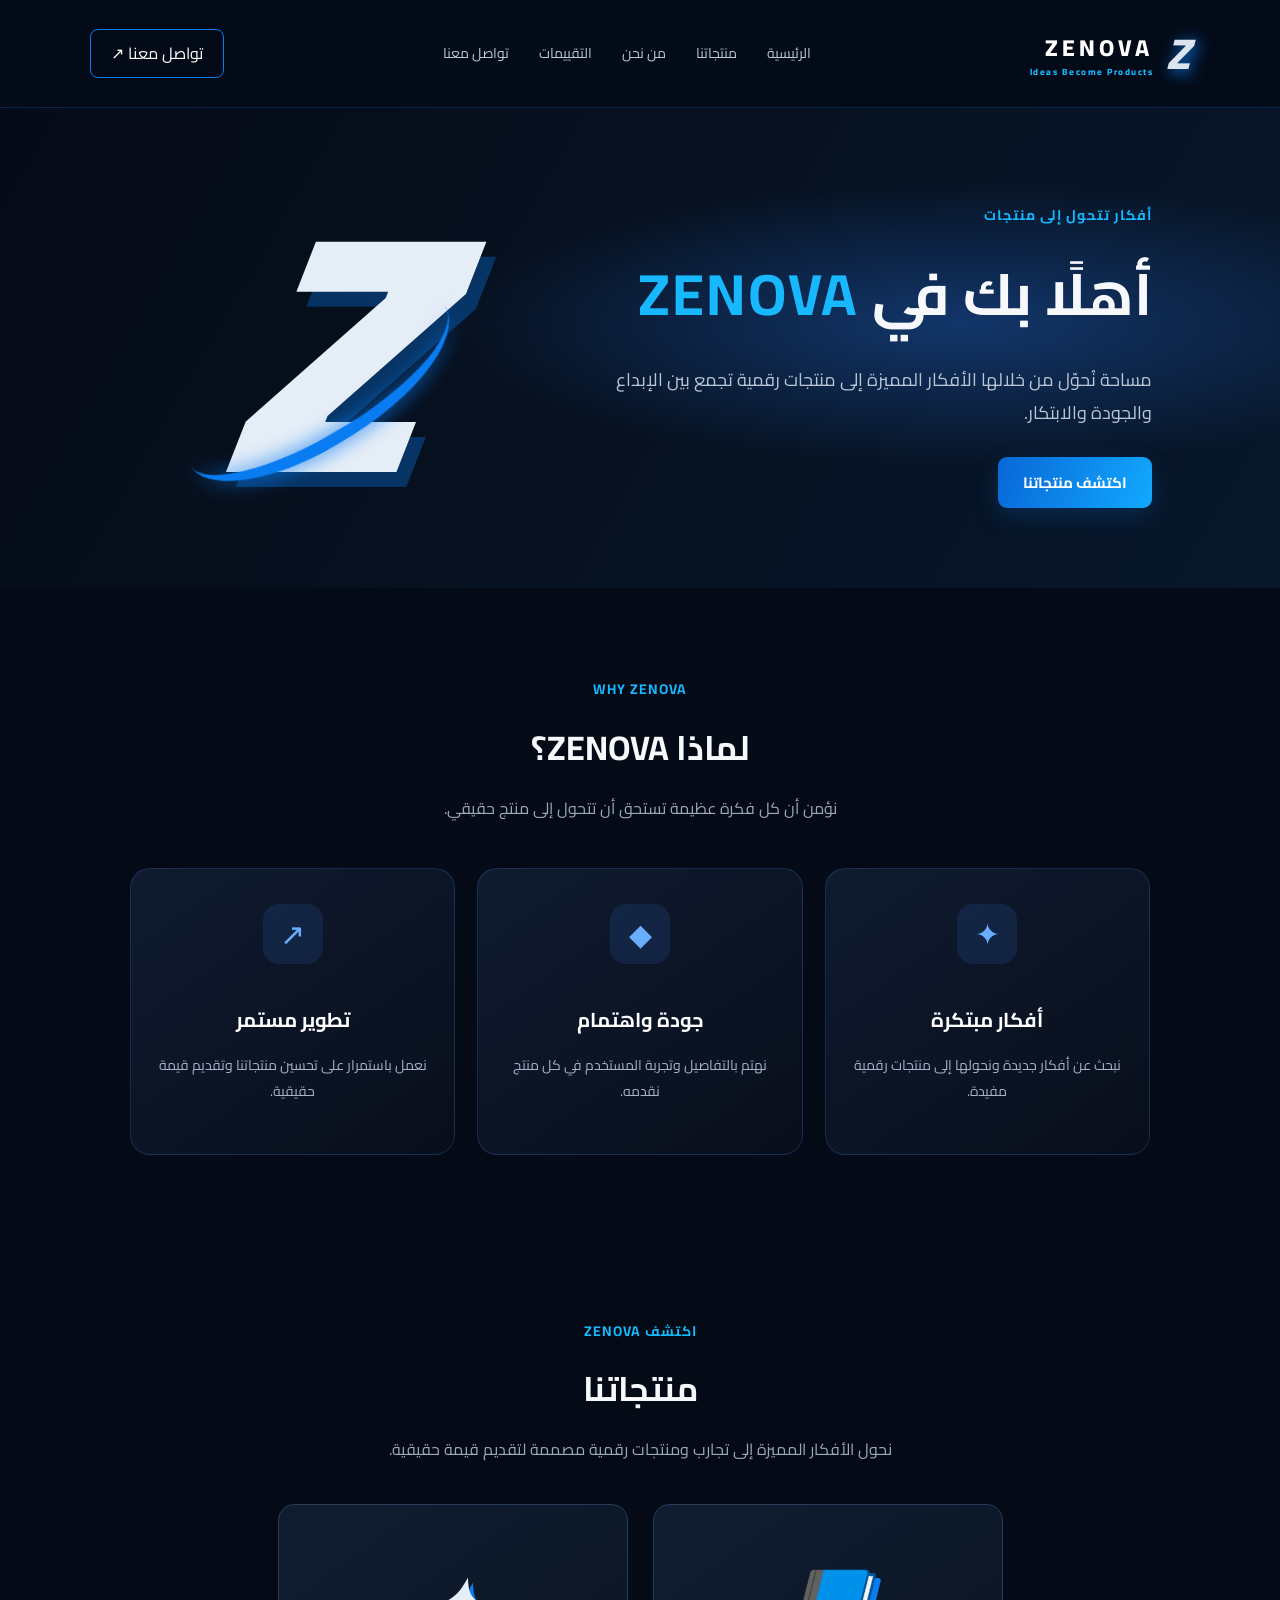
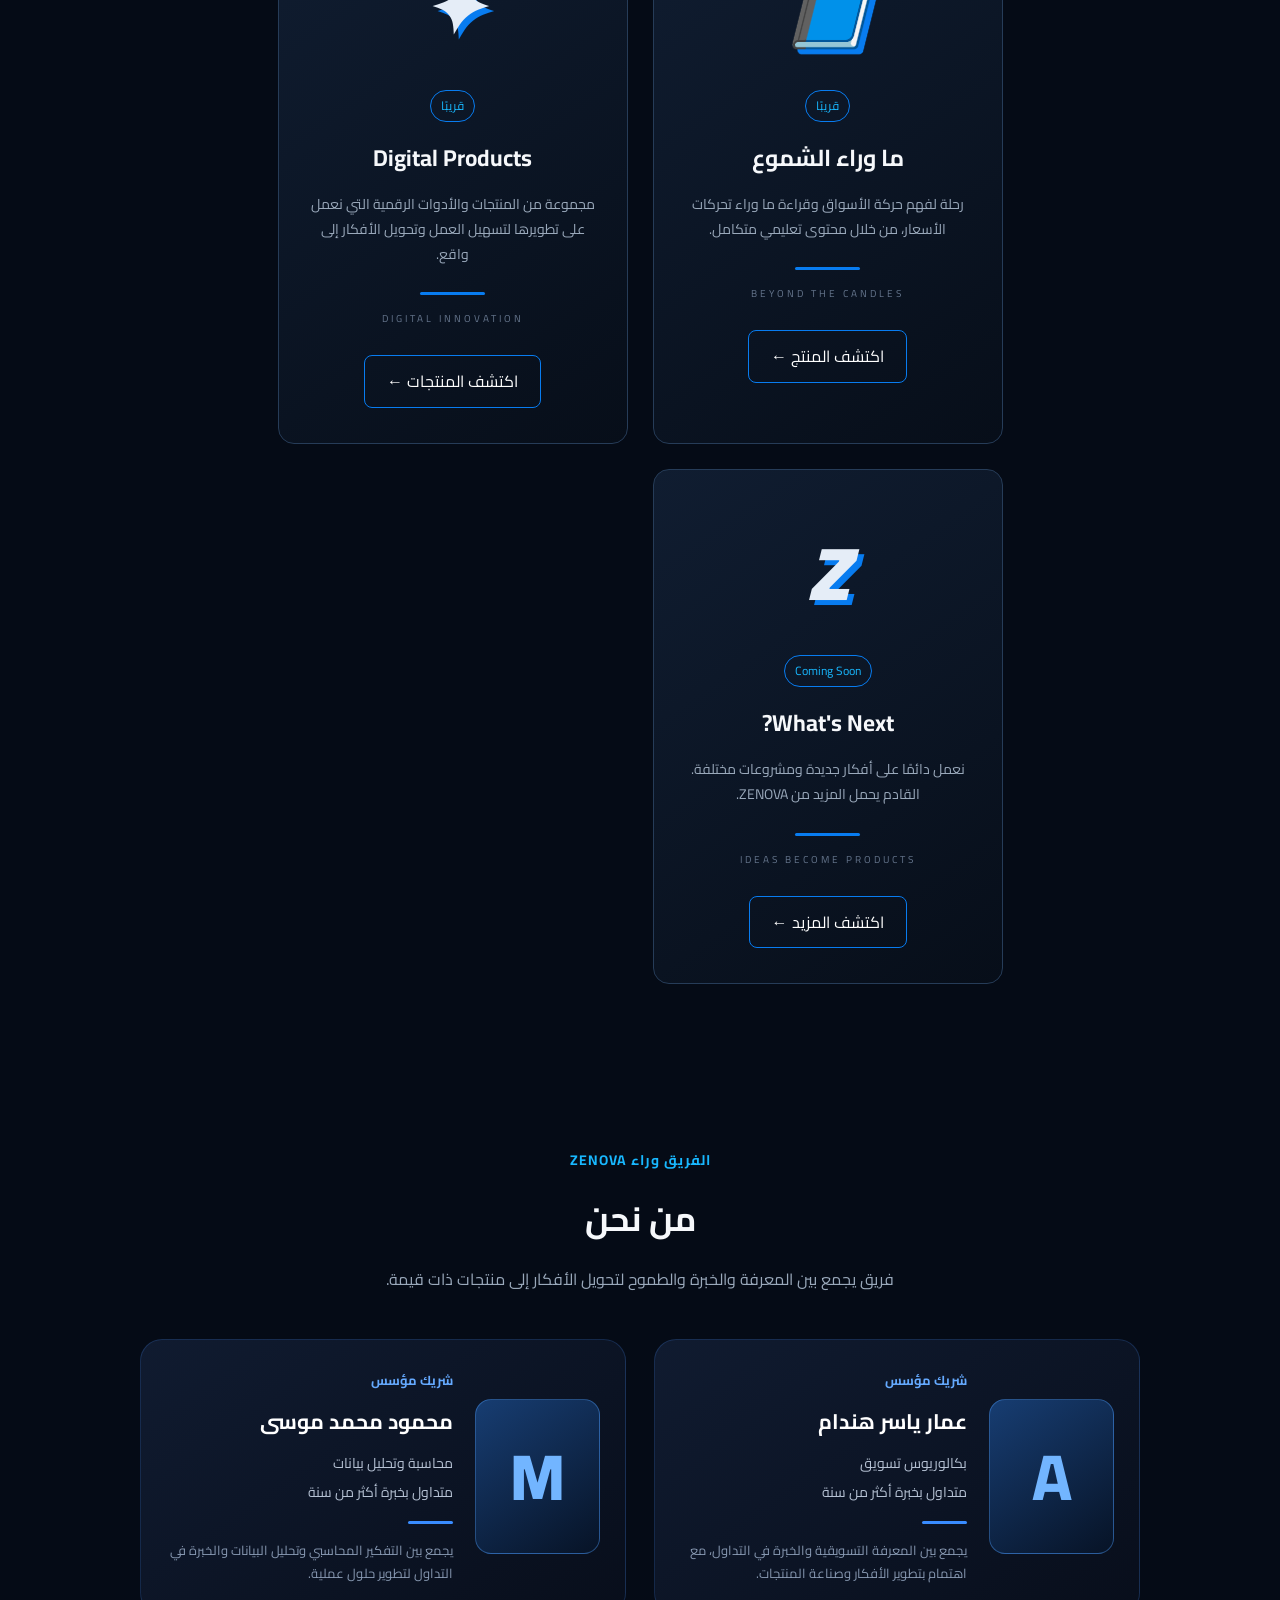
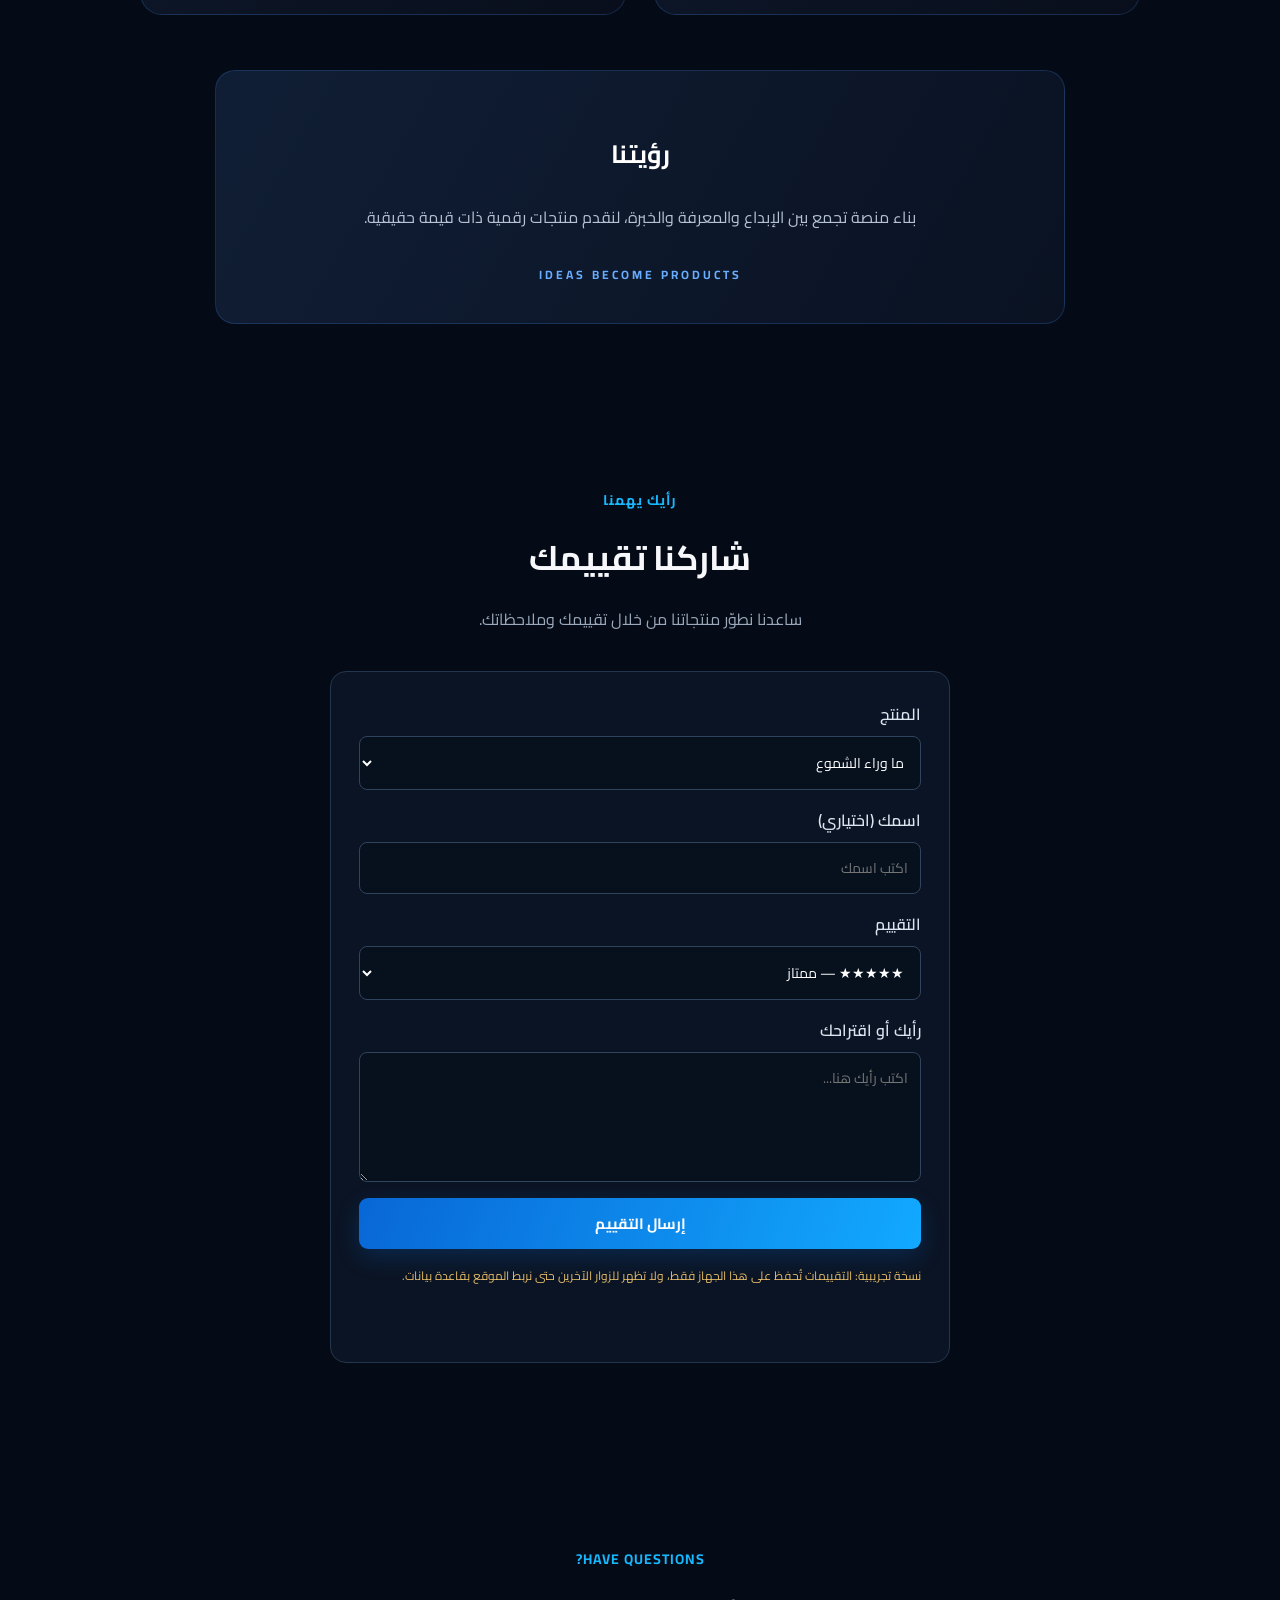
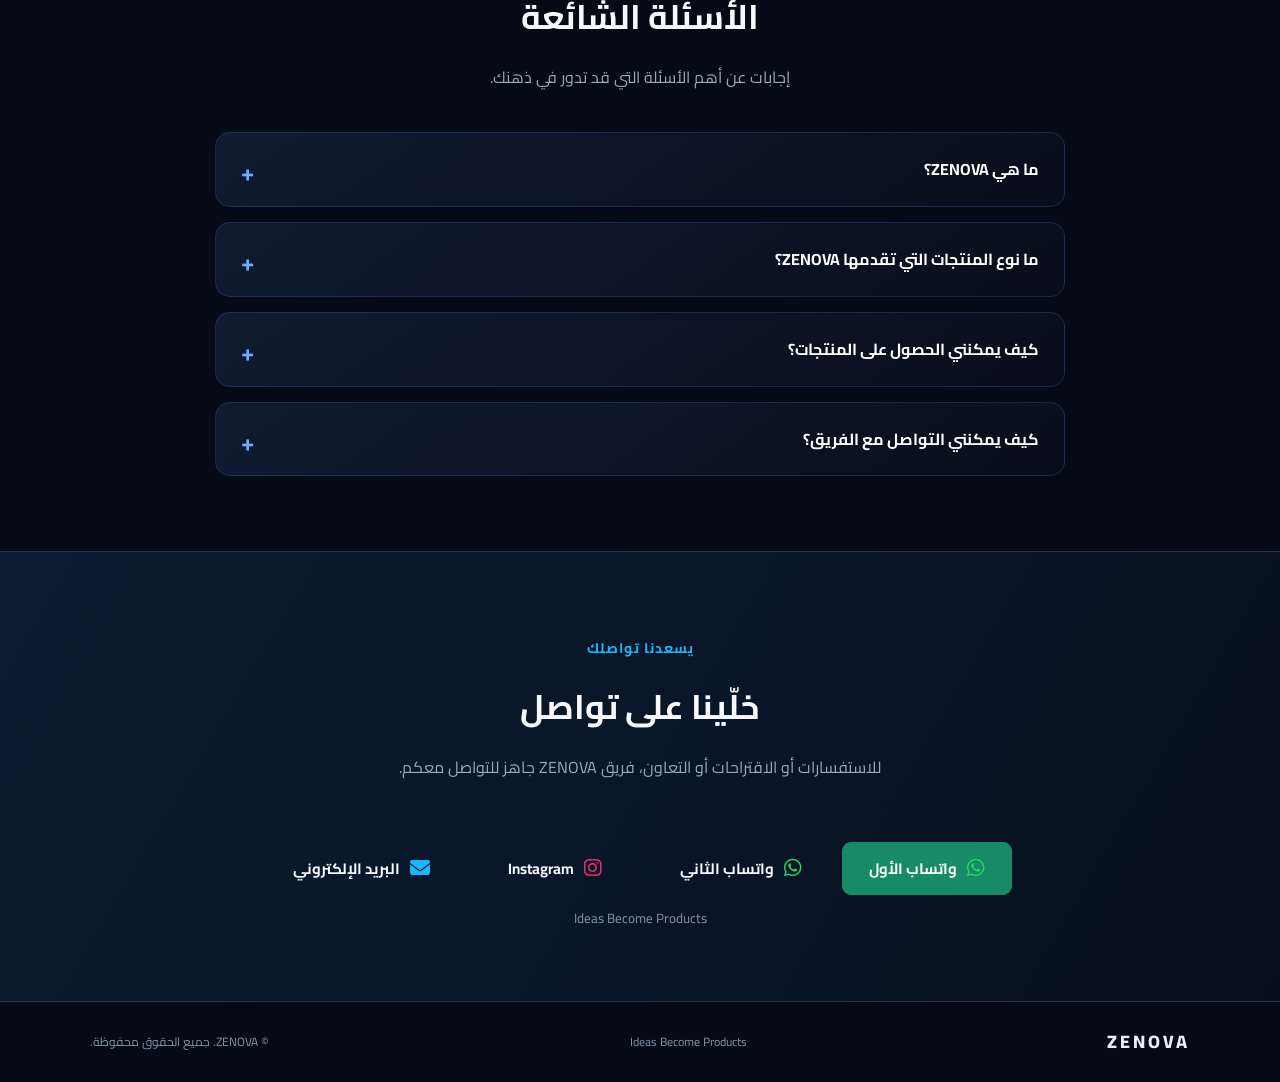
==== index.html @ 6ec50810 "Initial ZENOVA website" ====
﻿<!doctype html>
<html lang="ar" dir="rtl">
  <head>
    <meta charset="utf-8" />
    <meta name="viewport" content="width=device-width, initial-scale=1" />
    <meta name="description" content="ZENOVA — Ideas Become Products" />
    <title>ZENOVA | Ideas Become Products</title>
    <link rel="stylesheet" href="style.css" />
    <link
  rel="stylesheet"
  href="https://cdnjs.cloudflare.com/ajax/libs/font-awesome/6.7.2/css/all.min.css"
/>
  </head>
  <body>
    <header class="topbar">
      <a class="brand" href="#home">
        <span class="logo-mark">Z</span>
        <span class="brand-name">
          ZENOVA
          <small>Ideas Become Products</small>
        </span>
      </a>

      <nav class="main-nav">
        <a href="#home">الرئيسية</a>
        <a href="#products">منتجاتنا</a>
        <a href="#about">من نحن</a>
        <a href="#reviews">التقييمات</a>
        <a href="#contact">تواصل معنا</a>
      </nav>

      <a href="#contact" class="header-btn">تواصل معنا ↗</a>
    </header>

    <main>
      <section class="hero" id="home">
        <div class="hero-copy">
          <p class="eyebrow">أفكار تتحول إلى منتجات</p>

          <h1>أهلًا بك في <span>ZENOVA</span></h1>

          <p class="lead">
            مساحة نُحوّل من خلالها الأفكار المميزة إلى منتجات رقمية تجمع بين
            الإبداع والجودة والابتكار.
          </p>

          <a class="button primary" href="#products"> اكتشف منتجاتنا </a>
        </div>

        <div class="hero-mark" aria-hidden="true">
          <span class="hero-z">Z</span>
          <span class="hero-ribbon"></span>
        </div>
      </section>
      <section class="why-zenova section" id="why-us">
        <div class="section-heading">
          <p class="eyebrow">WHY ZENOVA</p>
          <h2>لماذا ZENOVA؟</h2>
          <p>نؤمن أن كل فكرة عظيمة تستحق أن تتحول إلى منتج حقيقي.</p>
        </div>

        <div class="why-grid">
          <article class="why-card">
            <span>✦</span>
            <h3>أفكار مبتكرة</h3>
            <p>نبحث عن أفكار جديدة ونحولها إلى منتجات رقمية مفيدة.</p>
          </article>

          <article class="why-card">
            <span>◆</span>
            <h3>جودة واهتمام</h3>
            <p>نهتم بالتفاصيل وتجربة المستخدم في كل منتج نقدمه.</p>
          </article>

          <article class="why-card">
            <span>↗</span>
            <h3>تطوير مستمر</h3>
            <p>نعمل باستمرار على تحسين منتجاتنا وتقديم قيمة حقيقية.</p>
          </article>
        </div>
      </section>

<section class="section" id="products">
  <div class="section-heading">
    <p class="eyebrow">اكتشف ZENOVA</p>
    <h2>منتجاتنا</h2>
    <p>
      نحول الأفكار المميزة إلى تجارب ومنتجات رقمية مصممة لتقديم قيمة حقيقية.
    </p>
  </div>

  <div class="products-grid">

    <article class="coming-card">
      <div class="coming-icon">📘</div>
      <span class="tag">قريبًا</span>
      <h3>ما وراء الشموع</h3>
      <p>
        رحلة لفهم حركة الأسواق وقراءة ما وراء تحركات الأسعار،
        من خلال محتوى تعليمي متكامل.
      </p>
      <div class="coming-line"></div>
      <span class="coming-label">BEYOND THE CANDLES</span>
      <a href="product.html?id=beyond-candles" class="header-btn product-link">
    اكتشف المنتج ←
</a>
    </article>

    <article class="coming-card">
      <div class="coming-icon">✦</div>
      <span class="tag">قريبًا</span>
      <h3>Digital Products</h3>
      <p>
        مجموعة من المنتجات والأدوات الرقمية التي نعمل على تطويرها
        لتسهيل العمل وتحويل الأفكار إلى واقع.
      </p>
      <div class="coming-line"></div>
      <span class="coming-label">DIGITAL INNOVATION</span>
      <a href="product.html?id=digital-tools" class="header-btn product-link">
    اكتشف المنتجات ←
</a>
    </article>

    <article class="coming-card">
      <div class="coming-icon">Z</div>
      <span class="tag">Coming Soon</span>
      <h3>What's Next?</h3>
      <p>
        نعمل دائمًا على أفكار جديدة ومشروعات مختلفة.
        القادم يحمل المزيد من ZENOVA.
      </p>
      <div class="coming-line"></div>
      <span class="coming-label">IDEAS BECOME PRODUCTS</span>
      <a href="product.html?id=coming-next" class="header-btn product-link">
    اكتشف المزيد ←
</a>
    </article>

  </div>
</section>
      <section class="section about" id="about">
        <div class="section-heading">
          <p class="eyebrow">الفريق وراء ZENOVA</p>
          <h2>من نحن</h2>
          <p>
            فريق يجمع بين المعرفة والخبرة والطموح لتحويل الأفكار إلى منتجات ذات
            قيمة.
          </p>
        </div>

        <div class="about-grid">
          <!-- Ammar -->
          <article class="about-card ammar-card">
            <div class="about-photo-placeholder">
              <span>A</span>
            </div>

            <div class="about-info">
              <span class="about-role">شريك مؤسس</span>
              <h3>عمار ياسر هندام</h3>

              <p>بكالوريوس تسويق</p>
              <p>متداول بخبرة أكثر من سنة</p>

              <div class="about-line"></div>

              <p class="about-description">
                يجمع بين المعرفة التسويقية والخبرة في التداول، مع اهتمام بتطوير
                الأفكار وصناعة المنتجات.
              </p>
            </div>
          </article>

          <!-- Mahmoud -->
          <article class="about-card mahmoud-card">
            <div class="about-photo-placeholder">
              <span>M</span>
            </div>

            <div class="about-info">
              <span class="about-role">شريك مؤسس</span>
              <h3>محمود محمد موسى</h3>

              <p>محاسبة وتحليل بيانات</p>
              <p>متداول بخبرة أكثر من سنة</p>

              <div class="about-line"></div>

              <p class="about-description">
                يجمع بين التفكير المحاسبي وتحليل البيانات والخبرة في التداول
                لتطوير حلول عملية.
              </p>
            </div>
          </article>
        </div>

        <div class="about-vision">
          <h3>رؤيتنا</h3>
          <p>
            بناء منصة تجمع بين الإبداع والمعرفة والخبرة، لنقدم منتجات رقمية ذات
            قيمة حقيقية.
          </p>
          <span>IDEAS BECOME PRODUCTS</span>
        </div>
      </section>
      <section class="section reviews" id="reviews">
        <div class="section-heading">
          <p class="eyebrow">رأيك يهمنا</p>
          <h2>شاركنا تقييمك</h2>
          <p>ساعدنا نطوّر منتجاتنا من خلال تقييمك وملاحظاتك.</p>
        </div>
        <form id="reviewForm" class="review-form">
          <label
            >المنتج
            <select id="product" required>
              <option value="ما وراء الشموع">ما وراء الشموع</option>
            </select>
          </label>
          <label
            >اسمك (اختياري)
            <input
              id="reviewer"
              type="text"
              maxlength="50"
              placeholder="اكتب اسمك"
            />
          </label>
          <label
            >التقييم
            <select id="rating" required>
              <option value="5">★★★★★ — ممتاز</option>
              <option value="4">★★★★☆ — جيد جدًا</option>
              <option value="3">★★★☆☆ — جيد</option>
              <option value="2">★★☆☆☆ — يحتاج تحسين</option>
              <option value="1">★☆☆☆☆ — غير راضٍ</option>
            </select>
          </label>
          <label
            >رأيك أو اقتراحك
            <textarea
              id="comment"
              rows="4"
              maxlength="700"
              required
              placeholder="اكتب رأيك هنا..."
            ></textarea>
          </label>
          <button class="button primary" type="submit">إرسال التقييم</button>
          <p class="form-note">
            نسخة تجريبية: التقييمات تُحفظ على هذا الجهاز فقط، ولا تظهر للزوار
            الآخرين حتى نربط الموقع بقاعدة بيانات.
          </p>
          <p id="formMessage" role="status"></p>
        </form>
        <div id="reviewList" class="review-list"></div>
      </section>
      <section class="section faq" id="faq">
        <div class="section-heading">
          <p class="eyebrow">HAVE QUESTIONS?</p>
          <h2>الأسئلة الشائعة</h2>
          <p>إجابات عن أهم الأسئلة التي قد تدور في ذهنك.</p>
        </div>

        <div class="faq-container">
          <details class="faq-item">
            <summary>ما هي ZENOVA؟</summary>
            <p>ZENOVA علامة تهتم بتحويل الأفكار إلى منتجات رقمية ذات قيمة.</p>
          </details>

          <details class="faq-item">
            <summary>ما نوع المنتجات التي تقدمها ZENOVA؟</summary>
            <p>نعمل على تقديم منتجات رقمية متنوعة في مجالات مختلفة.</p>
          </details>

          <details class="faq-item">
            <summary>كيف يمكنني الحصول على المنتجات؟</summary>
            <p>سيتم توضيح طريقة الحصول على كل منتج عند إطلاقه رسميًا.</p>
          </details>

          <details class="faq-item">
            <summary>كيف يمكنني التواصل مع الفريق؟</summary>
            <p>يمكنك التواصل معنا مباشرة عبر واتساب أو البريد الإلكتروني.</p>
          </details>
        </div>
      </section>
      <section class="contact" id="contact">
        <p class="eyebrow">يسعدنا تواصلك</p>

        <h2>خلّينا على تواصل</h2>

        <p>
          للاستفسارات أو الاقتراحات أو التعاون، فريق ZENOVA جاهز للتواصل معكم.
        </p>

        <div class="contact-buttons">
<div class="contact-buttons">

  <a class="button contact-btn whatsapp-btn"
     href="https://wa.me/2012070719783"
     target="_blank" rel="noopener noreferrer">
    <i class="fa-brands fa-whatsapp"></i>
    <span>واتساب الأول</span>
  </a>

  <a class="button contact-btn whatsapp-btn"
     href="https://wa.me/201092277561"
     target="_blank" rel="noopener noreferrer">
    <i class="fa-brands fa-whatsapp"></i>
    <span>واتساب الثاني</span>
  </a>

  <a class="button contact-btn instagram-btn"
     href="https://www.instagram.com/ammaryasserhendam/"
     target="_blank" rel="noopener noreferrer">
    <i class="fa-brands fa-instagram"></i>
    <span>Instagram</span>
  </a>

  <a class="button contact-btn email-btn"
     href="mailto:eyhjudgsjsjbbb37@gmail.com">
    <i class="fa-solid fa-envelope"></i>
    <span>البريد الإلكتروني</span>
  </a>

</div>
        </div>

        <small>Ideas Become Products</small>
      </section>
    </main>

    <footer>
      <a class="footer-brand" href="#home">ZENOVA</a>
      <span>Ideas Become Products</span>
      <span>© <span id="year"></span> ZENOVA. جميع الحقوق محفوظة.</span>
    </footer>
    <button id="backToTop" class="back-to-top" aria-label="العودة إلى أعلى الصفحة">
    ↑
</button>
    <script src="script.js"></script>
</html>
---- style.css ----
@import url('https://fonts.googleapis.com/css2?family=Cairo:wght@400;500;600;700;800&display=swap');
:root{--bg:#050b16;--panel:#0b1424;--panel2:#101d31;--blue:#087cf0;--cyan:#18b8ff;--silver:#dce5ef;--muted:#9aa9bb;--line:#24364d}
* {
    box-sizing: border-box;
}

html {
    scroll-behavior: smooth;
}

body {
    margin: 0;
    background: var(--bg);
    color: #f6f8fb;
    font-family: 'Cairo', Tahoma, sans-serif;
    line-height: 1.8;
}
a{color:inherit;text-decoration:none}.topbar{height:auto;min-height:82px;padding:14px 7%;display:flex;align-items:center;justify-content:space-between;gap:24px;border-bottom:1px solid var(--line);background:#050b16ee;position:sticky;top:0;z-index:5;backdrop-filter:blur(12px)}
.brand{display:flex;align-items:center;gap:12px}.mark{font-size:36px;font-weight:800;color:#e8eef6;line-height:1;position:relative}.mark span{color:var(--cyan);font-size:24px;position:absolute;top:-8px;right:-9px}.brand-name{font-size:22px;letter-spacing:4px;font-weight:700}.brand-name small{display:block;font-size:9px;letter-spacing:2px;color:var(--muted);margin-top:-7px}
nav{display:flex;gap:26px;font-size:14px;color:#c5d0dd}nav a:hover{color:var(--cyan)}
.hero{min-height:490px;padding:90px 10%;display:flex;align-items:center;justify-content:space-between;gap:40px;overflow:hidden;background:radial-gradient(ellipse at 75% 45%,#12366a 0,transparent 38%),linear-gradient(120deg,#050b16,#08172b)}
.hero-copy{max-width:610px}.eyebrow{color:var(--cyan);font-weight:700;font-size:14px;letter-spacing:1px}.hero h1{font-size:clamp(34px,5vw,58px);line-heigbodyht:1.25;margin:12px 0}.hero h1 span{color:var(--cyan);letter-spacing:2px}.lead{font-size:18px;color:#b9c6d5;max-width:570px;margin-bottom:28px}.hero-mark{font-size:clamp(180px,28vw,340px);font-weight:800;line-height:1;color:#e8eef6;text-shadow:12px 15px 0 #087cf055,0 0 65px #087cf066;transform:skew(-8deg)}
.button{display:inline-block;border:0;border-radius:9px;padding:11px 25px;font:700 15px 'Cairo',sans-serif;cursor:pointer;transition:.2s}.primary{background:linear-gradient(110deg,#0867d6,#12a9ff);color:white;box-shadow:0 8px 25px #087cf033}.primary:hover{transform:translateY(-2px);filter:brightness(1.12)}.outline{border:1px solid #7d91aa;color:#e8eef6;background:transparent}.outline:hover{border-color:var(--cyan);color:var(--cyan)}
.section{padding:75px 9%;max-width:1250px;margin:auto}.section-heading{text-align:center;margin-bottom:38px}.section-heading h2,.contact h2{font-size:34px;margin:3px 0}.section-heading p:last-child,.contact>p:not(.eyebrow){color:var(--muted)}
.product-card{display:flex;align-items:center;gap:48px;background:linear-gradient(135deg,#0c1728,#101f35);border:1px solid var(--line);border-radius:18px;padding:30px;max-width:850px;margin:auto}
.book-art{width:210px;min-width:210px;height:285px;padding:20px 16px;background:linear-gradient(145deg,#101a2a,#02050b);border:1px solid #53647b;box-shadow:12px 13px 25px #0008;display:flex;flex-direction:column;justify-content:space-between;text-align:center}
.book-art span{font-size:13px;letter-spacing:3px;color:#dbe6f2}.book-art strong{font-size:27px;line-height:1.5}.book-art b{color:#e5b84e}.book-art small{font-size:11px;color:#bdc9d7}.product-info h3{font-size:26px;margin:8px 0}.product-info p{color:#b3c0d0}.tag{font-size:12px;color:var(--cyan);border:1px solid #087cf066;padding:4px 10px;border-radius:20px}.coming-soon{text-align:center;color:var(--muted);margin-top:25px}
.reviews{max-width:900px}.review-form{max-width:620px;margin:auto;display:grid;gap:16px;background:var(--panel);border:1px solid var(--line);padding:28px;border-radius:16px}.review-form label{display:grid;gap:7px;color:#dce5ef;font-weight:600}.review-form input,.review-form select,.review-form textarea{width:100%;background:#07101d;color:white;border:1px solid #30445e;border-radius:8px;padding:12px;font:14px 'Cairo',sans-serif}.review-form input:focus,.review-form select:focus,.review-form textarea:focus{outline:1px solid var(--cyan);border-color:var(--cyan)}.form-note{font-size:12px;color:#e6bd69;margin:0}.review-list{max-width:620px;margin:20px auto}.review-item{padding:16px;margin-top:12px;border:1px solid var(--line);border-radius:10px;background:#091322}.stars{color:#f0c45d}
.contact{text-align:center;padding:70px 20px;background:linear-gradient(120deg,#0b1c32,#07101d);border-top:1px solid var(--line)}.contact small{display:block;color:#8495a9;margin-top:12px}
footer{padding:24px 7%;display:flex;align-items:center;justify-content:space-between;gap:15px;flex-wrap:wrap;color:#8495a9;font-size:12px;border-top:1px solid var(--line)}.footer-brand{font-size:18px;letter-spacing:3px;color:#e9eef5;font-weight:800}
@media(max-width:760px){.topbar{align-items:flex-start;flex-direction:column}.topbar nav{width:100%;gap:16px;overflow:auto;font-size:12px;padding-bottom:4px}.hero{padding:65px 7%;min-height:420px}.hero-mark{display:none}.section{padding:55px 6%}.product-card{flex-direction:column;gap:25px}.book-art{width:190px;min-width:190px;height:255px}.product-info{text-align:center}.review-form{padding:20px}footer{justify-content:center;text-align:center}}
/* ZENOVA Premium Header */

.topbar {
    min-height: 90px;
    padding: 15px 7%;
    display: flex;
    align-items: center;
    justify-content: space-between;
    gap: 25px;
    background: rgba(5, 11, 22, 0.96);
    border-bottom: 1px solid rgba(255,255,255,0.08);
    position: sticky;
    top: 0;
    z-index: 100;
    backdrop-filter: blur(15px);
}

.brand {
    display: flex;
    align-items: center;
    gap: 13px;
}

.logo-mark {
    font-size: 43px;
    font-weight: 800;
    font-style: italic;
    color: #dce5ef;
    text-shadow: 3px 3px 15px #087cf0;
}

.brand-name {
    font-size: 23px;
    font-weight: 800;
    letter-spacing: 4px;
    color: #ffffff;
}

.brand-name small {
    display: block;
    font-size: 9px;
    letter-spacing: 1.5px;
    color: #18b8ff;
    margin-top: -5px;
}

.main-nav {
    display: flex;
    align-items: center;
    gap: 30px;
}

.main-nav a {
    color: #bdc9d7;
    font-size: 14px;
    transition: 0.3s;
}

.main-nav a:hover {
    color: #18b8ff;
}

.header-btn {
    padding: 9px 20px;
    border: 1px solid #087cf0;
    border-radius: 8px;
    color: white;
    transition: 0.3s;
}

.header-btn:hover {
    background: #087cf0;
    box-shadow: 0 0 20px #087cf066;
}

@media(max-width: 760px) {
    .topbar {
        flex-wrap: wrap;
    }

    .main-nav {
        order: 3;
        width: 100%;
        justify-content: space-between;
        gap: 10px;
    }

    .main-nav a {
        font-size: 12px;
    }

    .header-btn {
        font-size: 12px;
    }
}
/* ZENOVA Hero Identity */

.hero {
    min-height: 440px;
    padding: 65px 10%;
    gap: 50px;
}

.hero-mark {
    position: relative;
    display: flex;
    align-items: center;
    justify-content: center;
    min-width: 400px;
    height: 350px;
    font-size: 340px;
    line-height: 1;
    transform: none;
}

.hero-z {
    font-weight: 900;
    font-style: italic;
    color: #e5edf7;
    text-shadow: 12px 15px 0 #087cf055;
    transform: skew(-8deg);
}

.hero-ribbon {
    position: absolute;
    width: 75%;
    height: 35%;
    left: 10%;
    top: 43%;
    border-bottom: 12px solid #087cf0;
    border-radius: 0 0 65% 45%;
    transform: rotate(-28deg);
    filter: drop-shadow(0 0 10px #087cf0);
}

@media(max-width: 760px) {
    .hero {
        min-height: auto;
        padding: 65px 7%;
    }

    .hero-mark {
        display: none;
    }
}
/* ZENOVA Products Section */

.products-grid {
    display: grid;
    grid-template-columns: repeat(auto-fit, minmax(260px, 350px));
    justify-content: center;
    gap: 25px;
    margin-top: 40px;
}

.coming-card {
    position: relative;
    padding: 35px 28px;
    min-height: 330px;
    background: linear-gradient(145deg, #101d31, #070e19);
    border: 1px solid #263c58;
    border-radius: 16px;
    text-align: center;
    overflow: hidden;
    transition: 0.3s ease;
}

.coming-card:hover {
    transform: translateY(-7px);
    border-color: #087cf0;
    box-shadow: 0 15px 35px #087cf022;
}

.coming-icon {
    font-size: 75px;
    font-weight: 900;
    font-style: italic;
    color: #e5edf7;
    text-shadow: 5px 5px 0 #087cf0;
    margin-bottom: 15px;
}

.coming-card .tag {
    display: inline-block;
    color: #18b8ff;
    border-color: #087cf0;
}

.coming-card h3 {
    font-size: 23px;
    margin: 15px 0 8px;
}

.coming-card p {
    color: #9aa9bb;
    font-size: 14px;
}

.coming-line {
    width: 65px;
    height: 3px;
    background: #087cf0;
    margin: 25px auto 15px;
    border-radius: 10px;
}

.coming-label {
    color: #64748b;
    font-size: 10px;
    letter-spacing: 3px;
}
/* =========================
   ZENOVA ABOUT SECTION
========================= */

.about {
    position: relative;
    overflow: hidden;
}

.about-grid {
    display: grid;
    grid-template-columns: repeat(2, 1fr);
    gap: 28px;
    max-width: 1000px;
    margin: 45px auto;
}

.about-card {
    background: linear-gradient(145deg, #101b30, #080e1b);
    border: 1px solid rgba(70, 145, 255, 0.2);
    border-radius: 22px;
    overflow: hidden;
    display: flex;
    align-items: center;
    gap: 22px;
    padding: 25px;
    transition: 0.35s ease;
}

.about-card:hover {
    transform: translateY(-7px);
    border-color: #368cff;
    box-shadow: 0 15px 40px rgba(0, 90, 200, 0.15);
}

.about-photo-placeholder {
    min-width: 125px;
    height: 155px;
    border-radius: 16px;
    background: linear-gradient(145deg, #173d72, #071326);
    border: 1px solid rgba(80, 160, 255, 0.4);
    display: flex;
    align-items: center;
    justify-content: center;
}

.about-photo-placeholder span {
    font-size: 65px;
    font-weight: 800;
    color: #72b5ff;
}

.about-info {
    flex: 1;
}

.about-role {
    color: #65aaff;
    font-size: 13px;
    font-weight: 700;
}

.about-info h3 {
    color: #fff;
    font-size: 21px;
    margin: 10px 0;
}

.about-info p {
    color: #b6c2d4;
    font-size: 14px;
    line-height: 1.8;
    margin: 4px 0;
}

.about-line {
    width: 45px;
    height: 3px;
    background: #398cff;
    margin: 15px 0;
    border-radius: 5px;
}

.about-info .about-description {
    color: #8798b1;
    font-size: 13px;
}

.about-vision {
    max-width: 850px;
    margin: 55px auto 0;
    padding: 35px;
    text-align: center;
    background: linear-gradient(120deg, #101e35, #0a1222);
    border: 1px solid rgba(70, 145, 255, 0.2);
    border-radius: 20px;
}

.about-vision h3 {
    color: #fff;
    font-size: 25px;
}

.about-vision p {
    color: #b6c2d4;
    line-height: 2;
}

.about-vision span {
    display: inline-block;
    margin-top: 15px;
    color: #69adff;
    letter-spacing: 3px;
    font-size: 12px;
    font-weight: bold;
}

@media (max-width: 700px) {
    .about-grid {
        grid-template-columns: 1fr;
    }

    .about-card {
        padding: 18px;
        gap: 15px;
    }

    .about-photo-placeholder {
        min-width: 95px;
        height: 125px;
    }

    .about-info h3 {
        font-size: 17px;
    }

    .about-vision {
        padding: 25px 18px;
    }
}
/* ZENOVA CONTACT BUTTONS */

.contact-buttons {
    display: flex;
    justify-content: center;
    align-items: center;
    gap: 15px;
    flex-wrap: wrap;
    margin-top: 30px;
}

.contact-buttons .button {
    min-width: 170px;
    text-align: center;
    transition: 0.3s ease;
}

.contact-buttons .button:first-child {
    background: #168b65;
    border: 1px solid #168b65;
    color: white;
}

.contact-buttons .button:first-child:hover {
    background: #10a875;
    transform: translateY(-4px);
    box-shadow: 0 8px 25px rgba(22, 139, 101, 0.25);
}

.contact-buttons .button.outline:hover {
    transform: translateY(-4px);
    box-shadow: 0 8px 25px rgba(55, 140, 255, 0.2);
}

@media (max-width: 500px) {
    .contact-buttons {
        flex-direction: column;
    }

    .contact-buttons .button {
        width: 100%;
    }
}
/* WHY ZENOVA SECTION */

.why-zenova {
    position: relative;
    overflow: hidden;
}

.why-grid {
    display: grid;
    grid-template-columns: repeat(3, 1fr);
    gap: 22px;
    max-width: 1100px;
    margin: 45px auto 0;
}

.why-card {
    padding: 35px 25px;
    text-align: center;
    background: linear-gradient(145deg, #101b30, #080e1b);
    border: 1px solid rgba(70, 145, 255, 0.2);
    border-radius: 20px;
    transition: 0.35s ease;
}

.why-card:hover {
    transform: translateY(-8px);
    border-color: #398cff;
    box-shadow: 0 15px 35px rgba(0, 90, 200, 0.15);
}

.why-card span {
    display: inline-flex;
    align-items: center;
    justify-content: center;
    width: 60px;
    height: 60px;
    margin-bottom: 18px;
    border-radius: 16px;
    background: rgba(57, 140, 255, 0.12);
    color: #69adff;
    font-size: 30px;
}

.why-card h3 {
    color: #fff;
    font-size: 20px;
    margin-bottom: 12px;
}

.why-card p {
    color: #a5b4ca;
    font-size: 14px;
    line-height: 1.9;
}
/* ZENOVA FAQ SECTION */

.faq-container {
    max-width: 850px;
    margin: 40px auto 0;
    display: flex;
    flex-direction: column;
    gap: 15px;
}

.faq-item {
    background: linear-gradient(145deg, #101b30, #080e1b);
    border: 1px solid rgba(70, 145, 255, 0.2);
    border-radius: 15px;
    padding: 22px 25px;
    transition: 0.3s ease;
}

.faq-item:hover,
.faq-item[open] {
    border-color: #398cff;
}

.faq-item summary {
    color: #fff;
    font-size: 16px;
    font-weight: 700;
    cursor: pointer;
    list-style: none;
    position: relative;
    padding-left: 30px;
}

.faq-item summary::-webkit-details-marker {
    display: none;
}

.faq-item summary::after {
    content: "+";
    position: absolute;
    left: 0;
    top: -4px;
    color: #69adff;
    font-size: 24px;
}

.faq-item[open] summary::after {
    content: "−";
}

.faq-item p {
    color: #a5b4ca;
    font-size: 14px;
    line-height: 2;
    margin: 18px 0 0;
}
/* BACK TO TOP BUTTON */

.back-to-top {
    position: fixed;
    bottom: 25px;
    left: 25px;
    width: 48px;
    height: 48px;
    border: 1px solid #398cff;
    border-radius: 14px;
    background: #101b30;
    color: #69adff;
    font-size: 25px;
    cursor: pointer;
    opacity: 0;
    visibility: hidden;
    transform: translateY(15px);
    transition: 0.3s ease;
    z-index: 999;
}

.back-to-top.show {
    opacity: 1;
    visibility: visible;
    transform: translateY(0);
}

.back-to-top:hover {
    background: #398cff;
    color: white;
    transform: translateY(-5px);
}
/* STICKY NAVBAR */

.topbar {
    position: sticky;
    top: 0;
    z-index: 1000;
    background: rgba(5, 12, 25, 0.95);
    backdrop-filter: blur(15px);
    border-bottom: 1px solid rgba(57, 140, 255, 0.2);
}
/* ZENOVA PREMIUM ANIMATIONS */

@keyframes zenovaReveal {
    from {
        opacity: 0;
        transform: translateY(35px);
        filter: blur(5px);
    }

    to {
        opacity: 1;
        transform: translateY(0);
        filter: blur(0);
    }
}

.section-heading {
    animation: zenovaReveal 1s ease both;
}

.about-card,
.why-card,
.faq-item {
    transition:
        transform 0.4s ease,
        border-color 0.4s ease,
        box-shadow 0.4s ease;
}

.about-card:hover,
.why-card:hover {
    transform: translateY(-8px);
    box-shadow: 0 15px 40px rgba(24, 120, 255, 0.18);
}

.button {
    transition: all 0.35s ease;
}

.button:hover {
    transform: translateY(-3px);
    box-shadow: 0 8px 25px rgba(24, 120, 255, 0.25);
}
/* SCROLL REVEAL EFFECT */

.reveal {
    opacity: 0;
    transform: translateY(35px);
    filter: blur(4px);
    transition: 
        opacity 0.8s ease,
        transform 0.8s ease,
        filter 0.8s ease;
}

.reveal.active {
    opacity: 1;
    transform: translateY(0);
    filter: blur(0);
}
.coming-card {
    position: relative;
    overflow: hidden;
    transition: transform 0.35s ease, border-color 0.35s ease, box-shadow 0.35s ease;
}

.coming-card:hover {
    transform: translateY(-10px);
    border-color: var(--cyan);
    box-shadow: 0 15px 40px rgba(8, 124, 240, 0.18);
}

.coming-icon {
    transition: transform 0.35s ease, text-shadow 0.35s ease;
}

.coming-card:hover .coming-icon {
    transform: scale(1.12);
    text-shadow: 0 0 20px var(--cyan);
}
/* Product Page Buttons */

.product-link,
.product-back {
    display: inline-flex;
    align-items: center;
    justify-content: center;
    width: fit-content;
    margin-top: 22px;
    padding: 11px 22px;
    text-decoration: none;
    white-space: nowrap;
    position: relative;
    z-index: 2;
}

.product-link {
    align-self: flex-start;
}

.product-back {
    margin-right: auto;
    margin-left: auto;
}

.coming-card .coming-label {
    display: block;
    margin-bottom: 5px;
}
.product-back {
    display: inline-flex;
    align-items: center;
    justify-content: center;
    margin: 25px auto 0;
    padding: 12px 28px;
    border: 1px solid var(--cyan);
    border-radius: 8px;
    color: #fff;
    background: linear-gradient(135deg, #087cf0, #064b9b);
    text-decoration: none;
    font-weight: 700;
    transition: 0.3s ease;
}

.product-back:hover {
    transform: translateY(-4px);
    box-shadow: 0 8px 25px rgba(8, 124, 240, 0.3);
}
/* BOOK REVIEWS */

.review-section {
    text-align: center;
}

.review-box {
    max-width: 750px;
    margin: 35px auto;
    padding: 35px;
}

.review-box h3 {
    color: #fff;
    margin-bottom: 25px;
}

.review-stars {
    display: flex;
    justify-content: center;
    gap: 12px;
    direction: ltr;
    margin-bottom: 25px;
}

.review-stars button {
    background: none;
    border: none;
    color: #536174;
    font-size: 38px;
    cursor: pointer;
    transition: 0.25s;
}

.review-stars button:hover,
.review-stars button.active {
    color: #ffc107;
    transform: scale(1.15);
}

#review-comment {
    width: 100%;
    min-height: 130px;
    padding: 15px;
    border: 1px solid #263b58;
    border-radius: 10px;
    background: #081323;
    color: #fff;
    font-family: inherit;
    font-size: 15px;
    resize: vertical;
    outline: none;
}

#review-comment:focus {
    border-color: #087cf0;
    box-shadow: 0 0 15px rgba(8, 124, 240, 0.15);
}

#review-message {
    margin-top: 15px;
    color: #18b8ff;
}
/* ZENOVA REVIEW CARDS */

#reviews-list {
    display: grid;
    grid-template-columns: repeat(auto-fit, minmax(250px, 1fr));
    gap: 20px;
    max-width: 950px;
    margin: 35px auto;
    text-align: right;
}

.review-item {
    background: linear-gradient(145deg, #101d31, #080f1c);
    border: 1px solid rgba(24, 184, 255, 0.2);
    border-radius: 14px;
    padding: 22px;
    transition: 0.3s ease;
}

.review-item:hover {
    transform: translateY(-5px);
    border-color: #087cf0;
    box-shadow: 0 8px 25px rgba(8, 124, 240, 0.15);
}

.review-item h3 {
    color: #ffc107;
    font-size: 25px;
    letter-spacing: 4px;
    margin-bottom: 12px;
}

.review-item p {
    color: #dce5ef;
    font-size: 15px;
    line-height: 1.9;
    overflow-wrap: anywhere;
}
/* ZENOVA Contact Buttons */
.contact-btn {
    display: inline-flex;
    align-items: center;
    justify-content: center;
    gap: 10px;
    transition: all 0.3s ease;
}

.contact-btn i {
    font-size: 20px;
    transition: transform 0.3s ease;
}

.contact-btn:hover {
    transform: translateY(-5px);
    box-shadow: 0 8px 25px rgba(8, 124, 240, 0.3);
}

.contact-btn:hover i {
    transform: scale(1.2);
}

.whatsapp-btn i {
    color: #25D366;
}

.instagram-btn i {
    color: #E1306C;
}

.email-btn i {
    color: #18b8ff;
}
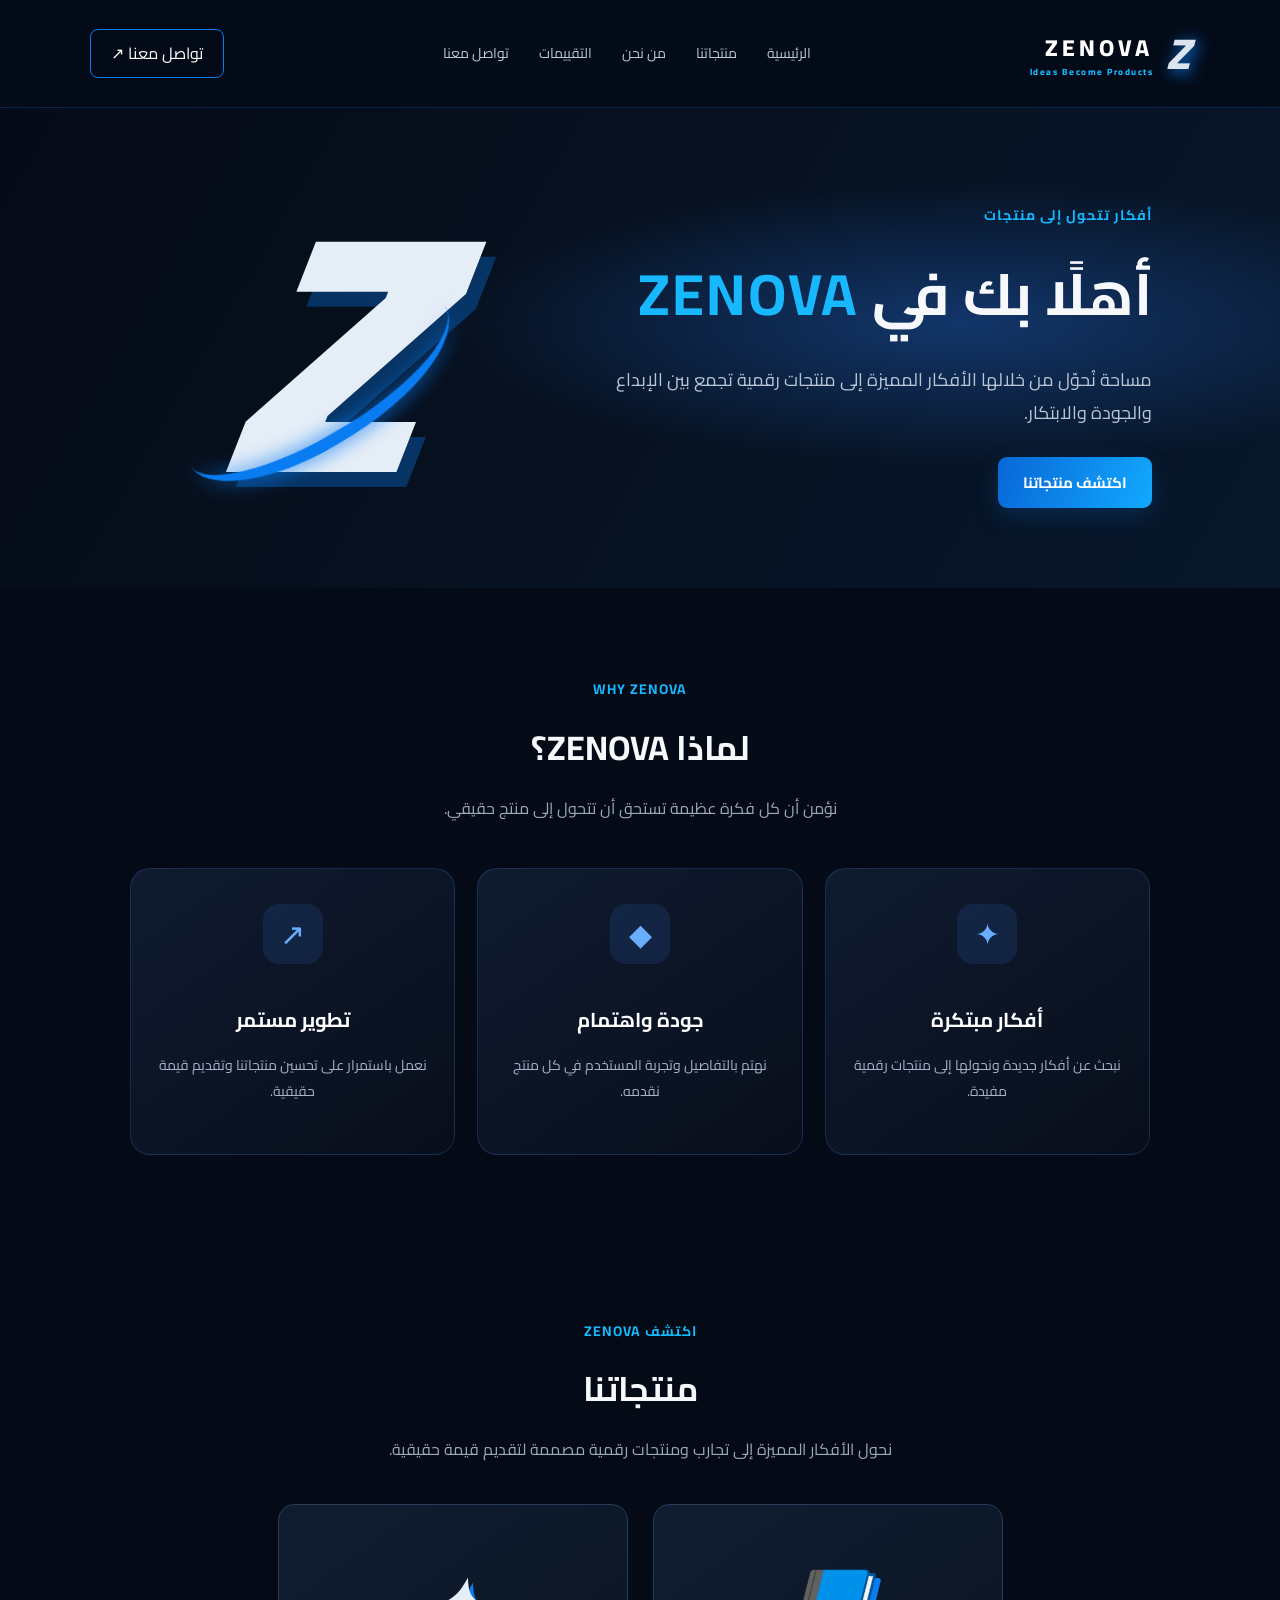
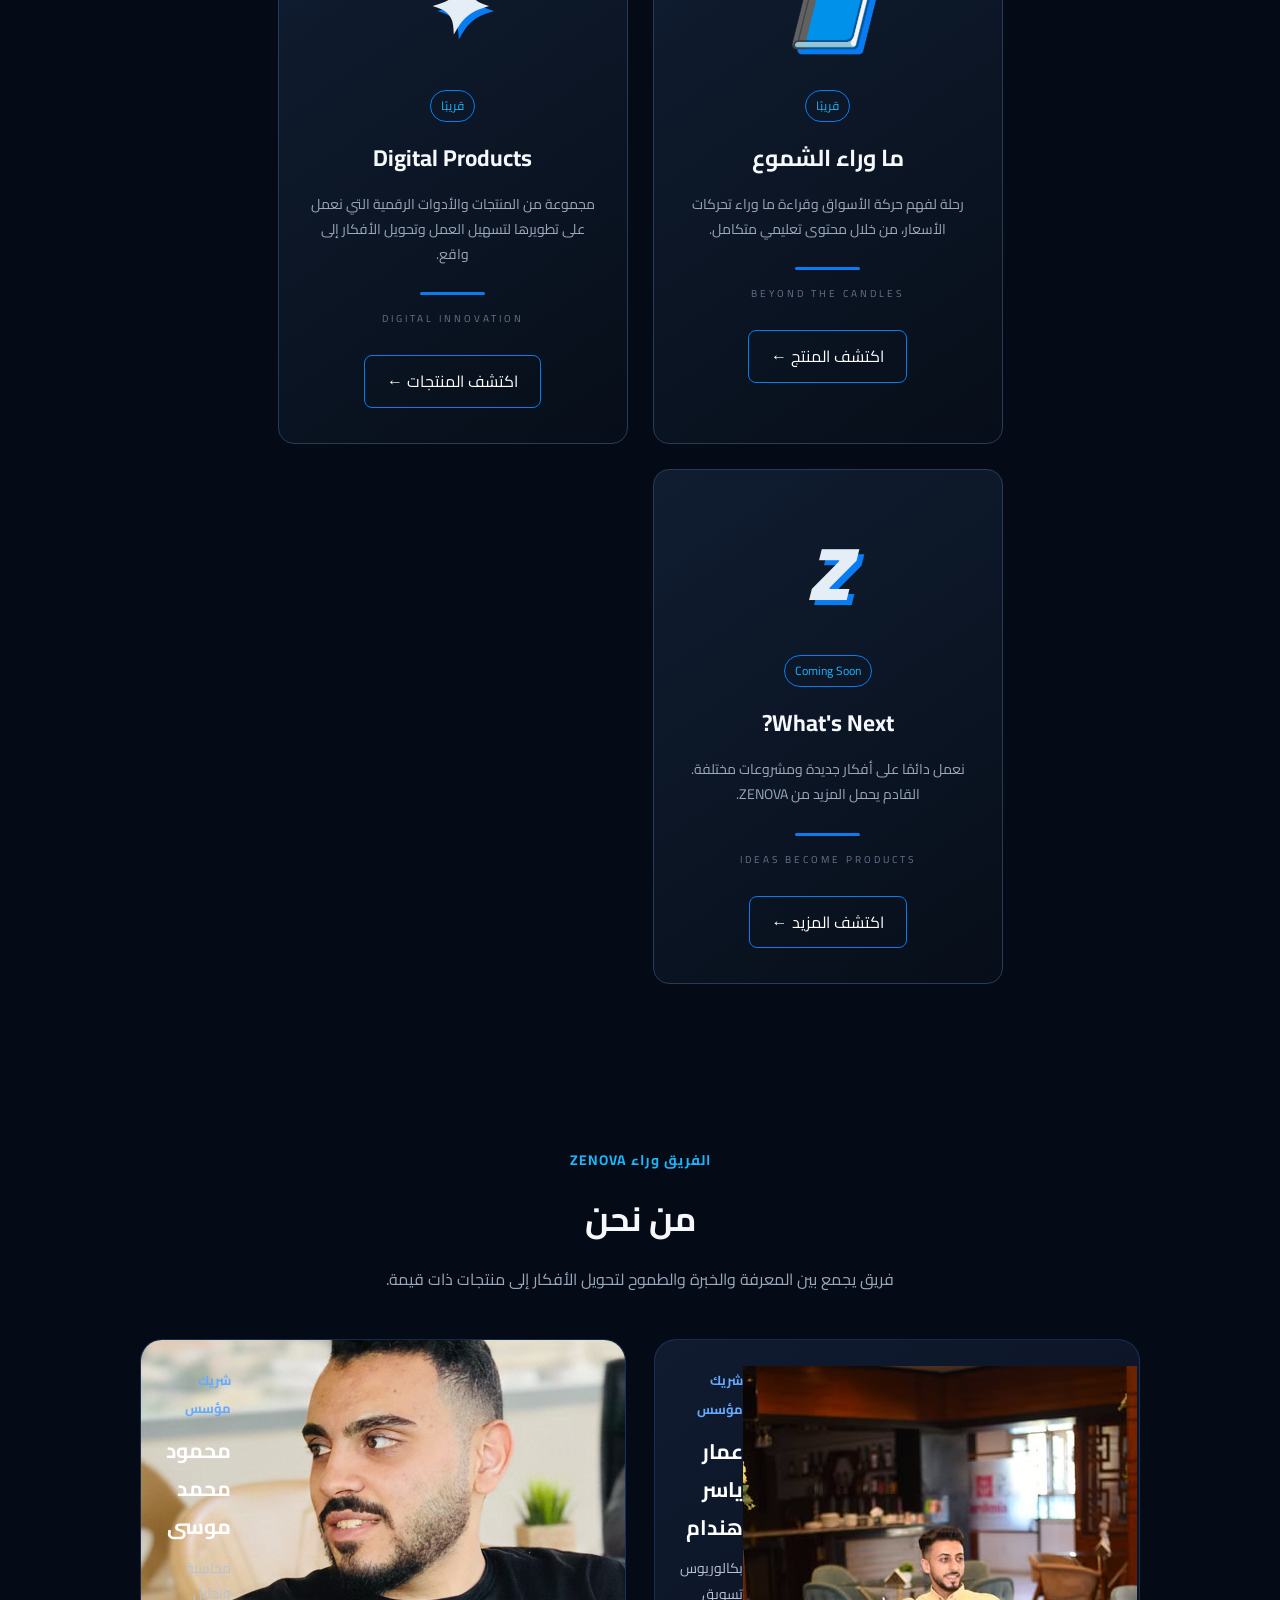
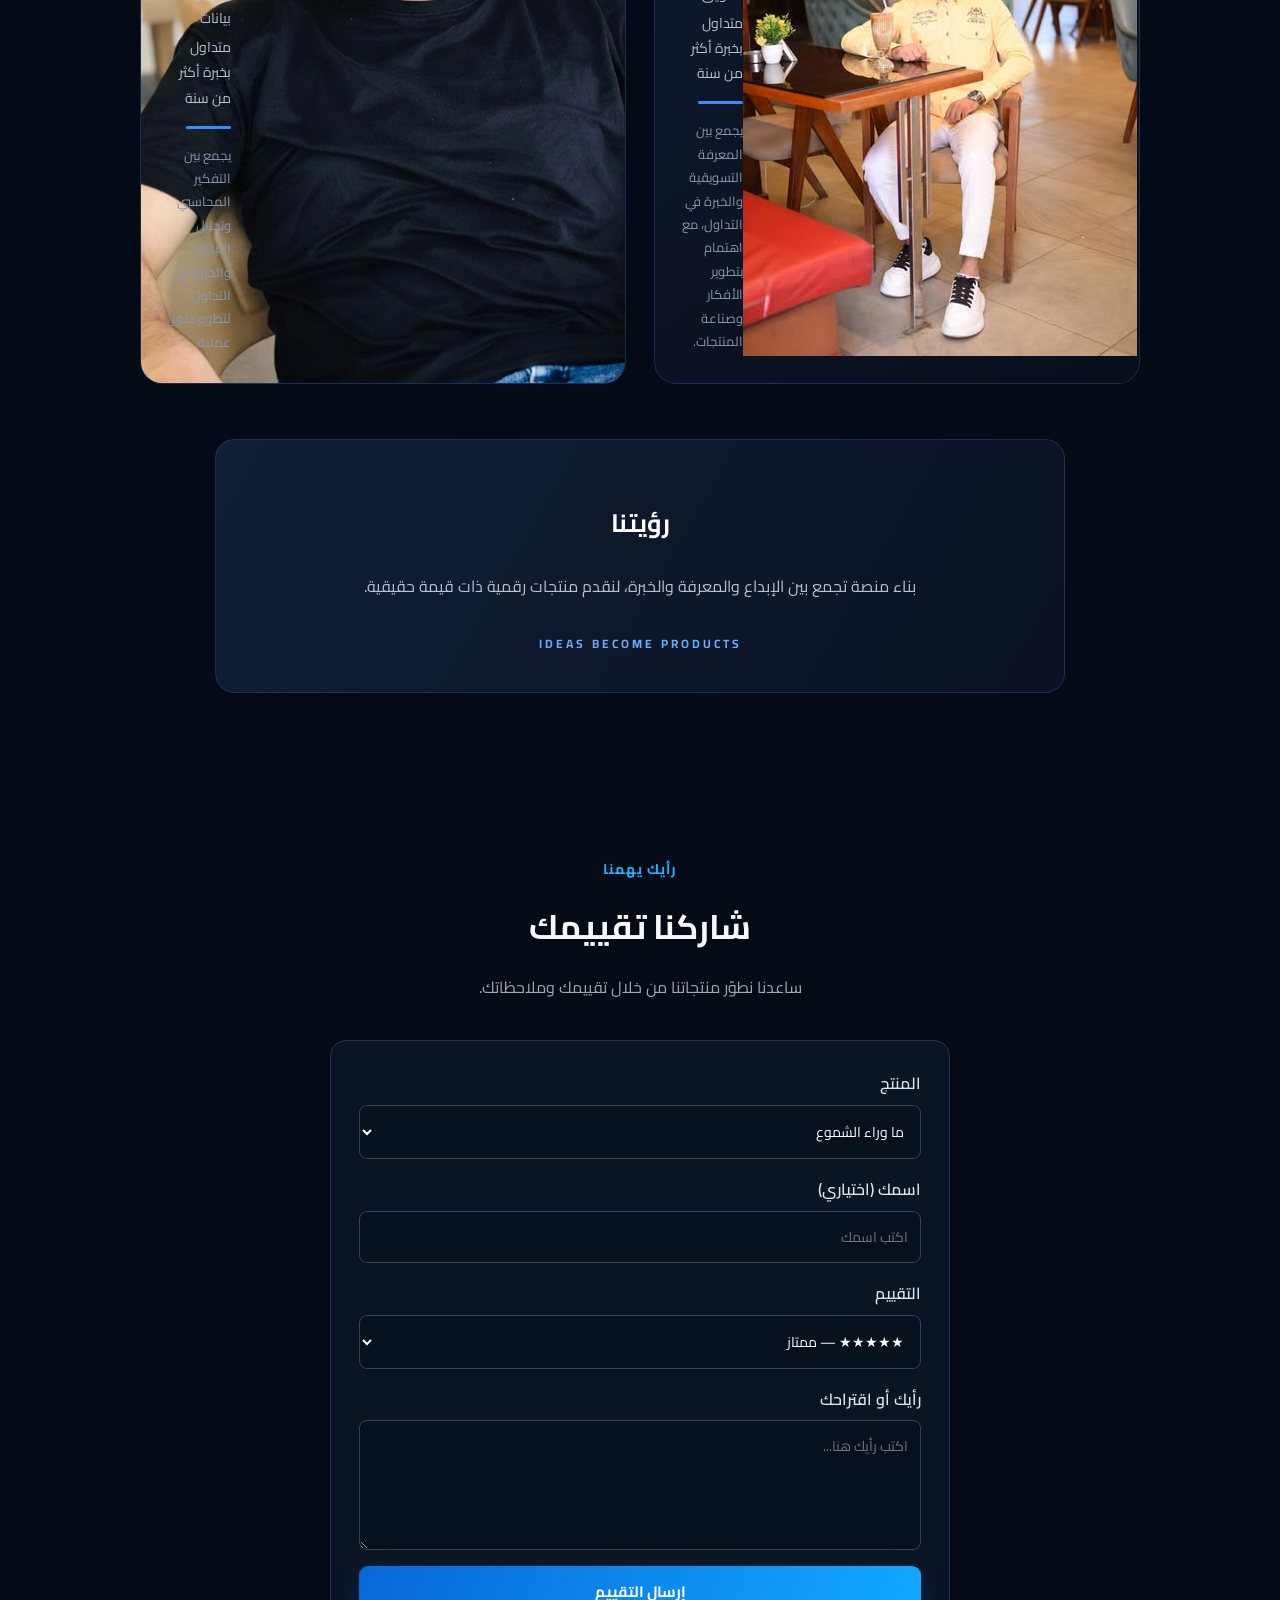
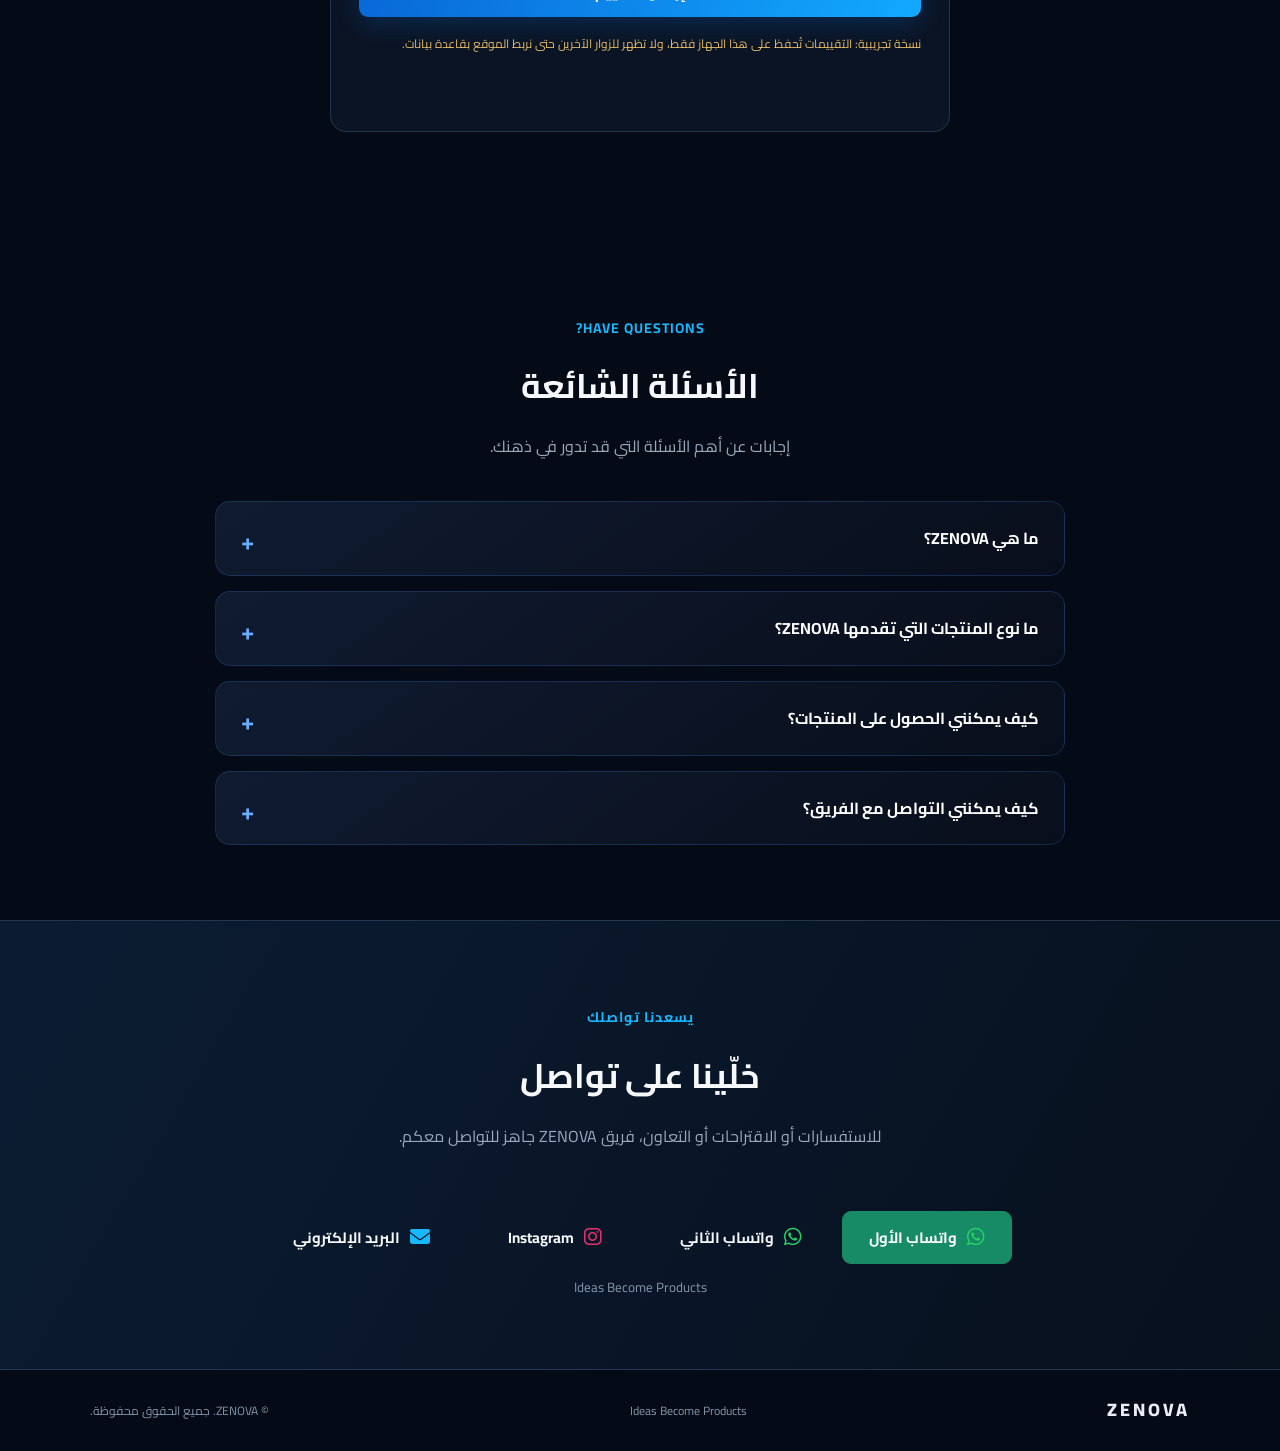
==== commit 55be7a84: "Update index.html" ====
--- a/index.html
+++ b/index.html
@@ -152,8 +152,8 @@
           <!-- Ammar -->
           <article class="about-card ammar-card">
             <div class="about-photo-placeholder">
-              <span>A</span>
-            </div>
+  <img src="images/ammar.jpg" alt="عمار ياسر هندام">
+</div>
 
             <div class="about-info">
               <span class="about-role">شريك مؤسس</span>
@@ -173,9 +173,9 @@
 
           <!-- Mahmoud -->
           <article class="about-card mahmoud-card">
-            <div class="about-photo-placeholder">
-              <span>M</span>
-            </div>
+           <div class="about-photo-placeholder">
+  <img src="images/mahmoud.png" alt="محمود محمد موسى">
+</div>
 
             <div class="about-info">
               <span class="about-role">شريك مؤسس</span>
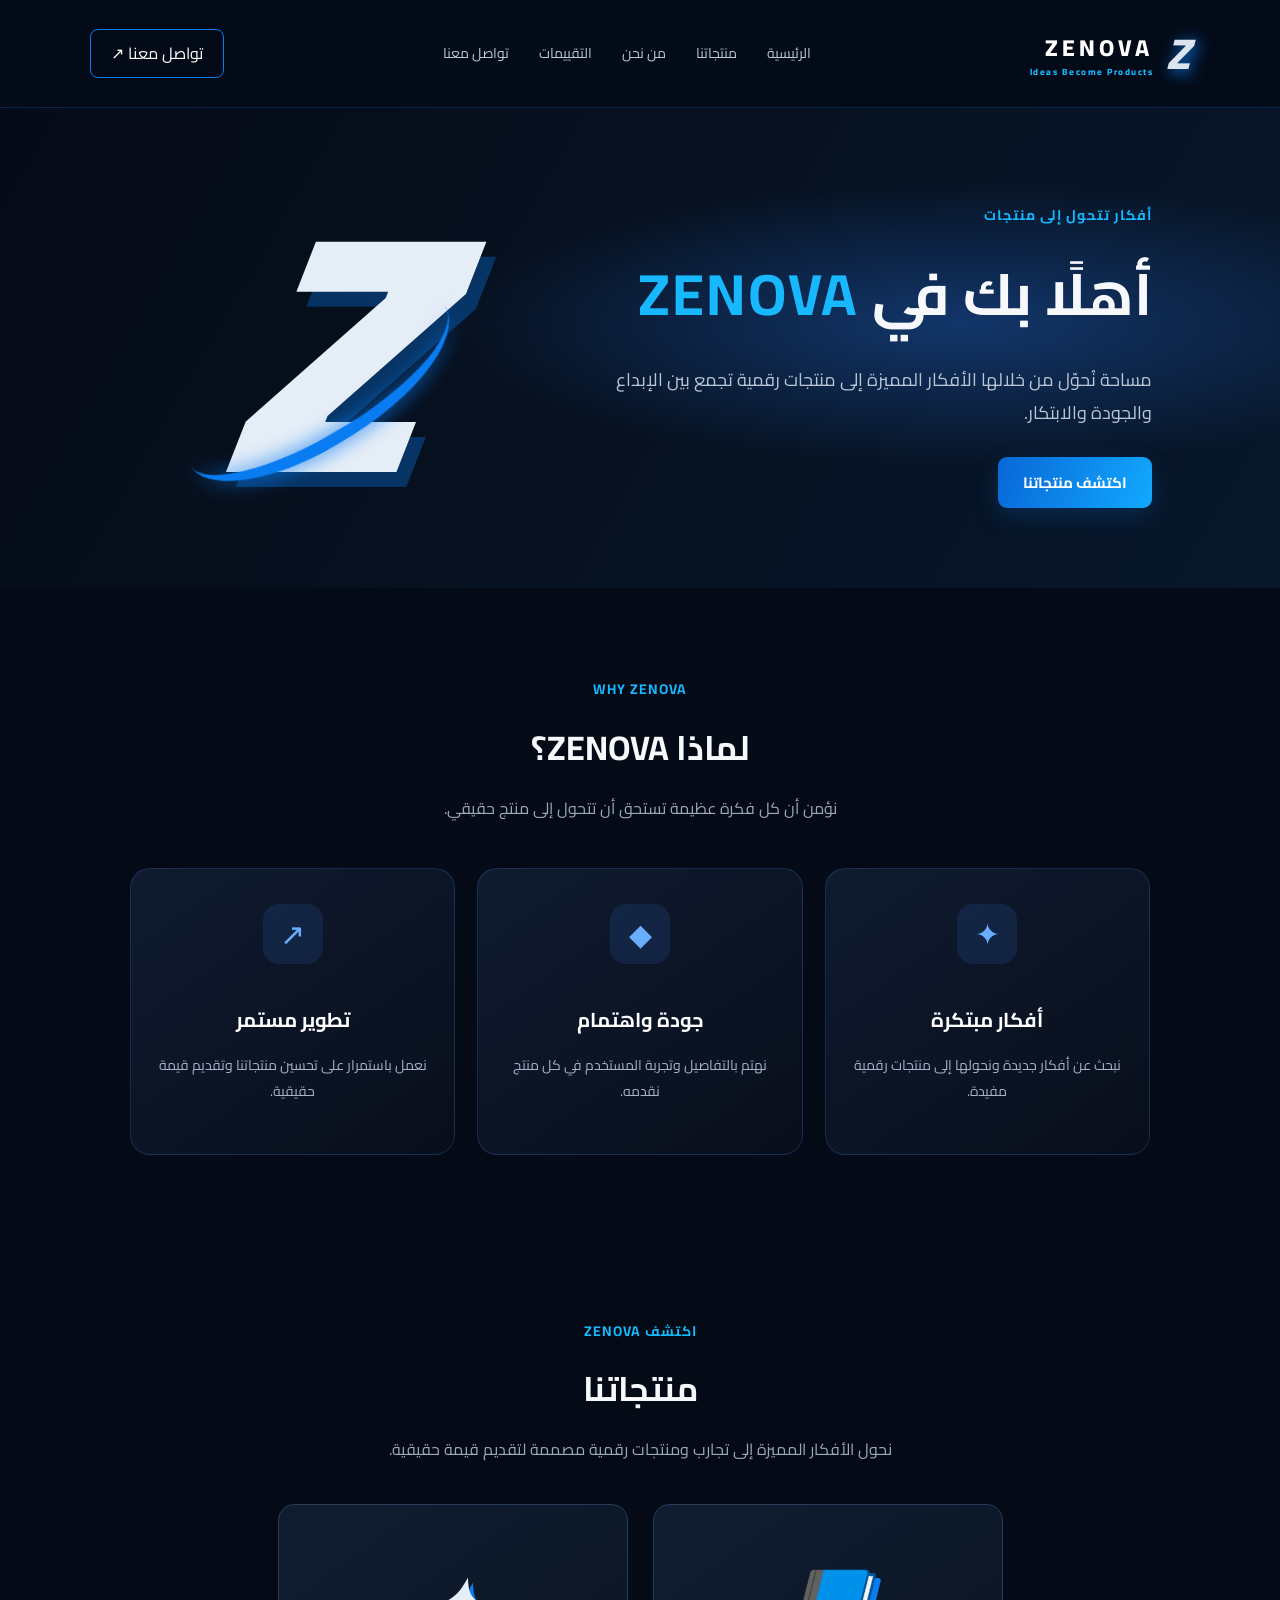
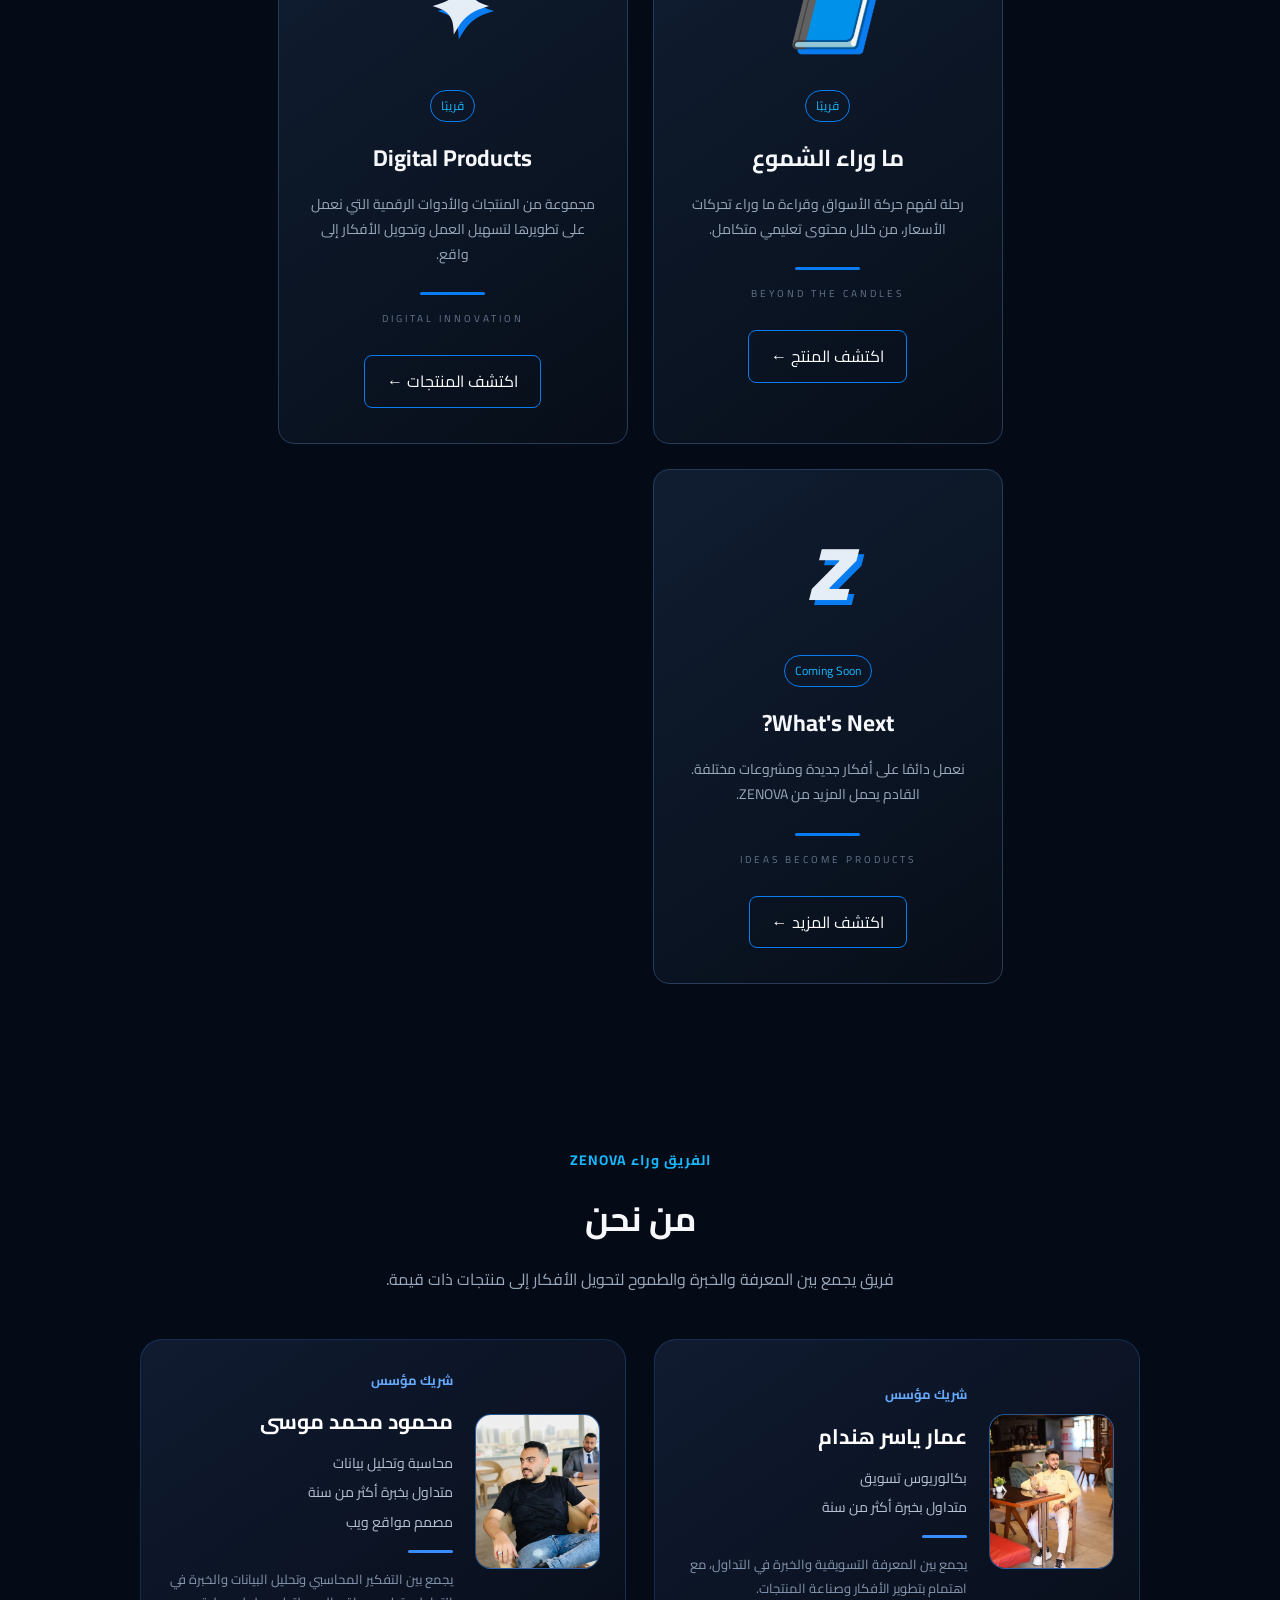
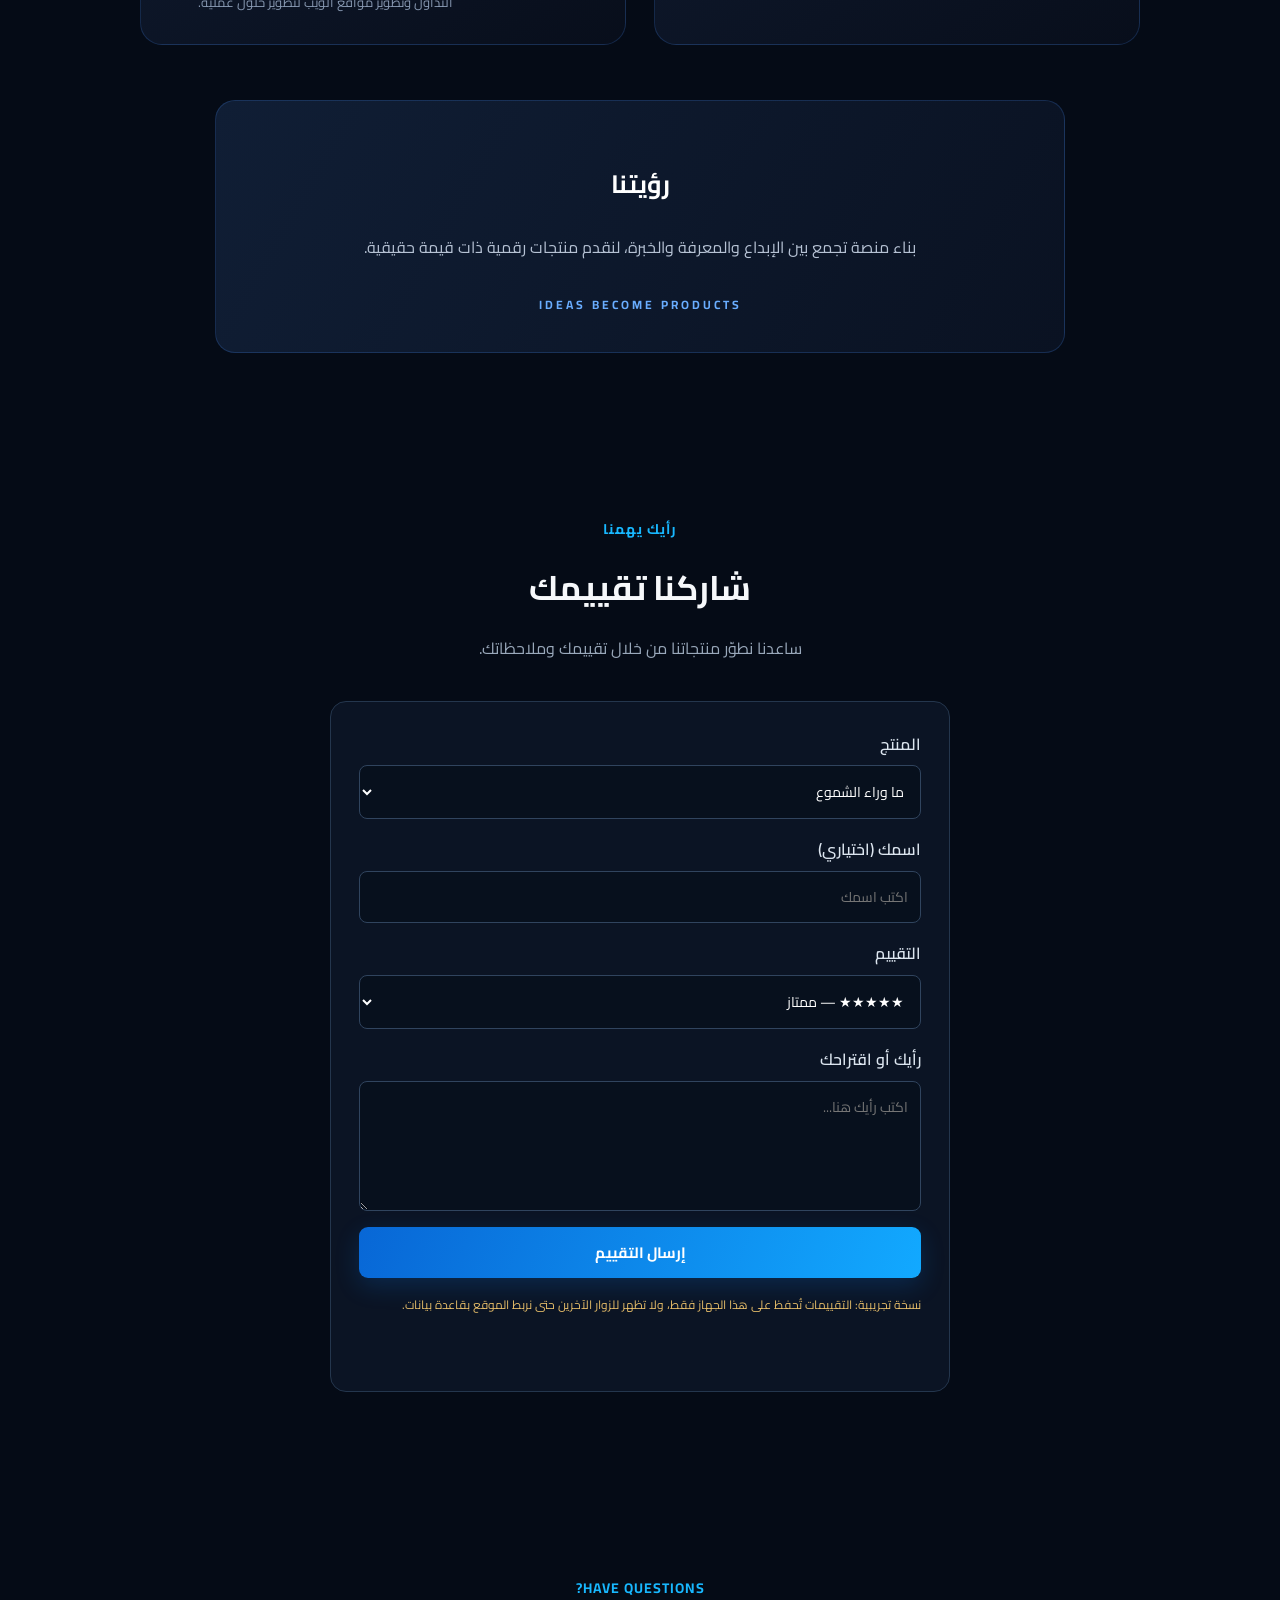
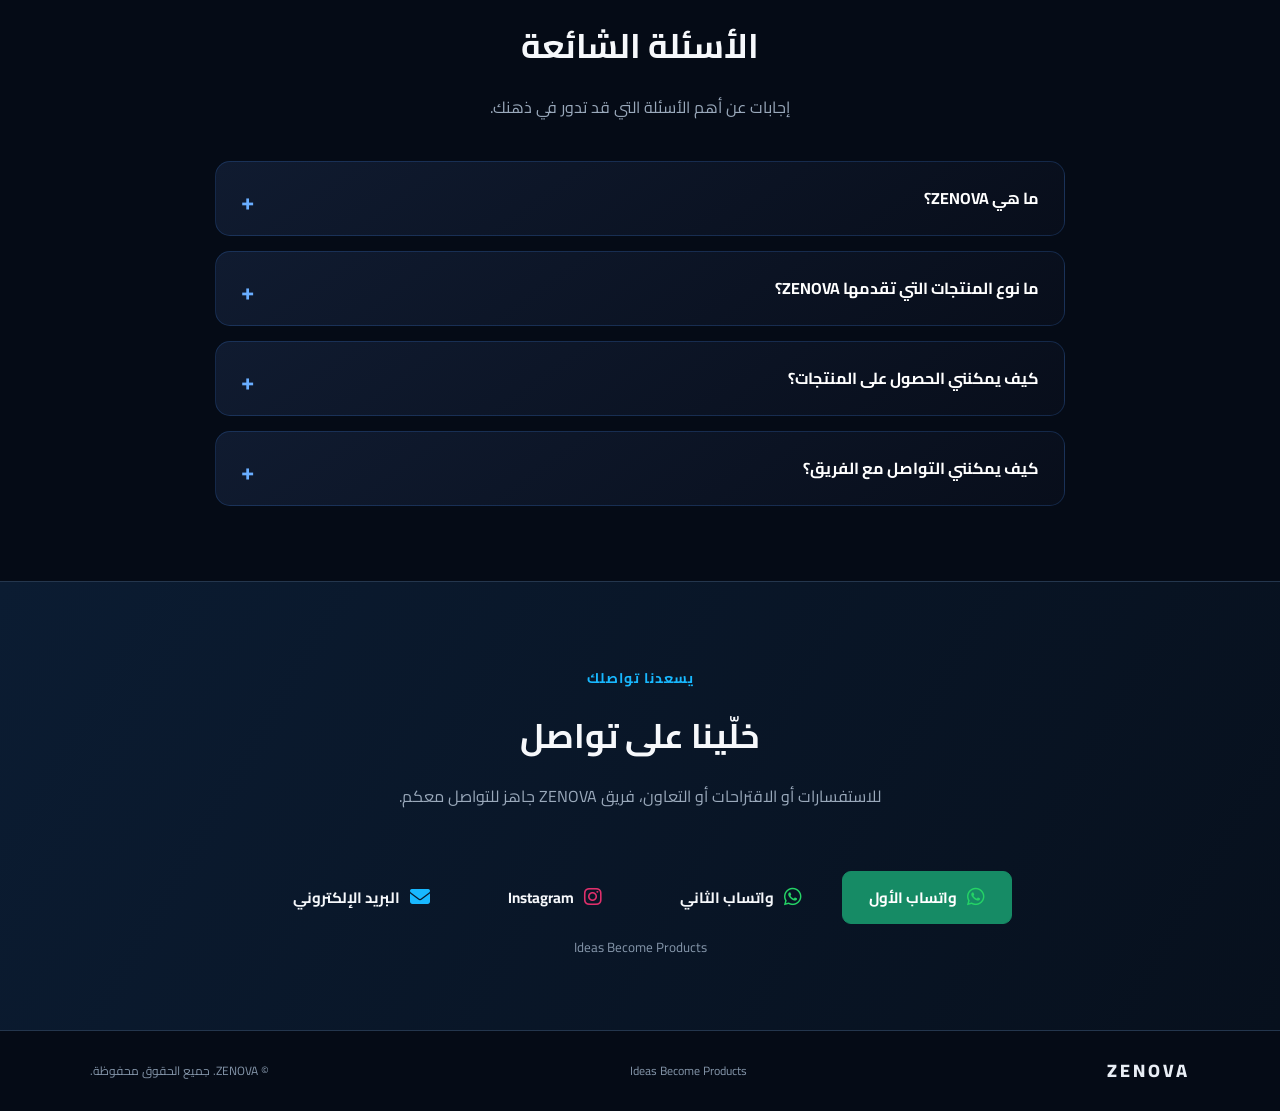
==== commit 3fba921e: "Update founders photos and responsive design" ====
--- a/index.html
+++ b/index.html
@@ -151,7 +151,7 @@
         <div class="about-grid">
           <!-- Ammar -->
           <article class="about-card ammar-card">
-            <div class="about-photo-placeholder">
+<div class="about-photo-placeholder">
   <img src="images/ammar.jpg" alt="عمار ياسر هندام">
 </div>
 
@@ -173,7 +173,7 @@
 
           <!-- Mahmoud -->
           <article class="about-card mahmoud-card">
-           <div class="about-photo-placeholder">
+          <div class="about-photo-placeholder">
   <img src="images/mahmoud.png" alt="محمود محمد موسى">
 </div>
 
@@ -183,12 +183,12 @@
 
               <p>محاسبة وتحليل بيانات</p>
               <p>متداول بخبرة أكثر من سنة</p>
-
+              <P>مصمم مواقع ويب</P>
               <div class="about-line"></div>
 
               <p class="about-description">
                 يجمع بين التفكير المحاسبي وتحليل البيانات والخبرة في التداول
-                لتطوير حلول عملية.
+ وتطوير مواقع الويب لتطوير حلول عملية.
               </p>
             </div>
           </article>
--- a/style.css
+++ b/style.css
@@ -274,7 +274,6 @@
     border-color: #368cff;
     box-shadow: 0 15px 40px rgba(0, 90, 200, 0.15);
 }
-
 .about-photo-placeholder {
     min-width: 125px;
     height: 155px;
@@ -284,6 +283,14 @@
     display: flex;
     align-items: center;
     justify-content: center;
+    overflow: hidden;
+}
+
+.about-photo-placeholder img {
+    width: 100%;
+    height: 100%;
+    object-fit: cover;
+    display: block;
 }
 
 .about-photo-placeholder span {
@@ -291,7 +298,6 @@
     font-weight: 800;
     color: #72b5ff;
 }
-
 .about-info {
     flex: 1;
 }
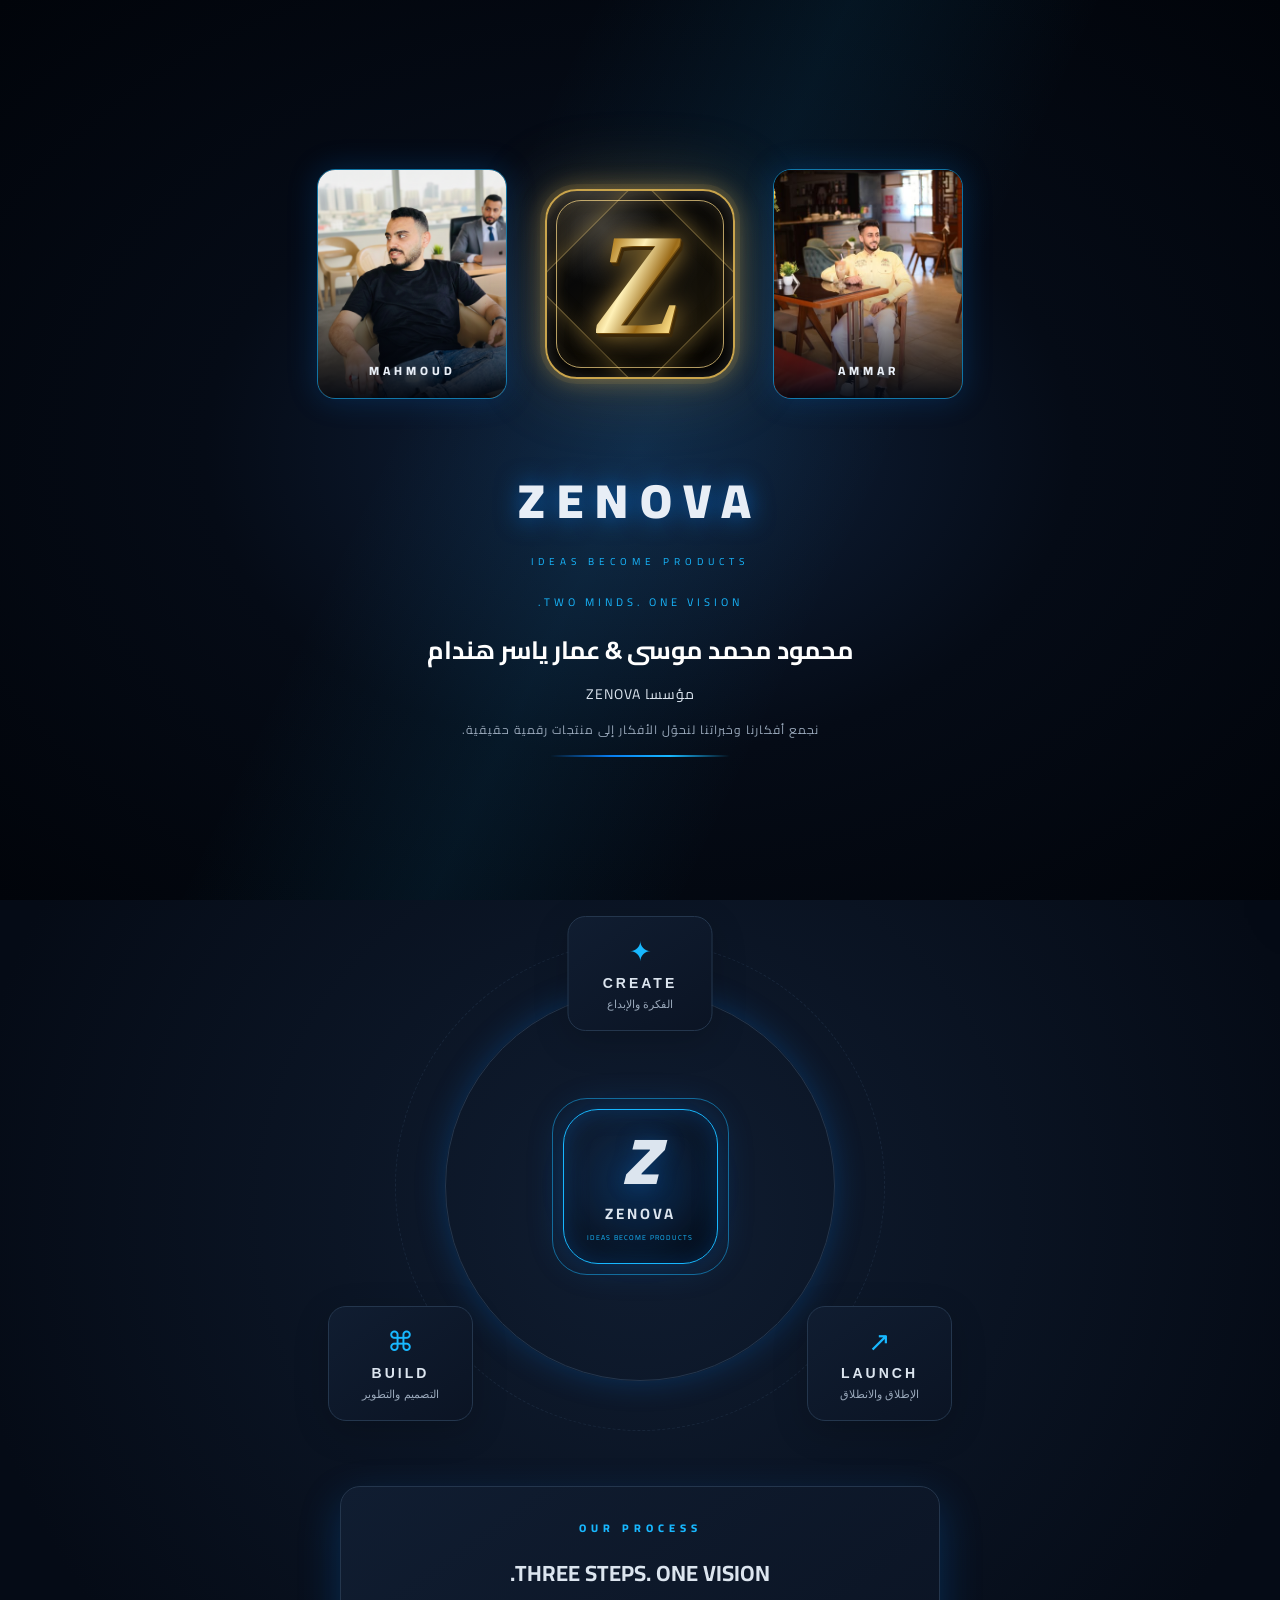
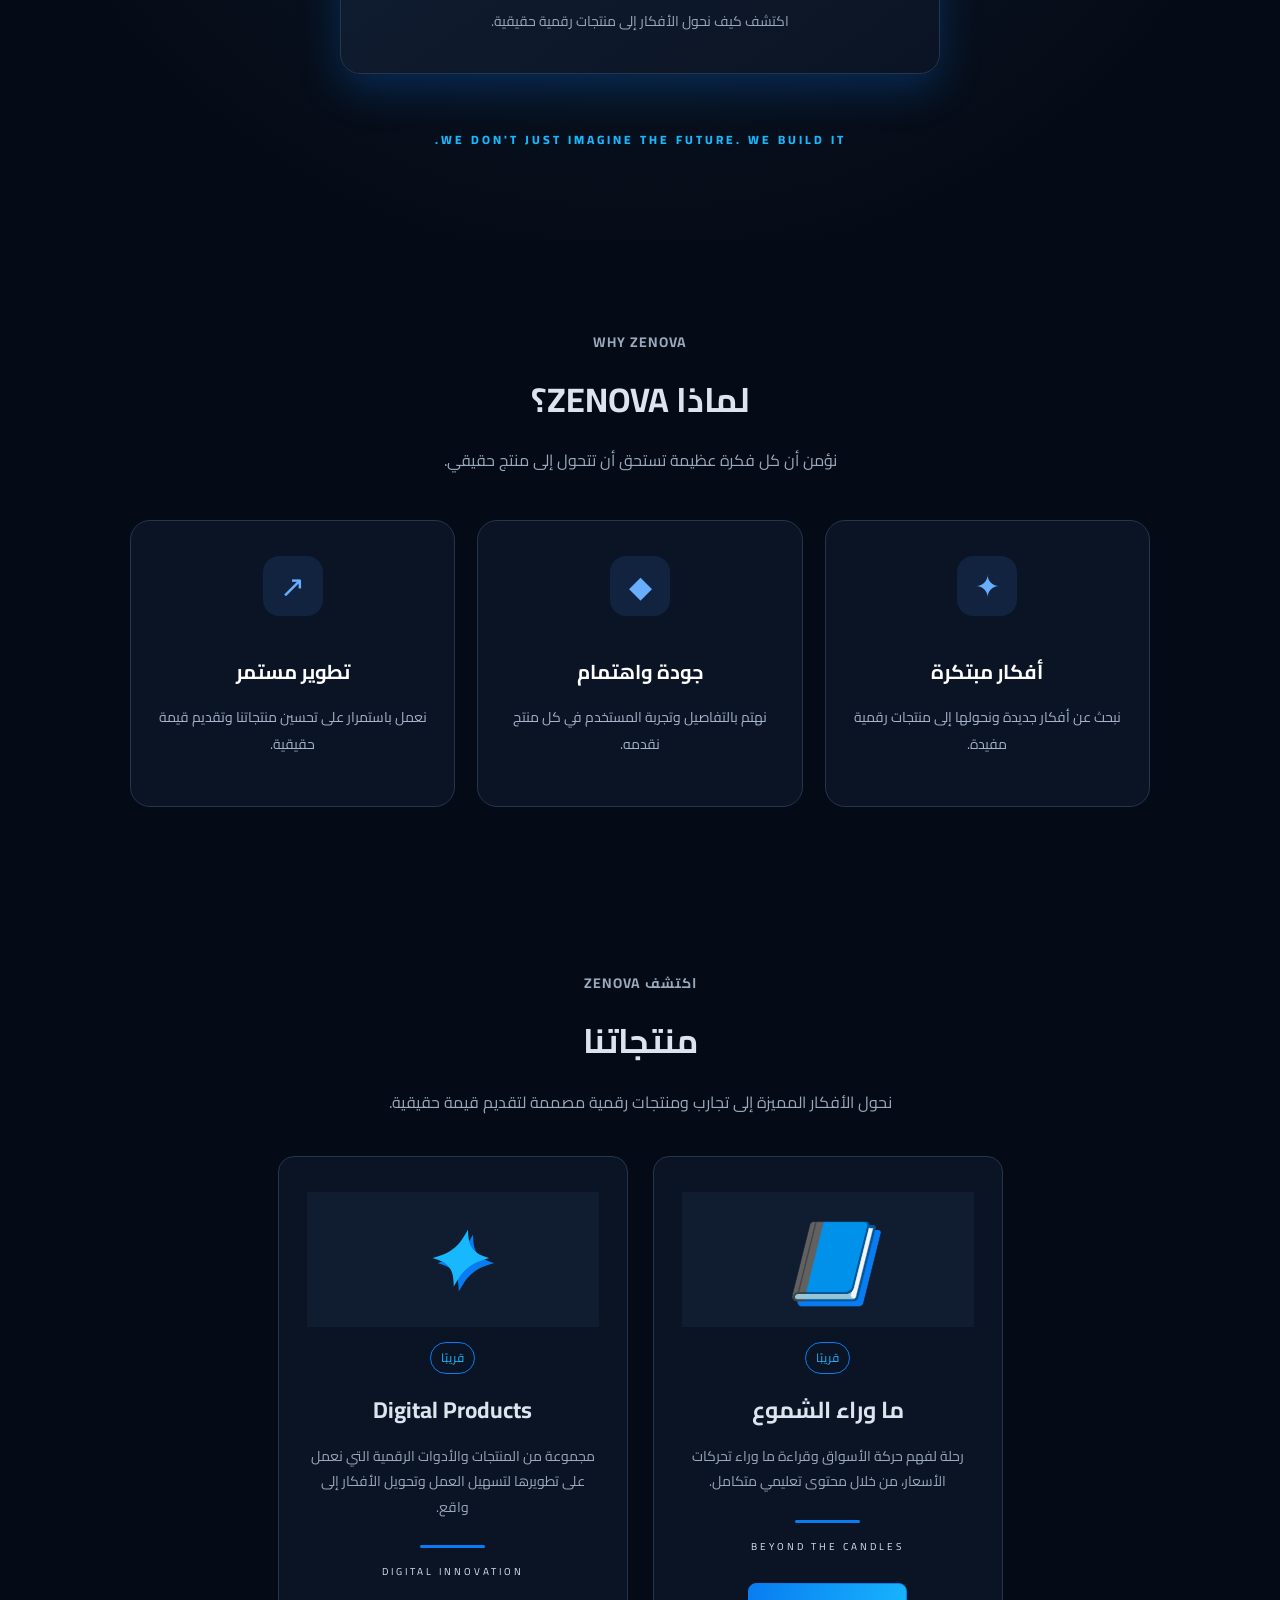
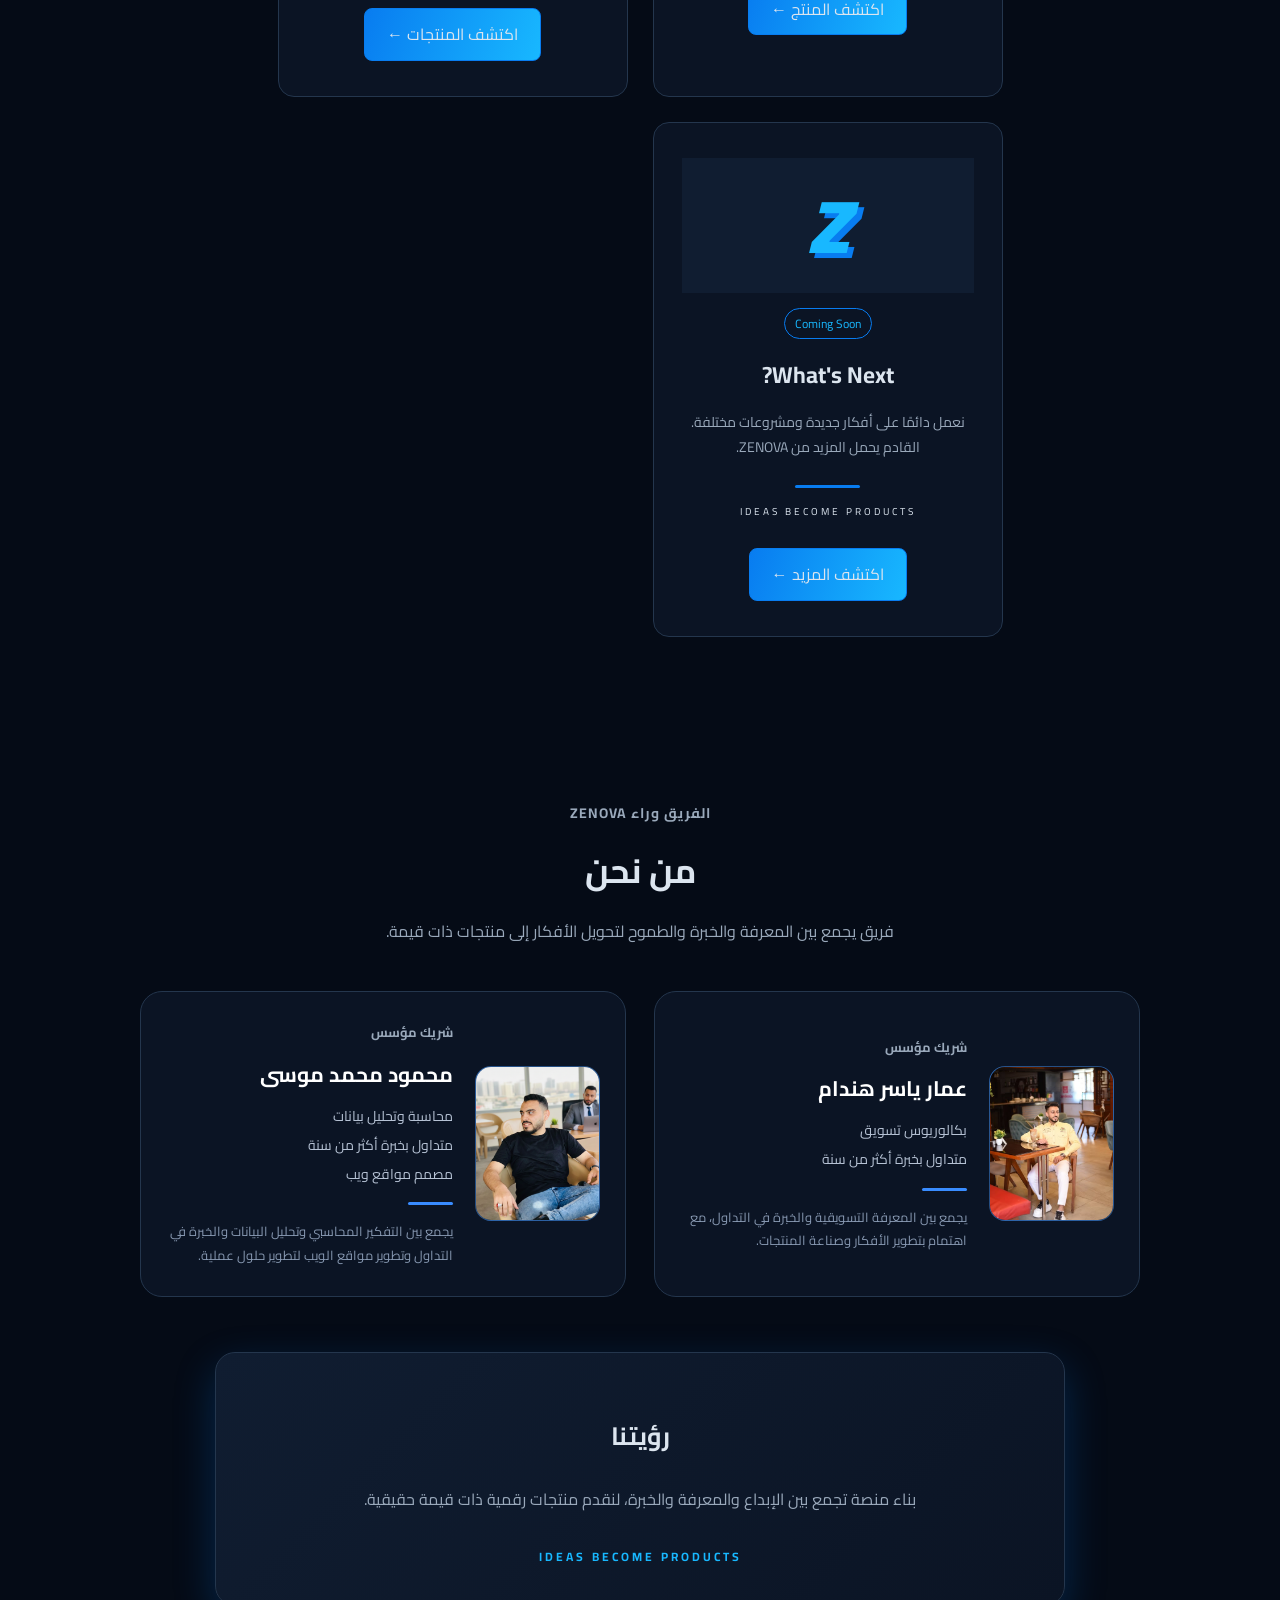
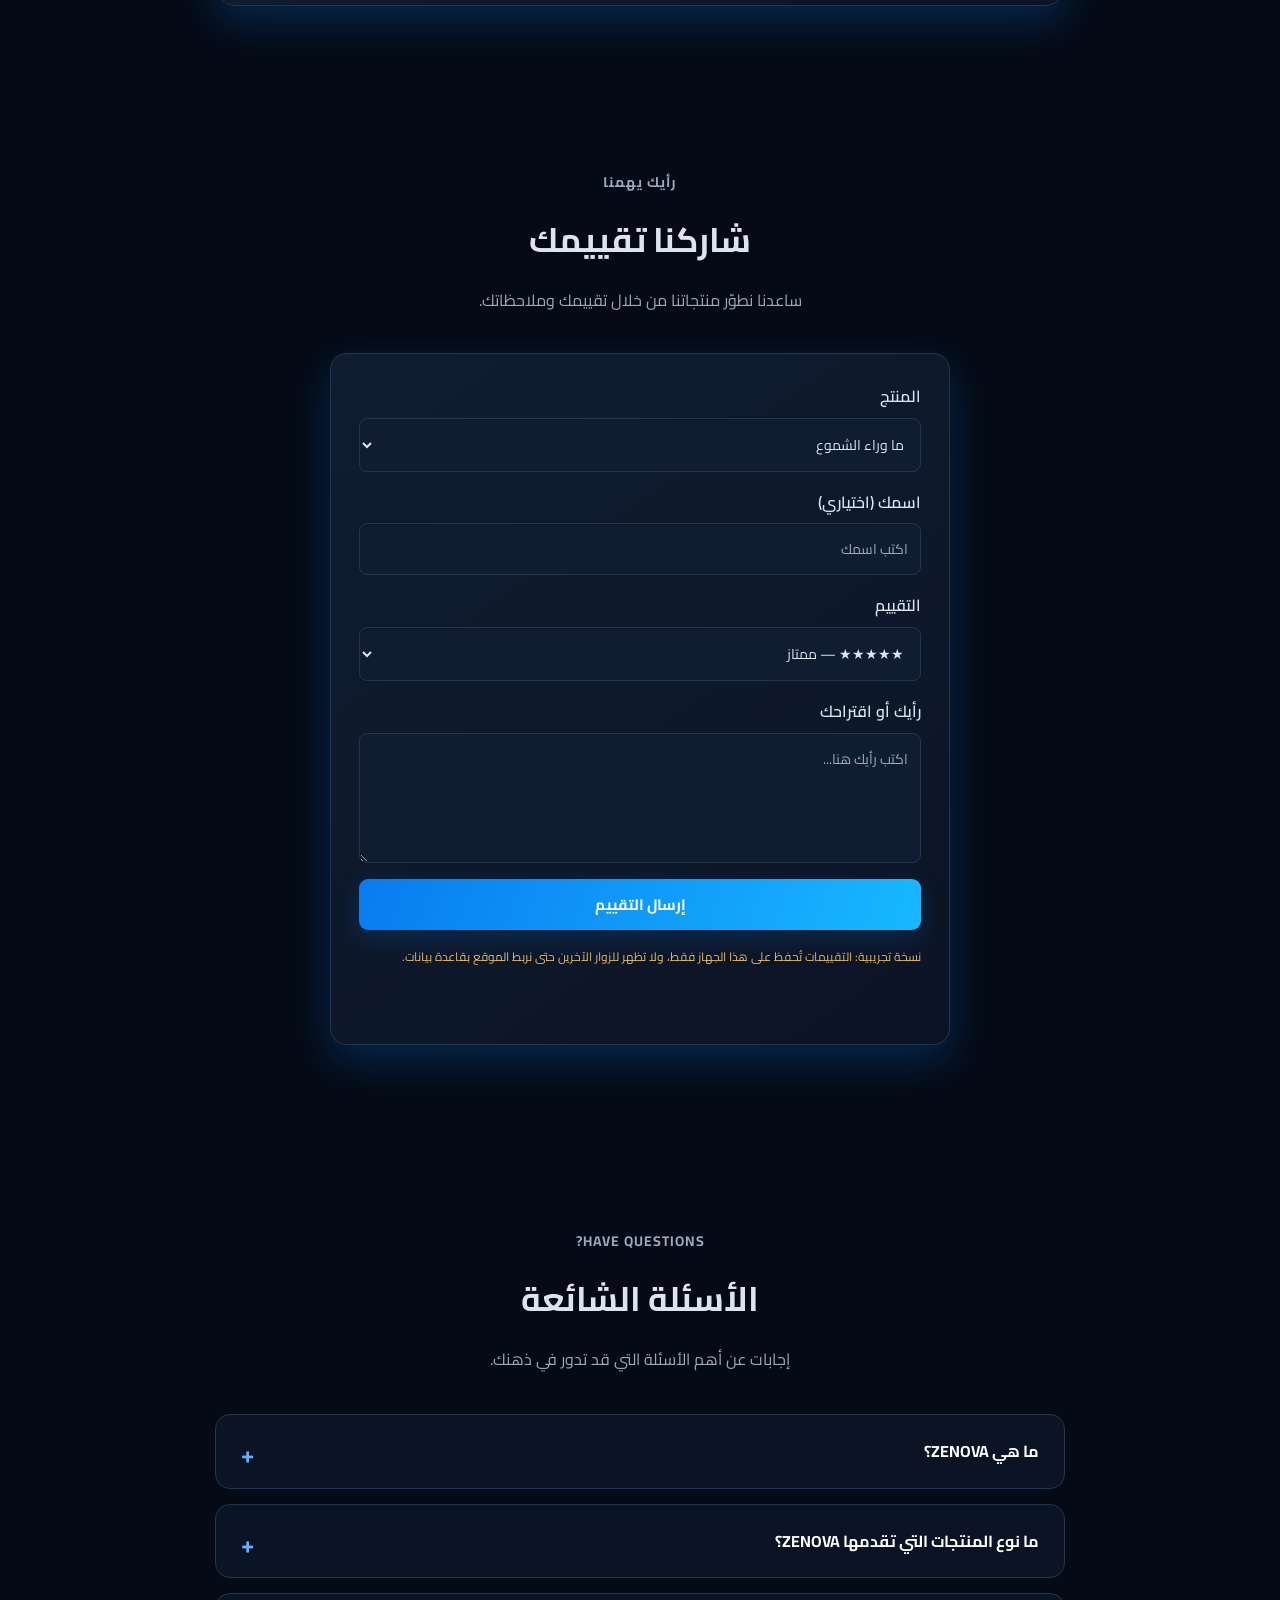
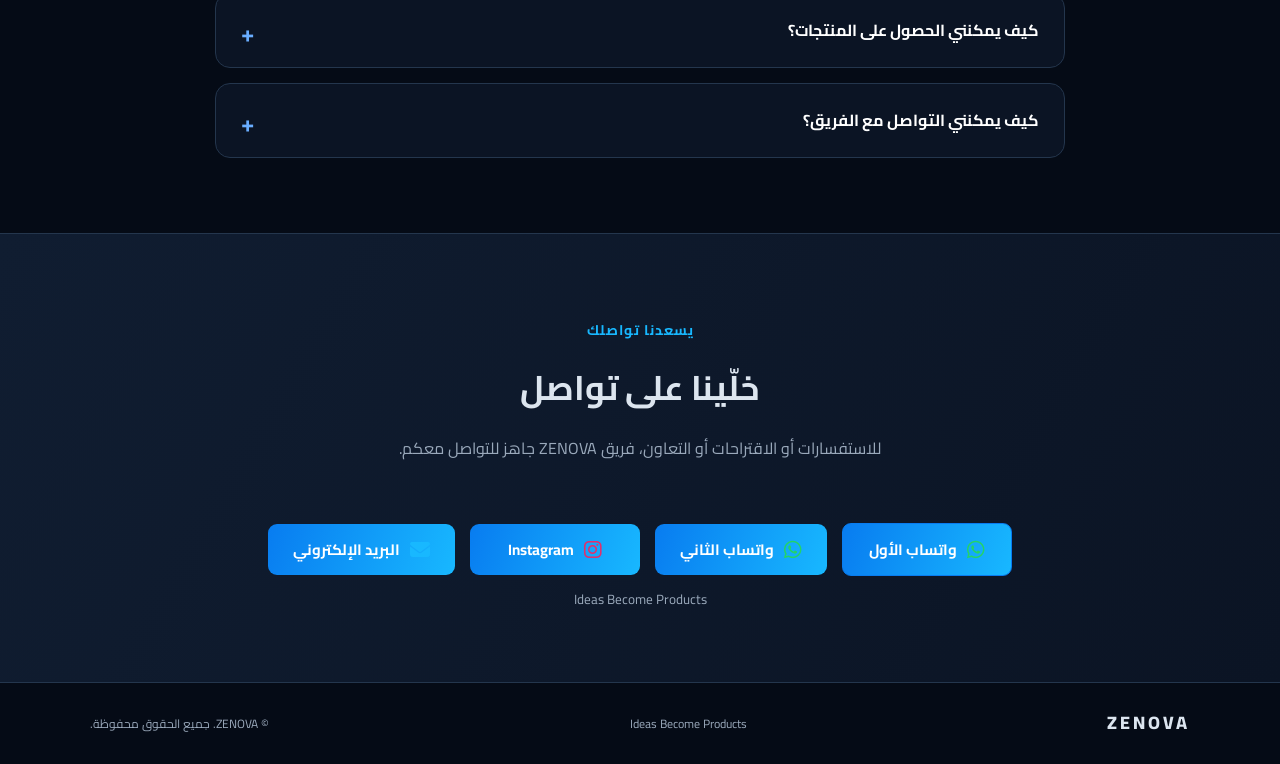
==== commit 7b004321: "Update ZENOVA website and universe experience" ====
--- a/index.html
+++ b/index.html
@@ -12,6 +12,48 @@
 />
   </head>
   <body>
+ <!-- ZENOVA CINEMATIC INTRO -->
+<div id="zenova-intro">
+
+  <div class="cinematic-stage">
+
+    <!-- Mahmoud -->
+    <div class="founder founder-left">
+      <img src="images/mahmoud.png" alt="ZENOVA Founder">
+      <span>MAHMOUD</span>
+    </div>
+
+    <!-- ZENOVA Symbol -->
+    <div class="cinematic-emblem">
+      <div class="emblem-glow"></div>
+      <span>Z</span>
+    </div>
+
+    <!-- Ammar -->
+    <div class="founder founder-right">
+      <img src="images/ammar.jpg" alt="ZENOVA Founder">
+      <span>AMMAR</span>
+    </div>
+
+  </div>
+
+  <div class="cinematic-brand">
+  <h1>ZENOVA</h1>
+  <p>IDEAS BECOME PRODUCTS</p>
+
+  <div class="founders-intro-text">
+    <span>TWO MINDS. ONE VISION.</span>
+    <h2>محمود محمد موسى & عمار ياسر هندام</h2>
+    <p>مؤسسا ZENOVA</p>
+    <p class="founders-message">
+      نجمع أفكارنا وخبراتنا لنحوّل الأفكار إلى منتجات رقمية حقيقية.
+    </p>
+  </div>
+
+  <div class="cinematic-line"></div>
+</div>
+
+</div>
     <header class="topbar">
       <a class="brand" href="#home">
         <span class="logo-mark">Z</span>
@@ -31,7 +73,71 @@
 
       <a href="#contact" class="header-btn">تواصل معنا ↗</a>
     </header>
-
+<!-- Appearance Settings Button -->
+<button class="appearance-toggle" id="appearanceToggle" aria-label="إعدادات المظهر">
+  ⚙
+</button>
+
+<!-- Appearance Overlay -->
+<div class="appearance-overlay" id="appearanceOverlay"></div>
+
+<!-- Appearance Panel -->
+<aside class="appearance-panel" id="appearancePanel">
+
+  <div class="appearance-header">
+    <div>
+      <span class="appearance-logo">Z</span>
+      <h2>ZENOVA</h2>
+      <p>Appearance Studio</p>
+    </div>
+    <button id="closeAppearance" class="appearance-close">×</button>
+  </div>
+
+  <p class="appearance-description">خصص مظهر الموقع حسب ذوقك</p>
+
+  <h3>اختر المظهر</h3>
+
+  <div class="theme-options">
+
+    <button class="theme-option" data-theme="original">
+      <span class="theme-preview original-preview"></span>
+      <span>
+        <strong>ZENOVA Original</strong>
+        <small>هويتنا الأصلية</small>
+      </span>
+    </button>
+
+    <button class="theme-option" data-theme="midnight">
+      <span class="theme-preview midnight-preview"></span>
+      <span>
+        <strong>Midnight Blue</strong>
+        <small>كحلي وأزرق كهربائي</small>
+      </span>
+    </button>
+
+    <button class="theme-option" data-theme="gold">
+      <span class="theme-preview gold-preview"></span>
+      <span>
+        <strong>Royal Gold</strong>
+        <small>أسود وذهبي فاخر</small>
+      </span>
+    </button>
+
+    <button class="theme-option" data-theme="arctic">
+      <span class="theme-preview arctic-preview"></span>
+      <span>
+        <strong>Arctic Silver</strong>
+        <small>أبيض وفضي عصري</small>
+      </span>
+    </button>
+
+  </div>
+
+  <div class="appearance-footer">
+    <button id="resetAppearance">↻ استعادة المظهر الأصلي</button>
+  </div>
+
+</aside>
     <main>
       <section class="hero" id="home">
         <div class="hero-copy">
@@ -52,6 +158,57 @@
           <span class="hero-ribbon"></span>
         </div>
       </section>
+      <!-- ZENOVA UNIVERSE -->
+<section class="zenova-universe" id="universe">
+
+  <div class="universe-heading">
+    <span>DISCOVER OUR WORLD</span>
+    <h2>FROM IDEAS TO REALITY</h2>
+    <p>كل منتج عظيم يبدأ بفكرة، ونحن نحولها إلى واقع.</p>
+  </div>
+
+  <div class="universe-stage">
+
+    <div class="universe-orbit orbit-one"></div>
+    <div class="universe-orbit orbit-two"></div>
+
+    <div class="universe-core">
+      <span>Z</span>
+      <strong>ZENOVA</strong>
+      <small>IDEAS BECOME PRODUCTS</small>
+    </div>
+
+    <button class="universe-node node-create" data-step="create">
+      <span>✦</span>
+      <strong>CREATE</strong>
+      <small>الفكرة والإبداع</small>
+    </button>
+
+    <button class="universe-node node-build" data-step="build">
+      <span>⌘</span>
+      <strong>BUILD</strong>
+      <small>التصميم والتطوير</small>
+    </button>
+
+    <button class="universe-node node-launch" data-step="launch">
+      <span>↗</span>
+      <strong>LAUNCH</strong>
+      <small>الإطلاق والانطلاق</small>
+    </button>
+
+  </div>
+
+  <div class="universe-details" id="universeDetails">
+    <span>OUR PROCESS</span>
+    <h3>THREE STEPS. ONE VISION.</h3>
+    <p>اكتشف كيف نحول الأفكار إلى منتجات رقمية حقيقية.</p>
+  </div>
+
+  <div class="universe-footer">
+    WE DON'T JUST IMAGINE THE FUTURE. WE BUILD IT.
+  </div>
+
+</section>
       <section class="why-zenova section" id="why-us">
         <div class="section-heading">
           <p class="eyebrow">WHY ZENOVA</p>
@@ -151,10 +308,9 @@
         <div class="about-grid">
           <!-- Ammar -->
           <article class="about-card ammar-card">
-<div class="about-photo-placeholder">
-  <img src="images/ammar.jpg" alt="عمار ياسر هندام">
-</div>
-
+            <div class="about-photo-placeholder">
+              <img src="images/ammar.jpg" alt="عمار ياسر هندام">
+            </div>
             <div class="about-info">
               <span class="about-role">شريك مؤسس</span>
               <h3>عمار ياسر هندام</h3>
@@ -174,9 +330,8 @@
           <!-- Mahmoud -->
           <article class="about-card mahmoud-card">
           <div class="about-photo-placeholder">
-  <img src="images/mahmoud.png" alt="محمود محمد موسى">
-</div>
-
+            <img src="images/mahmoud.png" alt="محمود محمد موسى">
+          </div>
             <div class="about-info">
               <span class="about-role">شريك مؤسس</span>
               <h3>محمود محمد موسى</h3>
--- a/style.css
+++ b/style.css
@@ -275,7 +275,10 @@
     box-shadow: 0 15px 40px rgba(0, 90, 200, 0.15);
 }
 .about-photo-placeholder {
+    width: 125px;
     min-width: 125px;
+    max-width: 125px;
+    flex: 0 0 125px;
     height: 155px;
     border-radius: 16px;
     background: linear-gradient(145deg, #173d72, #071326);
@@ -290,18 +293,21 @@
     width: 100%;
     height: 100%;
     object-fit: cover;
+    object-position: center;
     display: block;
 }
 
-.about-photo-placeholder span {
-    font-size: 65px;
-    font-weight: 800;
-    color: #72b5ff;
+.about-photo-placeholder img {
+    width: 100%;
+    height: 100%;
+    object-fit: cover;
+    object-position: center;
+    display: block;
 }
 .about-info {
     flex: 1;
-}
-
+    min-width: 0;
+}
 .about-role {
     color: #65aaff;
     font-size: 13px;
@@ -374,9 +380,12 @@
     }
 
     .about-photo-placeholder {
-        min-width: 95px;
-        height: 125px;
-    }
+    width: 95px;
+    min-width: 95px;
+    max-width: 95px;
+    flex: 0 0 95px;
+    height: 125px;
+}
 
     .about-info h3 {
         font-size: 17px;
@@ -843,4 +852,1910 @@
 
 .email-btn i {
     color: #18b8ff;
+}
+/* Why ZENOVA - Mobile Layout */
+@media (max-width: 700px) {
+    .why-grid {
+        grid-template-columns: 1fr;
+        gap: 18px;
+    }
+}
+/* =================================
+   ZENOVA APPEARANCE STUDIO
+================================= */
+
+.appearance-toggle {
+  position: fixed;
+  left: 22px;
+  top: 45%;
+  z-index: 9998;
+  width: 55px;
+  height: 55px;
+  border: 1px solid #168cff;
+  border-radius: 50%;
+  background: #08182d;
+  color: #18b8ff;
+  font-size: 27px;
+  cursor: pointer;
+  box-shadow: 0 0 20px #087cf066;
+  transition: .3s ease;
+}
+
+.appearance-toggle:hover {
+  transform: rotate(70deg) scale(1.1);
+  box-shadow: 0 0 30px #087cf0;
+}
+
+.appearance-overlay {
+  position: fixed;
+  inset: 0;
+  z-index: 9998;
+  background: rgba(0,0,0,.55);
+  opacity: 0;
+  visibility: hidden;
+  transition: .3s ease;
+}
+
+.appearance-panel {
+  position: fixed;
+  top: 0;
+  right: -390px;
+  width: 350px;
+  max-width: 88%;
+  height: 100vh;
+  z-index: 9999;
+  padding: 28px 22px;
+  overflow-y: auto;
+  background: linear-gradient(160deg,#0c192d,#050b16);
+  border-left: 1px solid #087cf066;
+  color: #fff;
+  box-shadow: -15px 0 50px #0008;
+  transition: right .4s cubic-bezier(.22,1,.36,1);
+}
+
+.appearance-panel.active {
+  right: 0;
+}
+
+.appearance-overlay.active {
+  opacity: 1;
+  visibility: visible;
+}
+
+.appearance-header {
+  display: flex;
+  align-items: center;
+  justify-content: space-between;
+  text-align: center;
+  padding-bottom: 22px;
+  border-bottom: 1px solid #ffffff18;
+}
+
+.appearance-logo {
+  display: inline-flex;
+  align-items: center;
+  justify-content: center;
+  width: 48px;
+  height: 48px;
+  font-size: 32px;
+  font-weight: 900;
+  color: #18b8ff;
+  border: 1px solid #18b8ff;
+  border-radius: 13px;
+  box-shadow: 0 0 18px #087cf066;
+}
+
+.appearance-header h2 {
+  margin: 9px 0 0;
+  letter-spacing: 3px;
+}
+
+.appearance-header p {
+  margin: 4px 0 0;
+  color: #18b8ff;
+  font-size: 12px;
+}
+
+.appearance-close {
+  background: transparent;
+  border: 0;
+  color: #fff;
+  font-size: 30px;
+  cursor: pointer;
+}
+
+.appearance-description {
+  color: #aab8ca;
+  text-align: center;
+  margin: 22px 0 30px;
+}
+
+.appearance-panel h3 {
+  font-size: 16px;
+  margin-bottom: 16px;
+}
+
+.theme-options {
+  display: grid;
+  gap: 12px;
+}
+
+.theme-option {
+  display: flex;
+  align-items: center;
+  gap: 14px;
+  width: 100%;
+  padding: 12px;
+  border: 1px solid #ffffff20;
+  border-radius: 13px;
+  background: #ffffff08;
+  color: #fff;
+  text-align: right;
+  cursor: pointer;
+  transition: .25s ease;
+}
+
+.theme-option:hover {
+  border-color: #18b8ff;
+  transform: translateX(-4px);
+  background: #087cf022;
+}
+
+.theme-option.selected {
+  border-color: #18b8ff;
+  background: #087cf026;
+  box-shadow: 0 0 15px #087cf033;
+}
+
+.theme-option strong,
+.theme-option small {
+  display: block;
+}
+
+.theme-option strong {
+  font-size: 14px;
+}
+
+.theme-option small {
+  color: #9aa9bb;
+  margin-top: 5px;
+  font-size: 11px;
+}
+
+.theme-preview {
+  width: 65px;
+  height: 48px;
+  flex-shrink: 0;
+  border-radius: 9px;
+  border: 1px solid #ffffff30;
+}
+
+.original-preview {
+  background: linear-gradient(135deg,#050b16,#087cf0,#18b8ff);
+}
+
+.midnight-preview {
+  background: linear-gradient(135deg,#020817,#063c91,#00baff);
+}
+
+.gold-preview {
+  background: linear-gradient(135deg,#080808,#80601a,#e8bd53);
+}
+
+.arctic-preview {
+  background: linear-gradient(135deg,#fff,#c7d4e5,#71849d);
+}
+
+.appearance-footer {
+  margin-top: 28px;
+  padding-top: 20px;
+  border-top: 1px solid #ffffff18;
+}
+
+#resetAppearance {
+  width: 100%;
+  padding: 13px;
+  border: 1px solid #087cf0;
+  border-radius: 10px;
+  background: #087cf018;
+  color: #18b8ff;
+  font-weight: 700;
+  cursor: pointer;
+  transition: .25s;
+}
+
+#resetAppearance:hover {
+  background: #087cf0;
+  color: white;
+}
+
+@media(max-width:600px) {
+  .appearance-toggle {
+    left: 14px;
+    width: 47px;
+    height: 47px;
+  }
+
+  .appearance-panel {
+    width: 320px;
+    padding: 22px 17px;
+  }
+}
+/* =================================
+   ZENOVA - THEME COLOR SYSTEM
+================================= */
+
+/* Original Theme */
+:root,
+body[data-theme="original"] {
+  --bg: #050b16;
+  --panel: #0b1424;
+  --panel2: #101d31;
+  --blue: #087cf0;
+  --cyan: #18b8ff;
+  --silver: #dce5ef;
+  --muted: #9aa9bb;
+  --line: #24364d;
+  --theme-glow: rgba(8,124,240,.25);
+}
+
+/* Midnight Blue */
+body[data-theme="midnight"] {
+  --bg: #020817;
+  --panel: #07152b;
+  --panel2: #0b2140;
+  --blue: #1769ff;
+  --cyan: #00c8ff;
+  --silver: #e1efff;
+  --muted: #9bb8d8;
+  --line: #183b67;
+  --theme-glow: rgba(0,200,255,.3);
+}
+
+/* Royal Gold */
+body[data-theme="gold"] {
+  --bg: #0b0906;
+  --panel: #17130c;
+  --panel2: #241d10;
+  --blue: #c49a3a;
+  --cyan: #f0c75e;
+  --silver: #f5e8c9;
+  --muted: #c2b28e;
+  --line: #594522;
+  --theme-glow: rgba(212,170,65,.25);
+}
+
+/* Arctic Silver */
+body[data-theme="arctic"] {
+  --bg: #edf2f7;
+  --panel: #ffffff;
+  --panel2: #e1e9f2;
+  --blue: #536f91;
+  --cyan: #7898bd;
+  --silver: #172b43;
+  --muted: #64748b;
+  --line: #cbd5e1;
+  --theme-glow: rgba(83,111,145,.18);
+}
+
+/* Smooth Theme Transition */
+body,
+.topbar,
+.product-card,
+.section,
+.appearance-panel,
+footer {
+  transition:
+    background-color .35s ease,
+    color .35s ease,
+    border-color .35s ease,
+    box-shadow .35s ease;
+}
+/* =========================================
+   ZENOVA - FULL THEME ADAPTATION
+========================================= */
+
+body {
+  background: var(--bg);
+  color: var(--silver);
+}
+
+.topbar {
+  background: color-mix(in srgb, var(--bg) 92%, transparent);
+  border-color: var(--line);
+}
+
+.brand-name,
+.mark,
+.hero-mark,
+.hero-z,
+.footer-brand {
+  color: var(--silver);
+}
+
+.brand-name small,
+.mark span {
+  color: var(--cyan);
+}
+
+.main-nav,
+nav {
+  color: var(--muted);
+}
+
+nav a:hover {
+  color: var(--cyan);
+}
+
+.hero {
+  background:
+    radial-gradient(ellipse at 75% 45%, var(--theme-glow), transparent 48%),
+    linear-gradient(120deg, var(--bg), var(--panel2));
+}
+
+.hero h1,
+.section-heading h2,
+.contact h2,
+.product-info h3 {
+  color: var(--silver);
+}
+
+.hero h1 span,
+.eyebrow,
+.product-info .tag {
+  color: var(--cyan);
+}
+
+.lead,
+.product-info p,
+.review-form label {
+  color: var(--muted);
+}
+
+.product-card,
+.about-card,
+.why-card,
+.review-item,
+.review-form,
+.faq-item {
+  background: var(--panel);
+  border-color: var(--line);
+  color: var(--silver);
+}
+
+.book-art {
+  background: linear-gradient(145deg, var(--panel2), var(--bg));
+  border-color: var(--line);
+}
+
+.button.primary,
+.header-btn {
+  background: linear-gradient(110deg, var(--blue), var(--cyan));
+  border-color: var(--blue);
+  color: #fff;
+}
+
+.button.outline {
+  border-color: var(--blue);
+  color: var(--silver);
+}
+
+.button.outline:hover {
+  color: var(--cyan);
+  border-color: var(--cyan);
+}
+
+.contact {
+  background: linear-gradient(120deg, var(--panel2), var(--panel));
+  border-color: var(--line);
+}
+
+footer {
+  background: var(--bg);
+  color: var(--muted);
+  border-color: var(--line);
+}
+
+.review-form input,
+.review-form select,
+.review-form textarea {
+  background: var(--bg);
+  color: var(--silver);
+  border-color: var(--line);
+}
+
+.appearance-toggle {
+  border-color: var(--blue);
+  color: var(--cyan);
+  box-shadow: 0 0 20px var(--theme-glow);
+}
+
+.appearance-logo {
+  color: var(--cyan);
+  border-color: var(--blue);
+}
+
+.theme-option.selected {
+  border-color: var(--cyan);
+  background: var(--theme-glow);
+}
+
+
+/* =========================================
+   ZENOVA — COMPLETE THEME COLOR SYSTEM
+========================================= */
+
+/* Logo */
+.logo-mark,
+.mark,
+.hero-mark,
+.hero-z,
+.footer-brand {
+  color: var(--silver) !important;
+}
+
+/* Header */
+.topbar {
+  background: color-mix(in srgb, var(--bg) 94%, transparent) !important;
+  border-color: var(--line) !important;
+}
+.brand-name { color: var(--silver) !important; }
+.brand-name small { color: var(--muted) !important; }
+.main-nav a { color: var(--muted) !important; }
+.main-nav a:hover { color: var(--cyan) !important; }
+
+/* Hero */
+.hero {
+  background:
+    radial-gradient(ellipse at 75% 45%, var(--theme-glow), transparent 42%),
+    linear-gradient(120deg, var(--bg), var(--panel2)) !important;
+}
+.hero h1,
+.hero-copy h1 { color: var(--silver) !important; }
+.hero h1 span,
+.eyebrow,
+.hero-ribbon { color: var(--cyan) !important; }
+.lead { color: var(--muted) !important; }
+.hero-mark {
+  text-shadow: 12px 15px 0 var(--theme-glow), 0 0 65px var(--theme-glow) !important;
+}
+
+/* Sections and headings */
+.section-heading h2,
+.contact h2,
+.about h2,
+.why-zenova h2 { color: var(--silver) !important; }
+.section-heading p,
+.section-heading p:last-child,
+.contact > p:not(.eyebrow) { color: var(--muted) !important; }
+
+/* Cards */
+.product-card,
+.coming-card,
+.about-card,
+.why-card,
+.faq-item,
+.review-item,
+.review-box {
+  background: var(--panel) !important;
+  border-color: var(--line) !important;
+  color: var(--silver) !important;
+}
+
+.product-card:hover,
+.coming-card:hover,
+.about-card:hover,
+.why-card:hover,
+.faq-item:hover,
+.review-item:hover {
+  border-color: var(--cyan) !important;
+}
+
+.about-info,
+.about-vision,
+.product-info,
+.coming-label { color: var(--silver) !important; }
+
+.about-role,
+.about-line,
+.coming-line { color: var(--muted) !important; }
+
+.coming-icon {
+  color: var(--cyan) !important;
+  background: var(--panel2) !important;
+}
+
+/* Book cover */
+.book-art {
+  background: linear-gradient(145deg, var(--panel2), var(--bg)) !important;
+  border-color: var(--line) !important;
+}
+
+/* Buttons */
+.header-btn,
+.button.primary,
+.contact-btn {
+  background: linear-gradient(110deg, var(--blue), var(--cyan)) !important;
+  border-color: var(--blue) !important;
+  color: #fff !important;
+}
+
+.button.outline,
+.product-link,
+.product-back {
+  color: var(--silver) !important;
+  border-color: var(--blue) !important;
+}
+
+.button.outline:hover,
+.product-link:hover,
+.product-back:hover {
+  color: var(--cyan) !important;
+  border-color: var(--cyan) !important;
+}
+
+/* Reviews */
+.review-form {
+  background: var(--panel) !important;
+  border-color: var(--line) !important;
+}
+.review-form label { color: var(--silver) !important; }
+
+.review-form input,
+.review-form select,
+.review-form textarea {
+  background: var(--panel2) !important;
+  color: var(--silver) !important;
+  border-color: var(--line) !important;
+}
+
+.review-form input::placeholder,
+.review-form textarea::placeholder {
+  color: var(--muted) !important;
+}
+
+/* Contact and footer */
+.contact {
+  background: linear-gradient(120deg, var(--panel2), var(--panel)) !important;
+  border-color: var(--line) !important;
+}
+.contact small,
+footer { color: var(--muted) !important; }
+footer {
+  background: var(--bg) !important;
+  border-color: var(--line) !important;
+}
+
+/* Appearance Studio */
+.appearance-panel {
+  background: var(--panel) !important;
+  color: var(--silver) !important;
+  border-color: var(--line) !important;
+}
+.appearance-description { color: var(--muted) !important; }
+.appearance-header h2 { color: var(--silver) !important; }
+
+/* Arctic Silver readability */
+body[data-theme="arctic"] .button.primary,
+body[data-theme="arctic"] .header-btn,
+body[data-theme="arctic"] .contact-btn {
+  color: #fff !important;
+}
+
+body[data-theme="arctic"] .hero-mark {
+  text-shadow: 8px 10px 0 rgba(83,111,145,.12), 0 0 45px rgba(83,111,145,.18) !important;
+}
+
+
+/* =========================================
+   ZENOVA — PEARL CHAMPAGNE THEME
+========================================= */
+
+body[data-theme="arctic"] {
+  --bg: #f3f0e9;
+  --panel: #fffdf9;
+  --panel2: #eae5da;
+  --blue: #9b783e;
+  --cyan: #c5a66b;
+  --silver: #253247;
+  --muted: #687386;
+  --line: #ded6c8;
+  --theme-glow: rgba(197,166,107,.22);
+
+  background: var(--bg) !important;
+  color: var(--silver) !important;
+}
+
+/* General text visibility */
+body[data-theme="arctic"] h1,
+body[data-theme="arctic"] h2,
+body[data-theme="arctic"] h3,
+body[data-theme="arctic"] h4,
+body[data-theme="arctic"] p,
+body[data-theme="arctic"] span,
+body[data-theme="arctic"] strong,
+body[data-theme="arctic"] small,
+body[data-theme="arctic"] label,
+body[data-theme="arctic"] li,
+body[data-theme="arctic"] a {
+  color: var(--silver);
+}
+
+/* Header */
+body[data-theme="arctic"] .topbar {
+  background: rgba(255,253,249,.94) !important;
+  border-bottom: 1px solid var(--line) !important;
+  box-shadow: 0 5px 25px rgba(37,50,71,.05);
+}
+
+body[data-theme="arctic"] .main-nav a {
+  color: #586477 !important;
+}
+
+body[data-theme="arctic"] .main-nav a:hover,
+body[data-theme="arctic"] .brand-name small {
+  color: var(--blue) !important;
+}
+
+/* Hero */
+body[data-theme="arctic"] .hero {
+  background:
+    radial-gradient(ellipse at 75% 40%, rgba(197,166,107,.22), transparent 45%),
+    linear-gradient(120deg,#f8f6f0,#eae5da) !important;
+}
+
+body[data-theme="arctic"] .hero h1,
+body[data-theme="arctic"] .hero-mark,
+body[data-theme="arctic"] .brand-name {
+  color: #253247 !important;
+}
+
+body[data-theme="arctic"] .hero h1 span,
+body[data-theme="arctic"] .eyebrow,
+body[data-theme="arctic"] .hero-ribbon {
+  color: #a27d40 !important;
+}
+
+/* Cards */
+body[data-theme="arctic"] .product-card,
+body[data-theme="arctic"] .coming-card,
+body[data-theme="arctic"] .about-card,
+body[data-theme="arctic"] .why-card,
+body[data-theme="arctic"] .faq-item,
+body[data-theme="arctic"] .review-item,
+body[data-theme="arctic"] .review-box,
+body[data-theme="arctic"] .review-form {
+  background: #fffdf9 !important;
+  border: 1px solid #e2dacd !important;
+  box-shadow: 0 12px 35px rgba(37,50,71,.055);
+  color: #253247 !important;
+}
+
+body[data-theme="arctic"] .product-card:hover,
+body[data-theme="arctic"] .about-card:hover,
+body[data-theme="arctic"] .why-card:hover,
+body[data-theme="arctic"] .coming-card:hover {
+  border-color: #c5a66b !important;
+  box-shadow: 0 16px 40px rgba(155,120,62,.12);
+}
+
+/* Card text */
+body[data-theme="arctic"] .product-info *,
+body[data-theme="arctic"] .about-info *,
+body[data-theme="arctic"] .about-vision *,
+body[data-theme="arctic"] .why-card *,
+body[data-theme="arctic"] .faq-item *,
+body[data-theme="arctic"] .review-item * {
+  color: #253247;
+}
+
+body[data-theme="arctic"] .about-role,
+body[data-theme="arctic"] .about-line,
+body[data-theme="arctic"] .coming-label,
+body[data-theme="arctic"] .contact small {
+  color: #687386 !important;
+}
+
+/* Gold details */
+body[data-theme="arctic"] .product-info .tag,
+body[data-theme="arctic"] .coming-icon,
+body[data-theme="arctic"] .stars,
+body[data-theme="arctic"] .about-role {
+  color: #a27d40 !important;
+}
+
+/* Book cover */
+body[data-theme="arctic"] .book-art {
+  background: linear-gradient(145deg,#35445a,#182538) !important;
+  border: 1px solid #b99a61 !important;
+  box-shadow: 12px 15px 30px rgba(37,50,71,.2);
+}
+
+body[data-theme="arctic"] .book-art * {
+  color: #f7f1e5 !important;
+}
+
+/* Buttons */
+body[data-theme="arctic"] .header-btn,
+body[data-theme="arctic"] .button.primary,
+body[data-theme="arctic"] .contact-btn {
+  background: linear-gradient(110deg,#94713a,#c5a66b) !important;
+  color: #fff !important;
+  border: 1px solid #b89558 !important;
+  box-shadow: 0 7px 20px rgba(155,120,62,.18);
+}
+
+body[data-theme="arctic"] .button.outline,
+body[data-theme="arctic"] .product-link,
+body[data-theme="arctic"] .product-back {
+  color: #35445a !important;
+  border-color: #b99a61 !important;
+}
+
+/* Forms */
+body[data-theme="arctic"] .review-form input,
+body[data-theme="arctic"] .review-form select,
+body[data-theme="arctic"] .review-form textarea {
+  background: #f8f6f0 !important;
+  color: #253247 !important;
+  border-color: #d8cfbf !important;
+}
+
+body[data-theme="arctic"] .review-form input::placeholder,
+body[data-theme="arctic"] .review-form textarea::placeholder {
+  color: #8992a0 !important;
+}
+
+/* Contact and footer */
+body[data-theme="arctic"] .contact {
+  background: linear-gradient(120deg,#eae5da,#f8f6f0) !important;
+}
+
+body[data-theme="arctic"] footer {
+  background: #e8e2d7 !important;
+  color: #586477 !important;
+}
+
+/* Appearance panel */
+body[data-theme="arctic"] .appearance-panel {
+  background: #fffdf9 !important;
+  color: #253247 !important;
+  border-color: #ded6c8 !important;
+}
+
+body[data-theme="arctic"] .appearance-panel * {
+  color: #253247;
+}
+
+body[data-theme="arctic"] .appearance-panel .appearance-logo {
+  color: #a27d40 !important;
+}
+
+
+/* =========================================
+   PEARL CHAMPAGNE — VISION & BOOK REVIEWS
+========================================= */
+
+body[data-theme="arctic"] .about-vision {
+  background: linear-gradient(135deg,#fffdf9,#eee7d9) !important;
+  border: 1px solid #d8c7a6 !important;
+  box-shadow: 0 16px 45px rgba(115,91,51,.10) !important;
+}
+
+body[data-theme="arctic"] .about-vision h3 {
+  color: #29364a !important;
+}
+
+body[data-theme="arctic"] .about-vision p {
+  color: #647084 !important;
+}
+
+body[data-theme="arctic"] .about-vision span {
+  color: #a27d40 !important;
+}
+
+/* Book review section */
+body[data-theme="arctic"] .review-section {
+  background: transparent !important;
+}
+
+body[data-theme="arctic"] .review-section .section-heading h2 {
+  color: #29364a !important;
+}
+
+body[data-theme="arctic"] .review-section .section-heading p {
+  color: #687386 !important;
+}
+
+body[data-theme="arctic"] .review-box {
+  background: linear-gradient(145deg,#fffdf9,#f4efe5) !important;
+  border: 1px solid #ded2bd !important;
+  border-radius: 22px !important;
+  box-shadow: 0 18px 50px rgba(72,59,38,.09) !important;
+  color: #29364a !important;
+}
+
+body[data-theme="arctic"] .review-box h3,
+body[data-theme="arctic"] #reviews-summary h3 {
+  color: #29364a !important;
+}
+
+body[data-theme="arctic"] .review-stars button {
+  color: #c9c0af !important;
+}
+
+body[data-theme="arctic"] .review-stars button:hover,
+body[data-theme="arctic"] .review-stars button.active {
+  color: #c49a48 !important;
+}
+
+body[data-theme="arctic"] #review-comment {
+  background: #fffefa !important;
+  color: #29364a !important;
+  border: 1px solid #d9cdb8 !important;
+}
+
+body[data-theme="arctic"] #review-comment::placeholder {
+  color: #9299a3 !important;
+}
+
+body[data-theme="arctic"] #review-comment:focus {
+  border-color: #b89558 !important;
+  box-shadow: 0 0 15px rgba(184,149,88,.15) !important;
+}
+
+body[data-theme="arctic"] #review-message,
+body[data-theme="arctic"] #average-rating,
+body[data-theme="arctic"] #reviews-count {
+  color: #8b6a35 !important;
+}
+
+body[data-theme="arctic"] #reviews-list > * {
+  background: #fffdf9 !important;
+  color: #29364a !important;
+  border-color: #ded2bd !important;
+}
+
+body[data-theme="arctic"] #reviews-list p {
+  color: #647084 !important;
+}
+
+body[data-theme="arctic"] .review-box button[type="submit"] {
+  background: linear-gradient(110deg,#94713a,#c5a66b) !important;
+  color: #fff !important;
+  border-color: #b89558 !important;
+}
+
+
+/* =========================================
+   ZENOVA - UNIVERSAL THEME FIX
+========================================= */
+
+/* Vision Section */
+.about-vision {
+  background: linear-gradient(135deg, var(--panel2), var(--panel)) !important;
+  border: 1px solid var(--line) !important;
+  box-shadow: 0 15px 40px var(--theme-glow) !important;
+  color: var(--silver) !important;
+}
+
+.about-vision h3 {
+  color: var(--silver) !important;
+}
+
+.about-vision p {
+  color: var(--muted) !important;
+}
+
+.about-vision span {
+  color: var(--cyan) !important;
+}
+
+/* Book Reviews */
+.review-section {
+  color: var(--silver) !important;
+}
+
+.review-section .section-heading h2,
+.review-section .section-heading h3,
+.review-box h3,
+#reviews-summary h3 {
+  color: var(--silver) !important;
+}
+
+.review-section .section-heading p {
+  color: var(--muted) !important;
+}
+
+.review-box,
+.review-form {
+  background: linear-gradient(145deg, var(--panel2), var(--panel)) !important;
+  border: 1px solid var(--line) !important;
+  color: var(--silver) !important;
+  box-shadow: 0 15px 40px var(--theme-glow) !important;
+}
+
+#review-comment {
+  background: var(--bg) !important;
+  color: var(--silver) !important;
+  border: 1px solid var(--line) !important;
+}
+
+#review-comment::placeholder {
+  color: var(--muted) !important;
+}
+
+#review-comment:focus {
+  border-color: var(--cyan) !important;
+  box-shadow: 0 0 15px var(--theme-glow) !important;
+}
+
+#review-message,
+#average-rating,
+#reviews-count {
+  color: var(--cyan) !important;
+}
+
+.review-stars button {
+  color: var(--muted);
+}
+
+#reviews-list > *,
+.review-item {
+  background: var(--panel2) !important;
+  color: var(--silver) !important;
+  border: 1px solid var(--line) !important;
+}
+
+#reviews-list p,
+.review-item p {
+  color: var(--muted) !important;
+}
+
+.review-box button[type="submit"] {
+  background: linear-gradient(110deg, var(--blue), var(--cyan)) !important;
+  color: #fff !important;
+  border-color: var(--blue) !important;
+}
+/* =========================================
+   ZENOVA — CINEMATIC BRAND INTRO
+========================================= */
+
+#zenova-intro {
+  position: fixed;
+  inset: 0;
+  z-index: 99999;
+  display: flex;
+  flex-direction: column;
+  align-items: center;
+  justify-content: center;
+  overflow: hidden;
+  background:
+    radial-gradient(ellipse at center, #10223d 0%, #050b16 48%, #01040a 100%);
+  opacity: 1;
+  visibility: visible;
+  transition: opacity 1s ease, visibility 1s ease;
+}
+
+#zenova-intro::before {
+  content: "";
+  position: absolute;
+  inset: 0;
+  background:
+    linear-gradient(115deg, transparent 35%, rgba(24,184,255,.08), transparent 65%);
+  animation: introLightSweep 3s ease-in-out infinite;
+}
+
+.cinematic-stage {
+  position: relative;
+  width: min(850px, 95vw);
+  height: 310px;
+  display: flex;
+  align-items: center;
+  justify-content: center;
+  perspective: 1000px;
+}
+
+.founder {
+  position: absolute;
+  top: 50%;
+  width: 190px;
+  height: 230px;
+  overflow: hidden;
+  border: 1px solid rgba(24,184,255,.6);
+  border-radius: 18px;
+  box-shadow: 0 0 30px rgba(8,124,240,.22);
+  opacity: 0;
+  animation: founderReveal 1.3s ease forwards;
+}
+
+.founder img {
+  width: 100%;
+  height: 100%;
+  object-fit: cover;
+  display: block;
+}
+
+.founder::after {
+  content: "";
+  position: absolute;
+  inset: 45% 0 0;
+  background: linear-gradient(transparent, rgba(1,5,13,.95));
+}
+
+.founder span {
+  position: absolute;
+  z-index: 2;
+  bottom: 16px;
+  left: 0;
+  width: 100%;
+  text-align: center;
+  color: #e8eef6;
+  font-size: 12px;
+  font-weight: 800;
+  letter-spacing: 4px;
+}
+
+.founder-left {
+  left: 12%;
+  transform: translate(-100%, -50%);
+  animation-name: founderLeft;
+}
+
+.founder-right {
+  right: 12%;
+  transform: translate(100%, -50%);
+  animation-name: founderRight;
+  animation-delay: .2s;
+}
+
+.cinematic-emblem {
+  position: relative;
+  z-index: 3;
+  width: 155px;
+  height: 155px;
+  display: flex;
+  align-items: center;
+  justify-content: center;
+  opacity: 0;
+  transform: scale(.2) rotate(-90deg);
+  animation: emblemReveal 1.2s cubic-bezier(.2,.8,.2,1) 1s forwards;
+}
+
+.cinematic-emblem span {
+  font-family: Arial, sans-serif;
+  font-size: 125px;
+  font-weight: 900;
+  font-style: italic;
+  background: linear-gradient(145deg, #fff, #8da7c5 45%, #18b8ff 85%);
+  -webkit-background-clip: text;
+  background-clip: text;
+  color: transparent;
+  filter: drop-shadow(0 0 18px #087cf0);
+}
+
+.emblem-glow {
+  position: absolute;
+  inset: 0;
+  border: 2px solid #18b8ff;
+  border-radius: 35px;
+  transform: rotate(45deg);
+  box-shadow:
+    0 0 20px rgba(24,184,255,.6),
+    inset 0 0 20px rgba(24,184,255,.2);
+  animation: emblemPulse 2s ease-in-out infinite;
+}
+
+.cinematic-brand {
+  position: relative;
+  z-index: 4;
+  margin-top: 18px;
+  text-align: center;
+  opacity: 0;
+  animation: brandReveal 1s ease 1.8s forwards;
+}
+
+.cinematic-brand h1 {
+  margin: 0;
+  color: #e8eef6;
+  font-size: clamp(30px, 6vw, 48px);
+  font-weight: 900;
+  letter-spacing: 12px;
+  text-shadow: 0 0 25px rgba(8,124,240,.65);
+}
+
+.cinematic-brand p {
+  margin: 10px 0;
+  color: #18b8ff;
+  font-size: 10px;
+  letter-spacing: 5px;
+}
+
+.cinematic-line {
+  width: 0;
+  height: 2px;
+  margin: 14px auto;
+  background: linear-gradient(90deg, transparent, #087cf0, #18b8ff, transparent);
+  animation: lineExpand 1s ease 2s forwards;
+}
+
+/* Animations */
+
+@keyframes founderLeft {
+  to {
+    opacity: 1;
+    transform: translate(0, -50%);
+  }
+}
+
+@keyframes founderRight {
+  to {
+    opacity: 1;
+    transform: translate(0, -50%);
+  }
+}
+
+@keyframes founderReveal {
+  to { opacity: 1; }
+}
+
+@keyframes emblemReveal {
+  to {
+    opacity: 1;
+    transform: scale(1) rotate(0);
+  }
+}
+
+@keyframes emblemPulse {
+  50% {
+    box-shadow: 0 0 40px rgba(24,184,255,.9),
+      inset 0 0 30px rgba(24,184,255,.3);
+  }
+}
+
+@keyframes brandReveal {
+  from { opacity: 0; transform: translateY(20px); }
+  to { opacity: 1; transform: translateY(0); }
+}
+
+@keyframes lineExpand {
+  to { width: 180px; }
+}
+
+@keyframes introLightSweep {
+  50% { transform: translateX(30%); }
+}
+
+/* Intro exit */
+
+#zenova-intro.hide {
+  opacity: 0;
+  visibility: hidden;
+  pointer-events: none;
+}
+
+/* Mobile */
+
+@media (max-width: 600px) {
+  .cinematic-stage {
+    height: 240px;
+  }
+
+  .founder {
+    width: 115px;
+    height: 165px;
+  }
+
+  .founder-left { left: 3%; }
+  .founder-right { right: 3%; }
+
+  .cinematic-emblem {
+    width: 105px;
+    height: 105px;
+  }
+
+  .cinematic-emblem span {
+    font-size: 85px;
+  }
+
+  .cinematic-brand h1 {
+    font-size: 30px;
+    letter-spacing: 7px;
+  }
+
+  .cinematic-brand p {
+    font-size: 8px;
+    letter-spacing: 3px;
+  }
+}
+/* ZENOVA FOUNDERS CINEMATIC SEQUENCE */
+
+/* Mahmoud appears first */
+.founder-left {
+  animation: mahmoudJourney 5.8s ease-in-out forwards !important;
+  animation-delay: 0s !important;
+}
+
+/* Ammar appears second */
+.founder-right {
+  animation: ammarJourney 5.8s ease-in-out forwards !important;
+  animation-delay: 0.8s !important;
+}
+
+@keyframes mahmoudJourney {
+  0% {
+    opacity: 0;
+    transform: translate(-130%, -50%);
+  }
+
+  15% {
+    opacity: 1;
+    transform: translate(0, -50%);
+  }
+
+  42% {
+    opacity: 1;
+    transform: translate(75%, -50%);
+  }
+
+  60% {
+    opacity: 1;
+    transform: translate(0, -50%);
+  }
+
+  100% {
+    opacity: 1;
+    transform: translate(0, -50%);
+  }
+}
+
+@keyframes ammarJourney {
+  0% {
+    opacity: 0;
+    transform: translate(130%, -50%);
+  }
+
+  15% {
+    opacity: 1;
+    transform: translate(0, -50%);
+  }
+
+  42% {
+    opacity: 1;
+    transform: translate(-75%, -50%);
+  }
+
+  60% {
+    opacity: 1;
+    transform: translate(0, -50%);
+  }
+
+  100% {
+    opacity: 1;
+    transform: translate(0, -50%);
+  }
+}
+/* ZENOVA FOUNDERS INTRO TEXT */
+
+.cinematic-emblem {
+  animation-delay: 3.8s !important;
+}
+
+.cinematic-brand {
+  animation-delay: 4.7s !important;
+}
+
+.cinematic-line {
+  animation-delay: 5.2s !important;
+}
+
+.founders-intro-text {
+  margin-top: 22px;
+  opacity: 0;
+  animation: foundersTextReveal 1.2s ease 5.2s forwards;
+}
+
+.founders-intro-text > span {
+  display: block;
+  color: var(--cyan);
+  font-size: 11px;
+  letter-spacing: 4px;
+  margin-bottom: 14px;
+}
+
+.founders-intro-text h2 {
+  color: #fff;
+  font-size: clamp(17px, 3vw, 25px);
+  margin: 8px 0;
+}
+
+.founders-intro-text p {
+  color: #dce5ef;
+  font-size: 14px;
+  letter-spacing: 1px;
+}
+
+.founders-intro-text .founders-message {
+  color: #9aa9bb;
+  font-size: 12px;
+  max-width: 430px;
+  line-height: 1.8;
+  margin: 12px auto;
+}
+
+@keyframes foundersTextReveal {
+  from {
+    opacity: 0;
+    transform: translateY(20px);
+  }
+  to {
+    opacity: 1;
+    transform: translateY(0);
+  }
+}
+/* ZENOVA — BLACK & GOLD GLASS EMBLEM */
+
+.cinematic-emblem {
+  position: relative;
+  width: 175px;
+  height: 175px;
+  border-radius: 38px;
+  background:
+    linear-gradient(145deg,
+      rgba(255,255,255,.13),
+      rgba(10,10,10,.92) 35%,
+      rgba(35,25,8,.95) 75%,
+      rgba(255,215,120,.18)
+    );
+  border: 1px solid rgba(226,183,91,.85);
+  box-shadow:
+    0 0 20px rgba(212,170,65,.25),
+    0 0 55px rgba(212,170,65,.18),
+    inset 0 1px 12px rgba(255,255,255,.16),
+    inset 0 -10px 25px rgba(0,0,0,.8);
+  backdrop-filter: blur(12px);
+  overflow: hidden;
+}
+
+.cinematic-emblem span {
+  font-family: Georgia, serif;
+  font-size: 130px;
+  font-weight: 900;
+  font-style: italic;
+
+  background: linear-gradient(
+    135deg,
+    #fff5cf 0%,
+    #d9ad4f 20%,
+    #fff0b0 38%,
+    #9c7024 55%,
+    #f7d77e 75%,
+    #fff8df 100%
+  );
+
+  -webkit-background-clip: text;
+  background-clip: text;
+  color: transparent;
+
+  filter: drop-shadow(0 0 10px rgba(218,174,76,.55))
+          drop-shadow(0 5px 5px rgba(0,0,0,.8));
+}
+
+.emblem-glow {
+  position: absolute;
+  inset: 8px;
+  border: 1px solid rgba(239,200,110,.65);
+  border-radius: 28px;
+  transform: rotate(45deg);
+  box-shadow:
+    0 0 20px rgba(218,174,76,.35),
+    inset 0 0 20px rgba(218,174,76,.12);
+  animation: emblemPulse 2.5s ease-in-out infinite;
+}
+
+.cinematic-emblem::after {
+  content: "";
+  position: absolute;
+  top: -50%;
+  left: -100%;
+  width: 70%;
+  height: 200%;
+  transform: rotate(35deg);
+  background: linear-gradient(
+    90deg,
+    transparent,
+    rgba(255,235,180,.35),
+    transparent
+  );
+  animation: goldGlassShine 3s ease-in-out 1.5s infinite;
+}
+
+@keyframes goldGlassShine {
+  0% { left: -100%; }
+  65%, 100% { left: 150%; }
+}
+
+@keyframes emblemPulse {
+  50% {
+    box-shadow:
+      0 0 35px rgba(218,174,76,.65),
+      inset 0 0 30px rgba(218,174,76,.2);
+  }
+}
+/* ZENOVA — LUXURY GOLD GLASS EMBLEM */
+
+.cinematic-emblem {
+  width: 190px !important;
+  height: 190px !important;
+  border-radius: 32px !important;
+  background:
+    radial-gradient(circle at 30% 20%, rgba(255,255,255,.16), transparent 30%),
+    linear-gradient(145deg, #29251c 0%, #090909 35%, #17130a 70%, #030303 100%) !important;
+  border: 2px solid #c9a44c !important;
+  box-shadow:
+    0 0 0 5px rgba(201,164,76,.10),
+    0 0 25px rgba(218,174,76,.45),
+    0 0 75px rgba(218,174,76,.25),
+    inset 0 2px 15px rgba(255,255,255,.18),
+    inset 0 -15px 30px rgba(0,0,0,.95) !important;
+  overflow: hidden;
+}
+
+.cinematic-emblem span {
+  position: relative;
+  z-index: 2;
+  font-family: Georgia, serif !important;
+  font-size: 145px !important;
+  font-weight: 900 !important;
+  font-style: italic;
+  background: linear-gradient(
+    115deg,
+    #fff9df 0%,
+    #f6d77e 12%,
+    #b88628 28%,
+    #fff1b7 43%,
+    #9b6b18 58%,
+    #f3d47c 73%,
+    #fff9e5 88%,
+    #a87820 100%
+  ) !important;
+  -webkit-background-clip: text !important;
+  background-clip: text !important;
+  color: transparent !important;
+  filter:
+    drop-shadow(1px 1px 0 #6f4a0d)
+    drop-shadow(2px 3px 0 #3d2909)
+    drop-shadow(0 0 12px rgba(255,202,87,.65))
+    drop-shadow(0 10px 8px rgba(0,0,0,.9)) !important;
+}
+
+.cinematic-emblem::before {
+  content: "";
+  position: absolute;
+  inset: 9px;
+  border: 1px solid rgba(255,221,139,.7);
+  border-radius: 25px;
+  box-shadow: inset 0 0 15px rgba(255,215,120,.12);
+  pointer-events: none;
+}
+
+.emblem-glow {
+  inset: 18px !important;
+  border: 1px solid rgba(255,215,120,.4) !important;
+  border-radius: 20px !important;
+  transform: rotate(45deg);
+}
+
+.cinematic-emblem::after {
+  z-index: 3;
+  background: linear-gradient(
+    90deg,
+    transparent,
+    rgba(255,255,230,.8),
+    rgba(255,196,70,.5),
+    transparent
+  ) !important;
+}
+/* =====================================
+   ZENOVA UNIVERSE - PREMIUM EXPERIENCE
+===================================== */
+
+.zenova-universe {
+  position: relative;
+  overflow: hidden;
+  padding: 110px 20px 90px;
+  text-align: center;
+  background:
+    radial-gradient(ellipse at center, var(--panel2), var(--bg) 75%);
+  color: var(--silver);
+  isolation: isolate;
+}
+
+.universe-heading > span,
+.universe-details > span {
+  color: var(--cyan);
+  font-size: 11px;
+  letter-spacing: 5px;
+  font-weight: 800;
+}
+
+.universe-heading h2 {
+  margin: 18px 0;
+  font-size: clamp(27px, 5vw, 45px);
+  font-weight: 900;
+  letter-spacing: 3px;
+  color: var(--silver);
+}
+
+.universe-heading p {
+  color: var(--muted);
+  font-size: 15px;
+}
+
+/* Interactive Universe */
+
+.universe-stage {
+  position: relative;
+  width: min(100%, 650px);
+  height: 540px;
+  margin: 45px auto 20px;
+  display: flex;
+  align-items: center;
+  justify-content: center;
+}
+
+.universe-orbit {
+  position: absolute;
+  width: 390px;
+  height: 390px;
+  border: 1px solid var(--line);
+  border-radius: 50%;
+  pointer-events: none;
+}
+
+.orbit-one {
+  box-shadow: 0 0 30px var(--theme-glow);
+  animation: universeRotate 30s linear infinite;
+}
+
+.orbit-two {
+  width: 490px;
+  height: 490px;
+  border-style: dashed;
+  opacity: .5;
+  animation: universeRotate 45s linear infinite reverse;
+}
+
+@keyframes universeRotate {
+  to { transform: rotate(360deg); }
+}
+
+/* Central Logo */
+
+.universe-core {
+  position: relative;
+  z-index: 3;
+  width: 155px;
+  height: 155px;
+  border-radius: 35px;
+  display: flex;
+  flex-direction: column;
+  justify-content: center;
+  align-items: center;
+  background: linear-gradient(145deg, var(--panel2), var(--bg));
+  border: 1px solid var(--cyan);
+  box-shadow:
+    0 0 35px var(--theme-glow),
+    inset 0 0 25px var(--theme-glow);
+  animation: universeBreathing 4s ease-in-out infinite;
+}
+
+.universe-core span {
+  font-size: 65px;
+  font-weight: 900;
+  font-style: italic;
+  line-height: 1;
+  color: var(--silver);
+  text-shadow: 0 0 20px var(--theme-glow);
+}
+
+.universe-core strong {
+  margin-top: 7px;
+  font-size: 15px;
+  letter-spacing: 3px;
+  color: var(--silver);
+}
+
+.universe-core small {
+  margin-top: 5px;
+  font-size: 7px;
+  letter-spacing: 1px;
+  color: var(--cyan);
+}
+
+@keyframes universeBreathing {
+  50% {
+    box-shadow:
+      0 0 55px var(--theme-glow),
+      inset 0 0 35px var(--theme-glow);
+  }
+}
+
+/* Interactive Nodes */
+
+.universe-node {
+  position: absolute;
+  z-index: 4;
+  width: 145px;
+  min-height: 115px;
+  display: flex;
+  flex-direction: column;
+  align-items: center;
+  justify-content: center;
+  gap: 7px;
+  border: 1px solid var(--line);
+  border-radius: 18px;
+  background: linear-gradient(145deg, var(--panel2), var(--panel));
+  color: var(--silver);
+  cursor: pointer;
+  box-shadow: 0 10px 35px rgba(0,0,0,.18);
+  transition: .4s ease;
+}
+
+.universe-node > span {
+  font-size: 27px;
+  color: var(--cyan);
+}
+
+.universe-node strong {
+  font-size: 14px;
+  letter-spacing: 3px;
+}
+
+.universe-node small {
+  font-size: 11px;
+  color: var(--muted);
+}
+
+.universe-node:hover,
+.universe-node.active {
+  transform: translateY(-8px) scale(1.06);
+  border-color: var(--cyan);
+  box-shadow: 0 0 30px var(--theme-glow);
+}
+
+.node-create {
+  top: 0;
+  left: 50%;
+  transform: translateX(-50%);
+}
+
+.node-create:hover,
+.node-create.active {
+  transform: translate(-50%, -8px) scale(1.06);
+}
+
+.node-build {
+  bottom: 35px;
+  left: 2%;
+}
+
+.node-launch {
+  bottom: 35px;
+  right: 2%;
+}
+
+/* Details */
+
+.universe-details {
+  max-width: 600px;
+  min-height: 145px;
+  margin: 30px auto 0;
+  padding: 25px;
+  border: 1px solid var(--line);
+  border-radius: 20px;
+  background: linear-gradient(145deg, var(--panel2), var(--panel));
+  box-shadow: 0 15px 40px var(--theme-glow);
+}
+
+.universe-details h3 {
+  margin: 13px 0;
+  font-size: 22px;
+  color: var(--silver);
+}
+
+.universe-details p {
+  color: var(--muted);
+  line-height: 1.9;
+  font-size: 14px;
+}
+
+.universe-footer {
+  margin-top: 55px;
+  color: var(--cyan);
+  font-size: 12px;
+  font-weight: 800;
+  letter-spacing: 3px;
+}
+
+/* Mobile */
+
+@media (max-width: 600px) {
+  .zenova-universe {
+    padding: 75px 15px;
+  }
+
+  .universe-stage {
+    height: 450px;
+  }
+
+  .orbit-one {
+    width: 270px;
+    height: 270px;
+  }
+
+  .orbit-two {
+    width: 350px;
+    height: 350px;
+  }
+
+  .universe-core {
+    width: 125px;
+    height: 125px;
+  }
+
+  .universe-core span {
+    font-size: 52px;
+  }
+
+  .universe-node {
+    width: 125px;
+    min-height: 100px;
+  }
+
+  .node-build {
+    left: 0;
+    bottom: 20px;
+  }
+
+  .node-launch {
+    right: 0;
+    bottom: 20px;
+  }
+
+  .universe-details {
+    padding: 20px 14px;
+  }
+
+  .universe-footer {
+    font-size: 9px;
+    letter-spacing: 2px;
+    line-height: 2;
+  }
+}
+.universe-product-link {
+  display: inline-block;
+  margin-top: 15px;
+  padding: 12px 22px;
+  border: 1px solid var(--cyan);
+  border-radius: 10px;
+  color: var(--cyan);
+  text-decoration: none;
+  font-size: 11px;
+  font-weight: 800;
+  letter-spacing: 1.5px;
+  transition: .3s ease;
+}
+
+.universe-product-link:hover {
+  color: var(--bg);
+  background: var(--cyan);
+  box-shadow: 0 0 25px var(--theme-glow);
+}
+/* UNIVERSE PRODUCT LINK */
+.universe-product-link {
+  display: inline-block;
+  margin-top: 15px;
+  padding: 12px 22px;
+  border: 1px solid var(--cyan);
+  border-radius: 10px;
+  color: var(--cyan);
+  text-decoration: none;
+  font-size: 11px;
+  font-weight: 800;
+  letter-spacing: 1.5px;
+  transition: .3s ease;
+}
+
+.universe-product-link:hover {
+  color: var(--bg);
+  background: var(--cyan);
+  box-shadow: 0 0 25px var(--theme-glow);
+}
+/* ZENOVA UNIVERSE SCROLL REVEAL */
+.zenova-universe .universe-heading,
+.zenova-universe .universe-stage,
+.zenova-universe .universe-details,
+.zenova-universe .universe-footer {
+  opacity: 0;
+  transform: translateY(35px);
+  transition: opacity 1s ease, transform 1s ease;
+}
+
+.zenova-universe.is-visible .universe-heading,
+.zenova-universe.is-visible .universe-stage,
+.zenova-universe.is-visible .universe-details,
+.zenova-universe.is-visible .universe-footer {
+  opacity: 1;
+  transform: translateY(0);
+}
+
+.zenova-universe.is-visible .universe-stage {
+  transition-delay: .2s;
+}
+
+.zenova-universe.is-visible .universe-details {
+  transition-delay: .4s;
+}
+
+.zenova-universe.is-visible .universe-footer {
+  transition-delay: .6s;
+}
+/* ZENOVA UNIVERSE ENERGY CORE */
+.universe-core {
+  position: relative;
+  isolation: isolate;
+  animation: zenovaCorePulse 4s ease-in-out infinite;
+}
+
+.universe-core::before {
+  content: "";
+  position: absolute;
+  inset: -12px;
+  border-radius: inherit;
+  border: 1px solid var(--cyan);
+  opacity: .5;
+  animation: zenovaEnergyRing 3s ease-out infinite;
+  pointer-events: none;
+}
+
+.universe-core::after {
+  content: "";
+  position: absolute;
+  inset: -5px;
+  border-radius: inherit;
+  background: radial-gradient(
+    circle,
+    var(--theme-glow),
+    transparent 70%
+  );
+  filter: blur(15px);
+  z-index: -1;
+  animation: zenovaEnergyGlow 3s ease-in-out infinite alternate;
+  pointer-events: none;
+}
+
+@keyframes zenovaCorePulse {
+  0%, 100% {
+    box-shadow: 0 0 20px var(--theme-glow);
+  }
+  50% {
+    box-shadow: 0 0 45px var(--theme-glow);
+  }
+}
+
+@keyframes zenovaEnergyRing {
+  0% {
+    transform: scale(1);
+    opacity: .6;
+  }
+  100% {
+    transform: scale(1.18);
+    opacity: 0;
+  }
+}
+
+@keyframes zenovaEnergyGlow {
+  from { opacity: .4; }
+  to { opacity: 1; }
 }
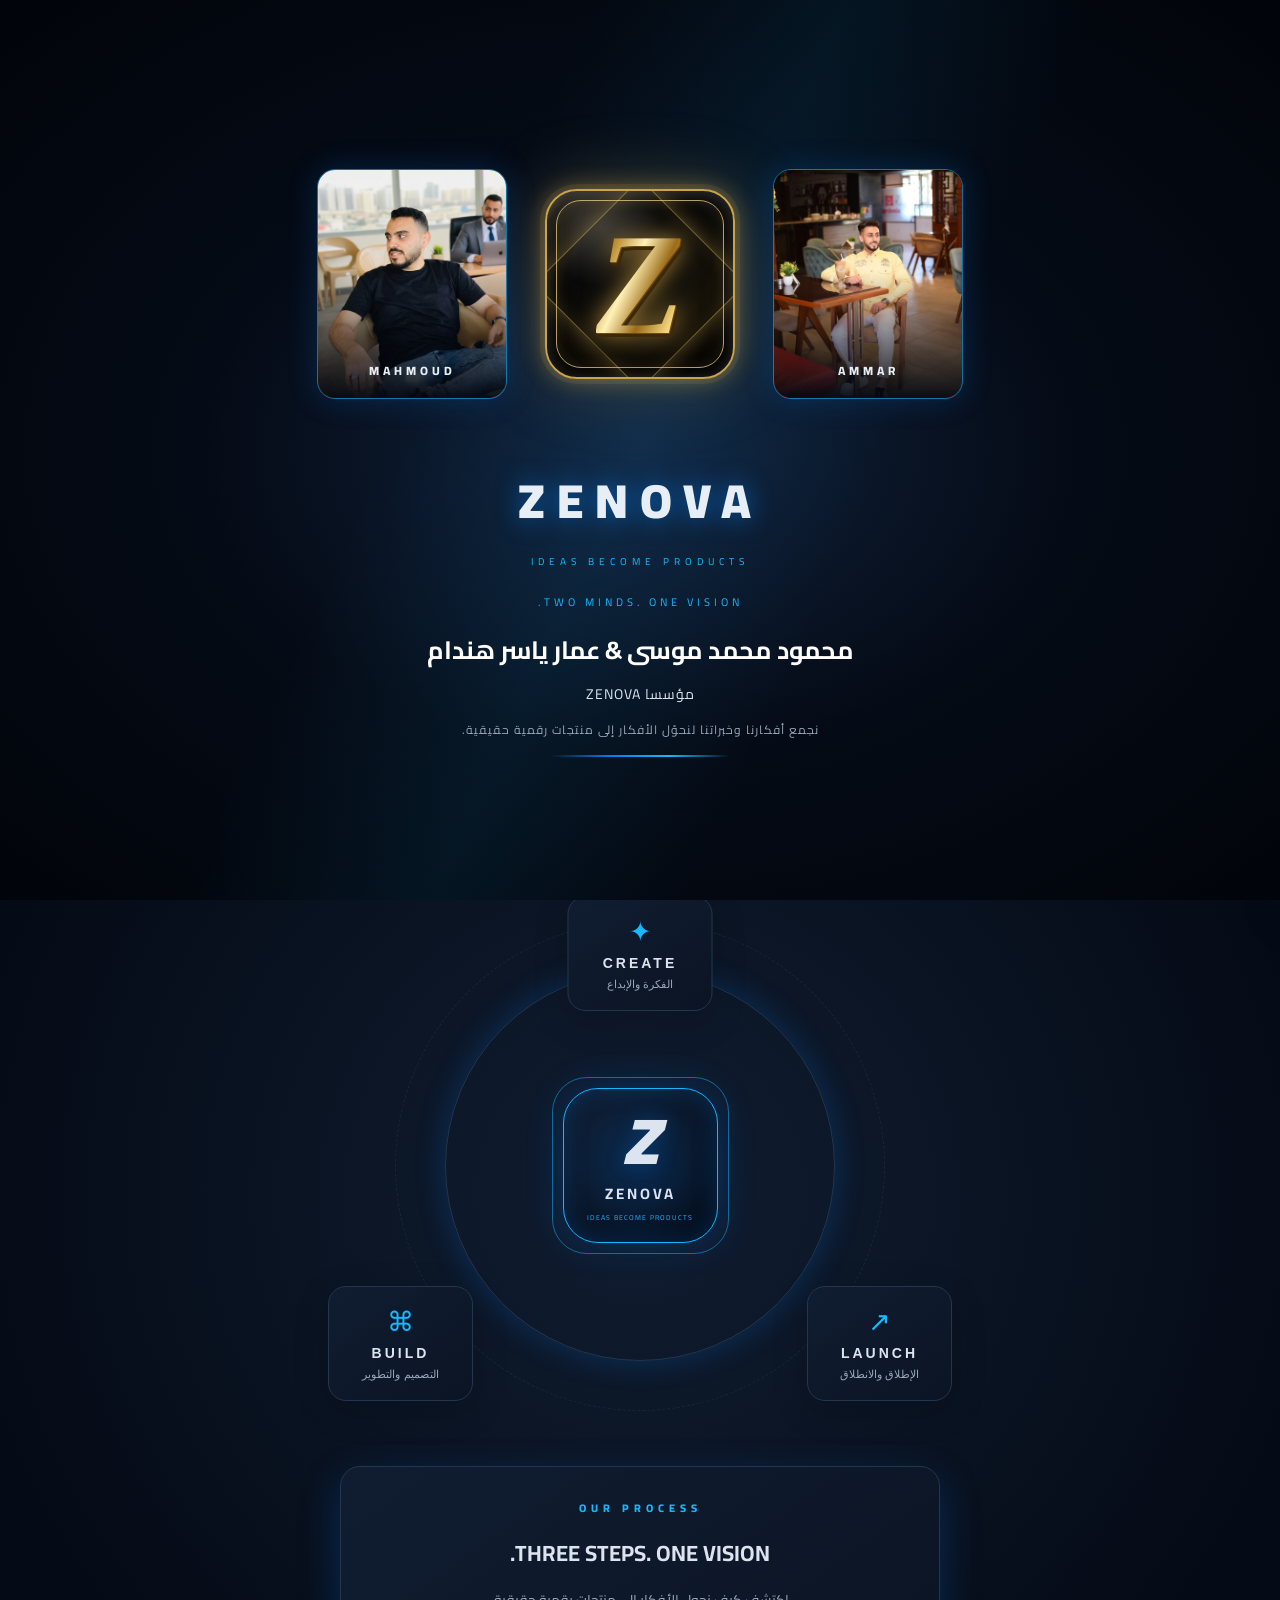
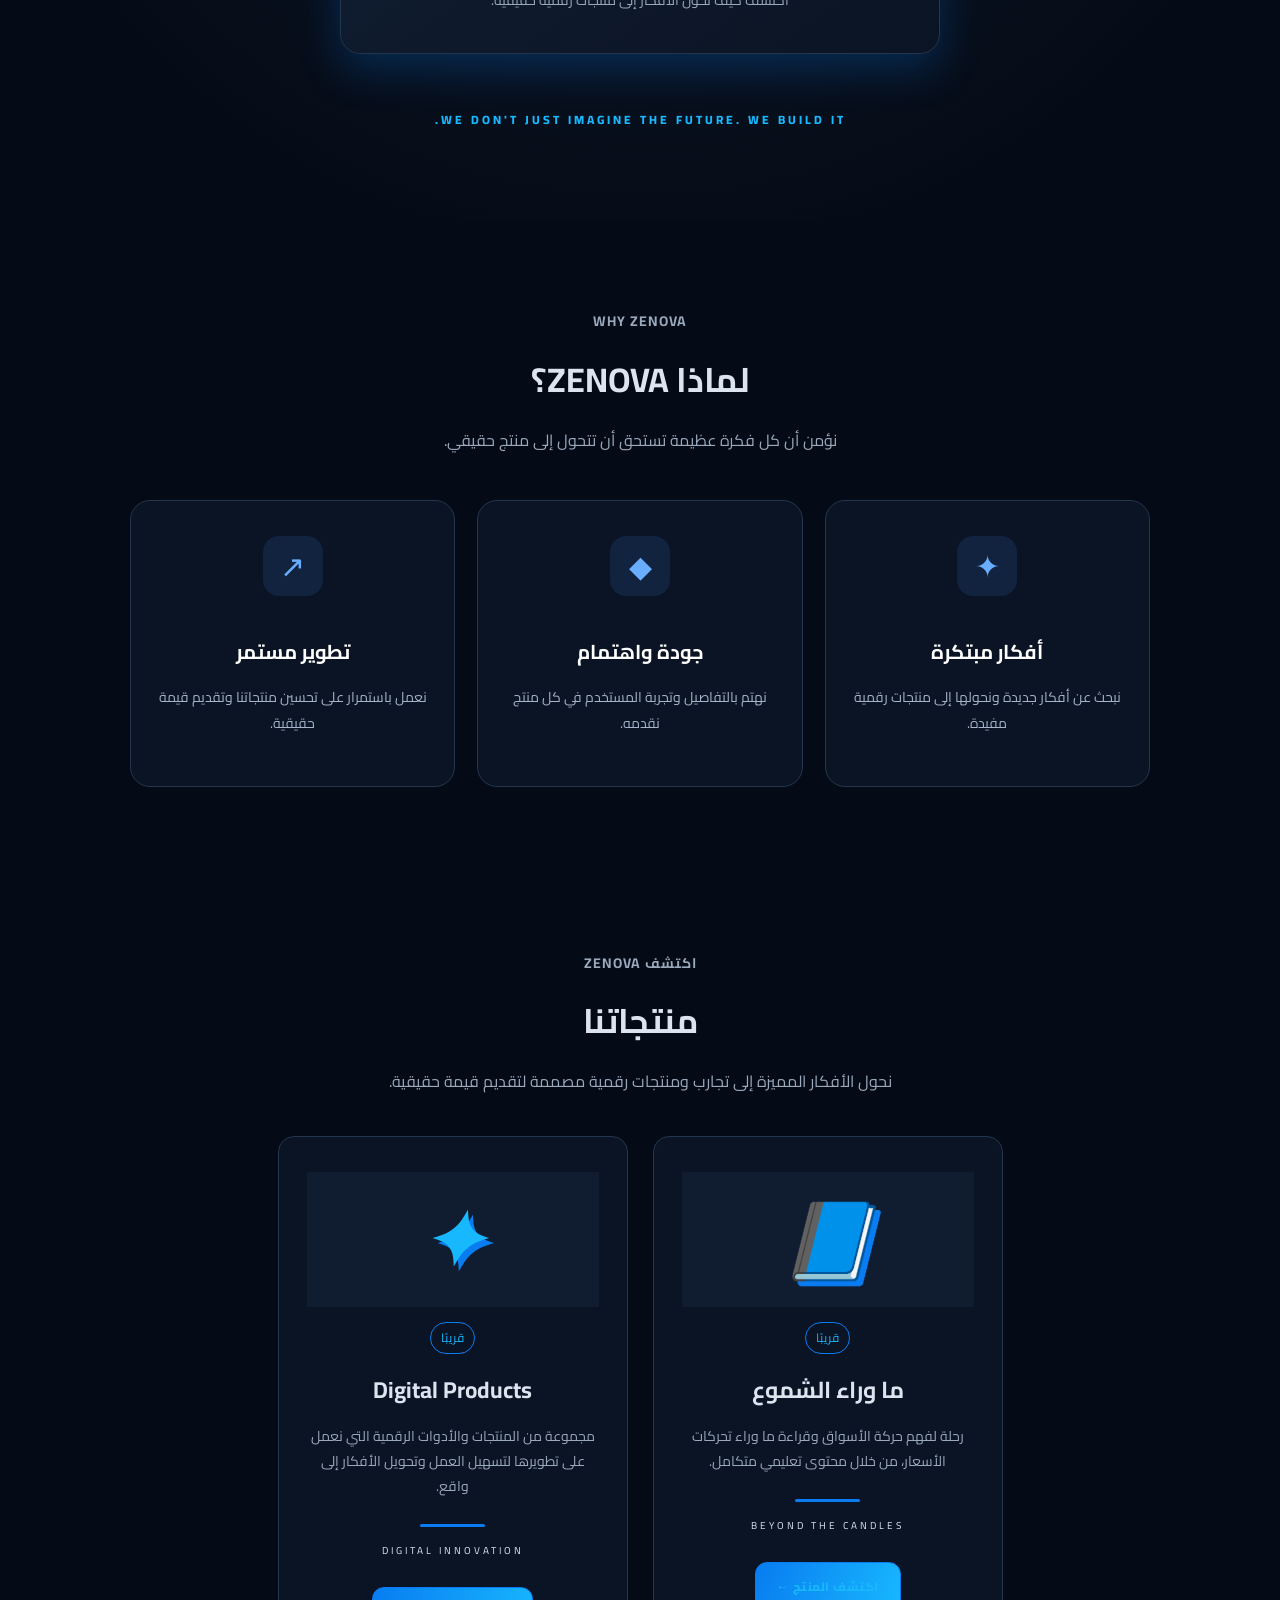
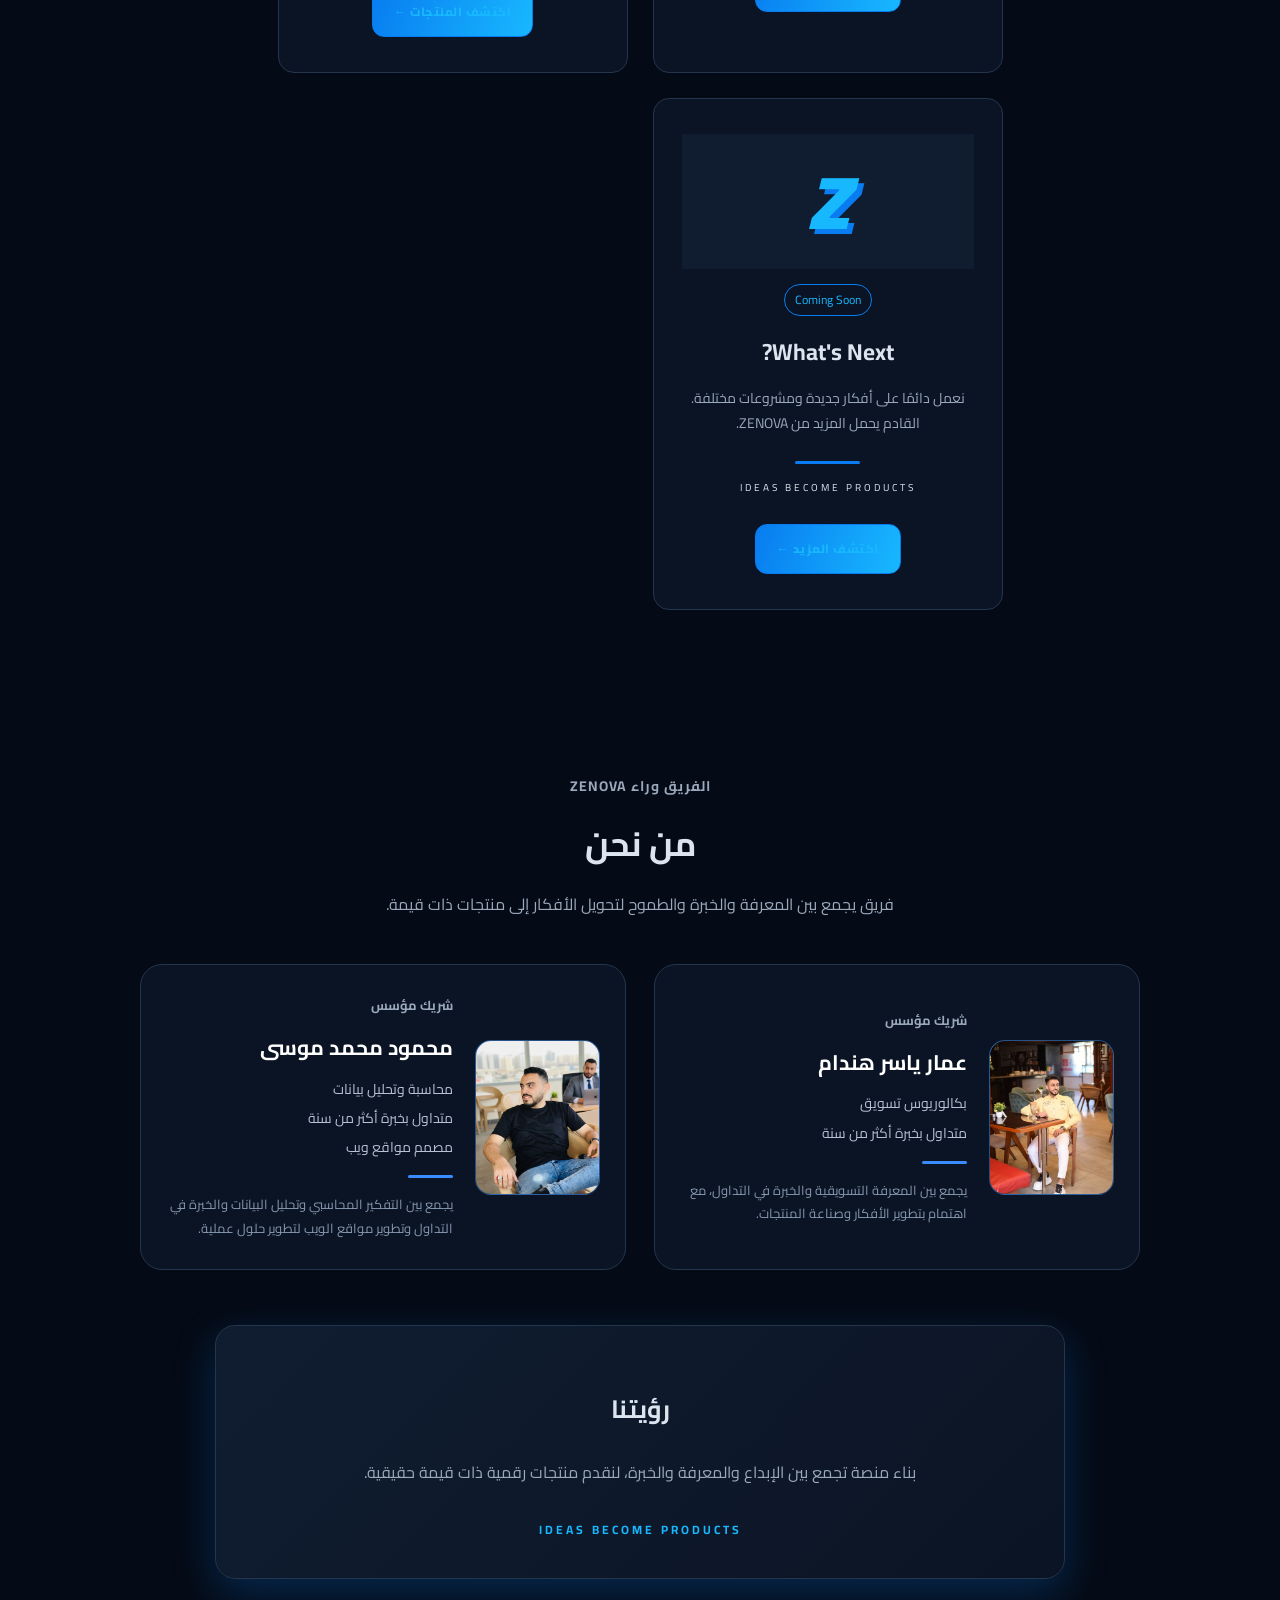
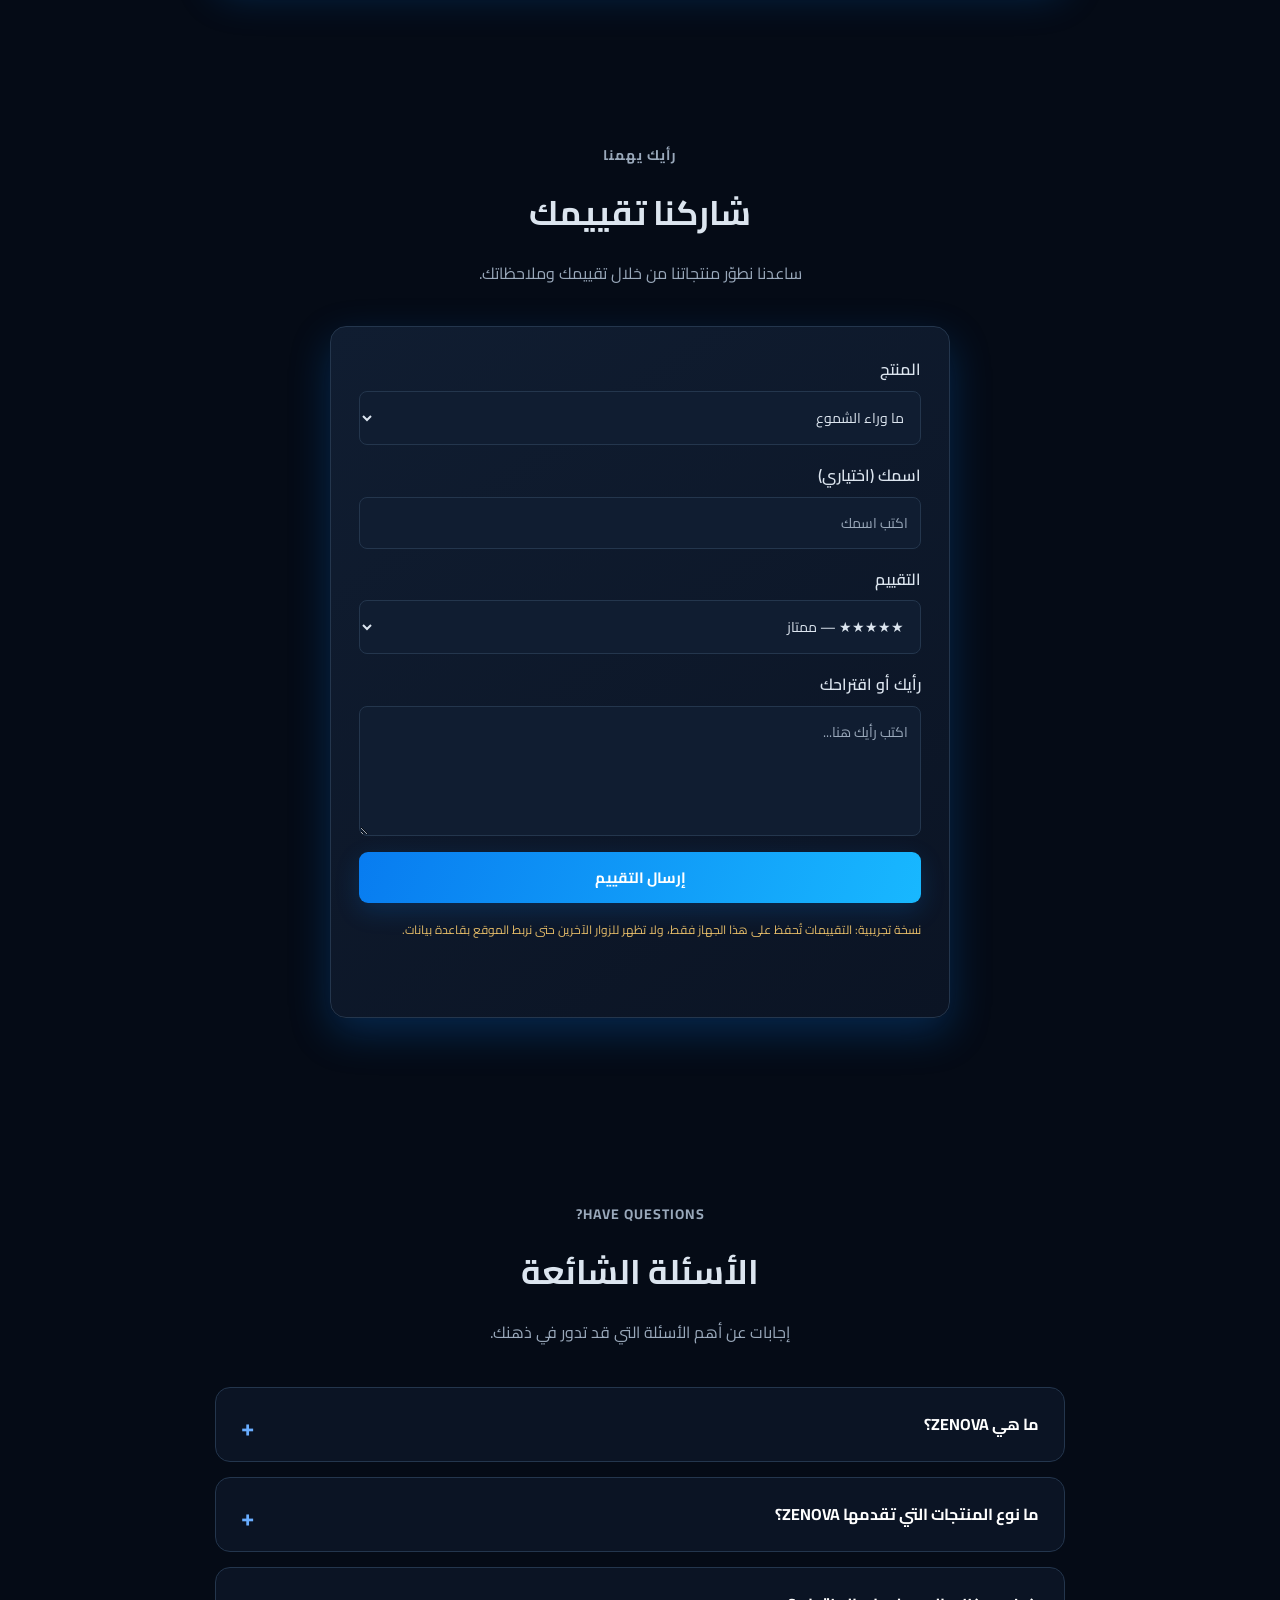
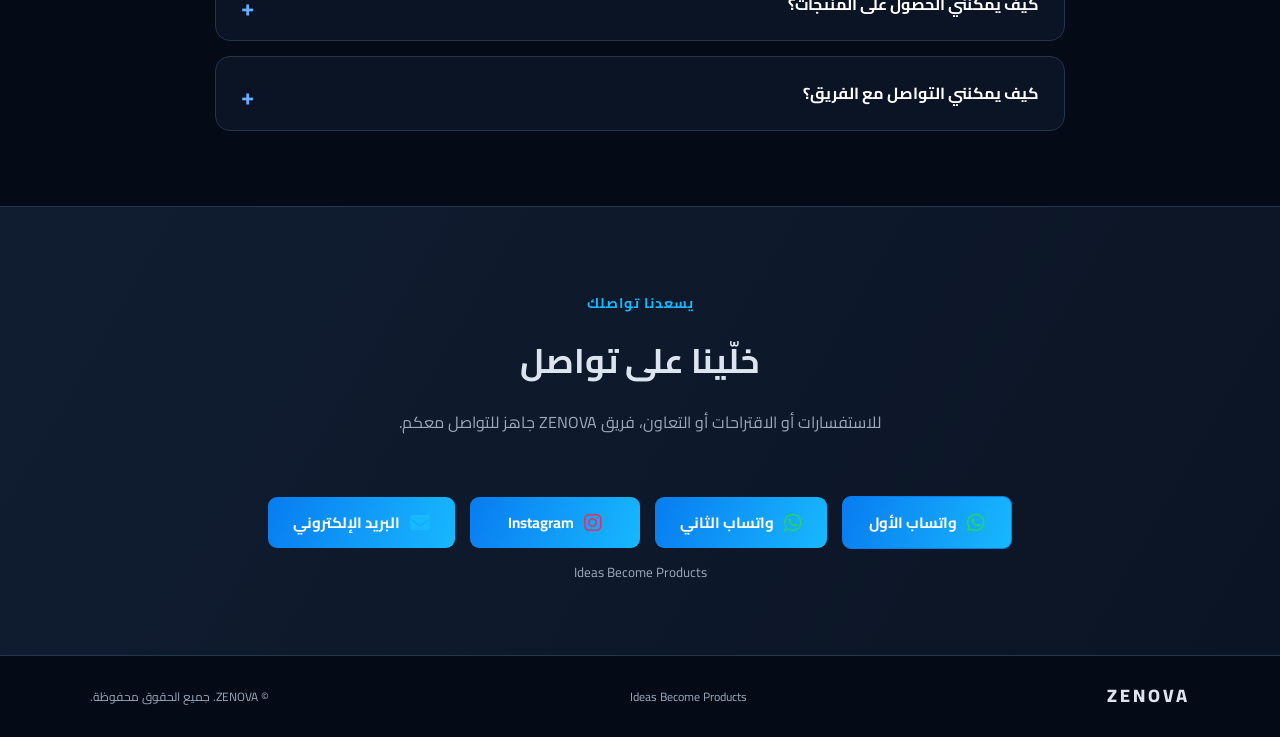
==== commit be3787b3: "Add animated golden ZENOVA wordmark" ====
--- a/index.html
+++ b/index.html
@@ -57,10 +57,20 @@
     <header class="topbar">
       <a class="brand" href="#home">
         <span class="logo-mark">Z</span>
-        <span class="brand-name">
-          ZENOVA
-          <small>Ideas Become Products</small>
-        </span>
+   <span class="brand-name" aria-label="ZENOVA">
+
+  <svg class="zenova-brush-logo" viewBox="0 0 180 40">
+    <text class="brush-letter" x="2" y="29">Z</text>
+    <text class="brush-letter" x="33" y="29">E</text>
+    <text class="brush-letter" x="61" y="29">N</text>
+    <text class="brush-letter" x="91" y="29">O</text>
+    <text class="brush-letter" x="124" y="29">V</text>
+    <text class="brush-letter" x="155" y="29">A</text>
+  </svg>
+
+  <small>Ideas Become Products</small>
+
+</span>
       </a>
 
       <nav class="main-nav">
--- a/style.css
+++ b/style.css
@@ -2758,4 +2758,366 @@
 @keyframes zenovaEnergyGlow {
   from { opacity: .4; }
   to { opacity: 1; }
+}
+/* =====================================
+   ZENOVA — PREMIUM HEADER EXPERIENCE
+===================================== */
+
+.topbar {
+    min-height: 88px !important;
+    padding: 12px 6% !important;
+    display: flex;
+    align-items: center;
+    justify-content: space-between;
+    gap: 30px;
+    position: sticky;
+    top: 0;
+    z-index: 1000;
+
+    background: color-mix(in srgb, var(--bg) 82%, transparent) !important;
+    backdrop-filter: blur(24px) saturate(160%);
+    -webkit-backdrop-filter: blur(24px) saturate(160%);
+
+    border-bottom: 1px solid var(--line) !important;
+    box-shadow: 0 8px 35px rgba(0,0,0,.16);
+
+    transition: .4s ease;
+}
+
+/* BRAND */
+
+.brand {
+    display: flex;
+    align-items: center;
+    gap: 13px;
+    text-decoration: none;
+    flex-shrink: 0;
+}
+
+.logo-mark {
+    width: 54px;
+    height: 54px;
+    display: grid;
+    place-items: center;
+    position: relative;
+    overflow: hidden;
+
+    border-radius: 16px;
+    background: linear-gradient(135deg,var(--blue),var(--cyan));
+    color: #fff !important;
+
+    font-size: 37px;
+    font-weight: 900;
+    font-style: italic;
+
+    box-shadow:
+        0 0 20px var(--theme-glow),
+        inset 0 1px 2px rgba(255,255,255,.4);
+
+    animation: zenovaLogoFloat 4s ease-in-out infinite;
+}
+
+.logo-mark::after {
+    content: "";
+    position: absolute;
+    top: -100%;
+    left: -100%;
+    width: 65%;
+    height: 300%;
+
+    background: linear-gradient(
+        90deg,
+        transparent,
+        rgba(255,255,255,.75),
+        transparent
+    );
+
+    transform: rotate(35deg);
+    animation: zenovaLogoShine 4s ease-in-out infinite;
+}
+
+.brand-name {
+    color: var(--silver) !important;
+    font-size: 23px;
+    font-weight: 900;
+    letter-spacing: 4px;
+    line-height: 1.3;
+}
+
+.brand-name small {
+    display: block;
+    color: var(--cyan) !important;
+    font-size: 9px;
+    font-weight: 600;
+    letter-spacing: 2px;
+    margin-top: 4px;
+}
+
+/* NAVIGATION */
+
+.main-nav {
+    display: flex;
+    align-items: center;
+    justify-content: center;
+    gap: 8px;
+}
+
+.main-nav a {
+    position: relative;
+    padding: 12px 15px;
+    color: var(--muted) !important;
+    text-decoration: none;
+
+    font-size: 13px;
+    font-weight: 700;
+
+    border-radius: 10px;
+    transition: .3s ease;
+}
+
+.main-nav a::after {
+    content: "";
+    position: absolute;
+    bottom: 4px;
+    left: 50%;
+    width: 0;
+    height: 2px;
+
+    background: linear-gradient(90deg,var(--blue),var(--cyan));
+    box-shadow: 0 0 10px var(--theme-glow);
+
+    transform: translateX(-50%);
+    transition: width .35s ease;
+}
+
+.main-nav a:hover {
+    color: var(--silver) !important;
+    background: var(--theme-glow);
+}
+
+.main-nav a:hover::after {
+    width: 55%;
+}
+
+/* CONTACT BUTTON */
+
+.header-btn {
+    padding: 13px 21px;
+    border: 1px solid var(--cyan);
+    border-radius: 12px;
+
+    color: var(--cyan) !important;
+    text-decoration: none;
+
+    font-size: 12px;
+    font-weight: 800;
+    letter-spacing: .5px;
+
+    background: var(--theme-glow);
+    transition: .35s ease;
+    white-space: nowrap;
+}
+
+.header-btn:hover {
+    color: var(--bg) !important;
+    background: var(--cyan);
+    box-shadow: 0 0 25px var(--theme-glow);
+    transform: translateY(-3px);
+}
+
+/* LOGO ANIMATIONS */
+
+@keyframes zenovaLogoFloat {
+    0%,100% {
+        transform: translateY(0);
+        box-shadow: 0 0 18px var(--theme-glow);
+    }
+    50% {
+        transform: translateY(-4px);
+        box-shadow: 0 0 32px var(--theme-glow);
+    }
+}
+
+@keyframes zenovaLogoShine {
+    0%,55% {
+        left: -100%;
+    }
+    100% {
+        left: 180%;
+    }
+}
+
+/* MOBILE */
+
+@media (max-width: 760px) {
+    .topbar {
+        padding: 12px 4% !important;
+        gap: 12px;
+    }
+
+    .logo-mark {
+        width: 43px;
+        height: 43px;
+        font-size: 30px;
+    }
+
+    .brand-name {
+        font-size: 18px;
+        letter-spacing: 2px;
+    }
+
+    .brand-name small {
+        font-size: 7px;
+    }
+
+    .main-nav {
+        gap: 2px;
+        flex-wrap: wrap;
+    }
+
+    .main-nav a {
+        padding: 9px 7px;
+        font-size: 11px;
+    }
+
+    .header-btn {
+        padding: 10px 12px;
+        font-size: 10px;
+    }
+}
+
+@media (max-width: 480px) {
+    .topbar {
+        justify-content: center;
+        flex-wrap: wrap;
+    }
+
+    .brand {
+        margin-right: auto;
+    }
+
+    .header-btn {
+        display: none;
+    }
+
+    .main-nav {
+        width: 100%;
+        justify-content: space-between;
+        order: 3;
+    }
+}
+/* ZENOVA LETTER-BY-LETTER ANIMATION */
+
+.brand-name {
+    direction: ltr !important;
+    unicode-bidi: isolate;
+    text-align: left;
+}
+/* ZENOVA SHOOTING STAR */
+
+.brand-name {
+    position: relative;
+    display: inline-block;
+    isolation: isolate;
+}
+
+/* PREMIUM ZENOVA METEOR */
+
+.brand-name::after {
+    content: "";
+    position: absolute;
+    top: 42%;
+    left: -45%;
+    width: 75px;
+    height: 3px;
+    border-radius: 50%;
+    background: linear-gradient(
+        90deg,
+        transparent 0%,
+        #b58b42 35%,
+        #ffe7a3 75%,
+        #ffffff 100%
+    );
+    box-shadow:
+        0 0 5px #ffe7a3,
+        0 0 12px #d6a84b,
+        0 0 22px rgba(255, 215, 130, .8);
+    transform: rotate(-22deg);
+    opacity: 0;
+    pointer-events: none;
+    z-index: 5;
+    animation: zenovaShootingStar 4.5s ease-in-out infinite;
+}
+
+@keyframes zenovaShootingStar {
+    0%, 35% {
+        left: -45%;
+        opacity: 0;
+        transform: translateY(8px) rotate(-22deg) scale(.5);
+    }
+
+    43% {
+        opacity: 1;
+    }
+
+    58% {
+        left: 115%;
+        opacity: 0;
+        transform: translateY(-5px) rotate(-22deg) scale(1.2);
+    }
+
+    100% {
+        left: 115%;
+        opacity: 0;
+    }
+}
+/* ZENOVA GOLDEN BRUSH WRITING */
+
+.zenova-brush-logo {
+    width: 180px;
+    height: 40px;
+    overflow: visible;
+    display: block;
+}
+
+.brush-letter {
+    font-family: Arial, sans-serif;
+    font-size: 30px;
+    font-weight: 900;
+    fill: url(#zenovaGoldGradient);
+    stroke: #f8dfa0;
+    stroke-width: .4px;
+    opacity: 0;
+    animation: goldenBrushWrite 5s ease-in-out infinite;
+}
+
+.brush-letter:nth-child(1) { animation-delay: 0s; }
+.brush-letter:nth-child(2) { animation-delay: .18s; }
+.brush-letter:nth-child(3) { animation-delay: .36s; }
+.brush-letter:nth-child(4) { animation-delay: .54s; }
+.brush-letter:nth-child(5) { animation-delay: .72s; }
+.brush-letter:nth-child(6) { animation-delay: .90s; }
+
+@keyframes goldenBrushWrite {
+    0%, 5% {
+        opacity: 0;
+        clip-path: inset(0 100% 0 0);
+        filter: brightness(2);
+    }
+
+    18%, 72% {
+        opacity: 1;
+        clip-path: inset(0 0 0 0);
+        filter: brightness(1);
+    }
+
+    88%, 100% {
+        opacity: 0;
+        clip-path: inset(0 0 0 100%);
+    }
+}
+
+.brand-name small {
+    display: block;
+    margin-top: 4px;
 }
